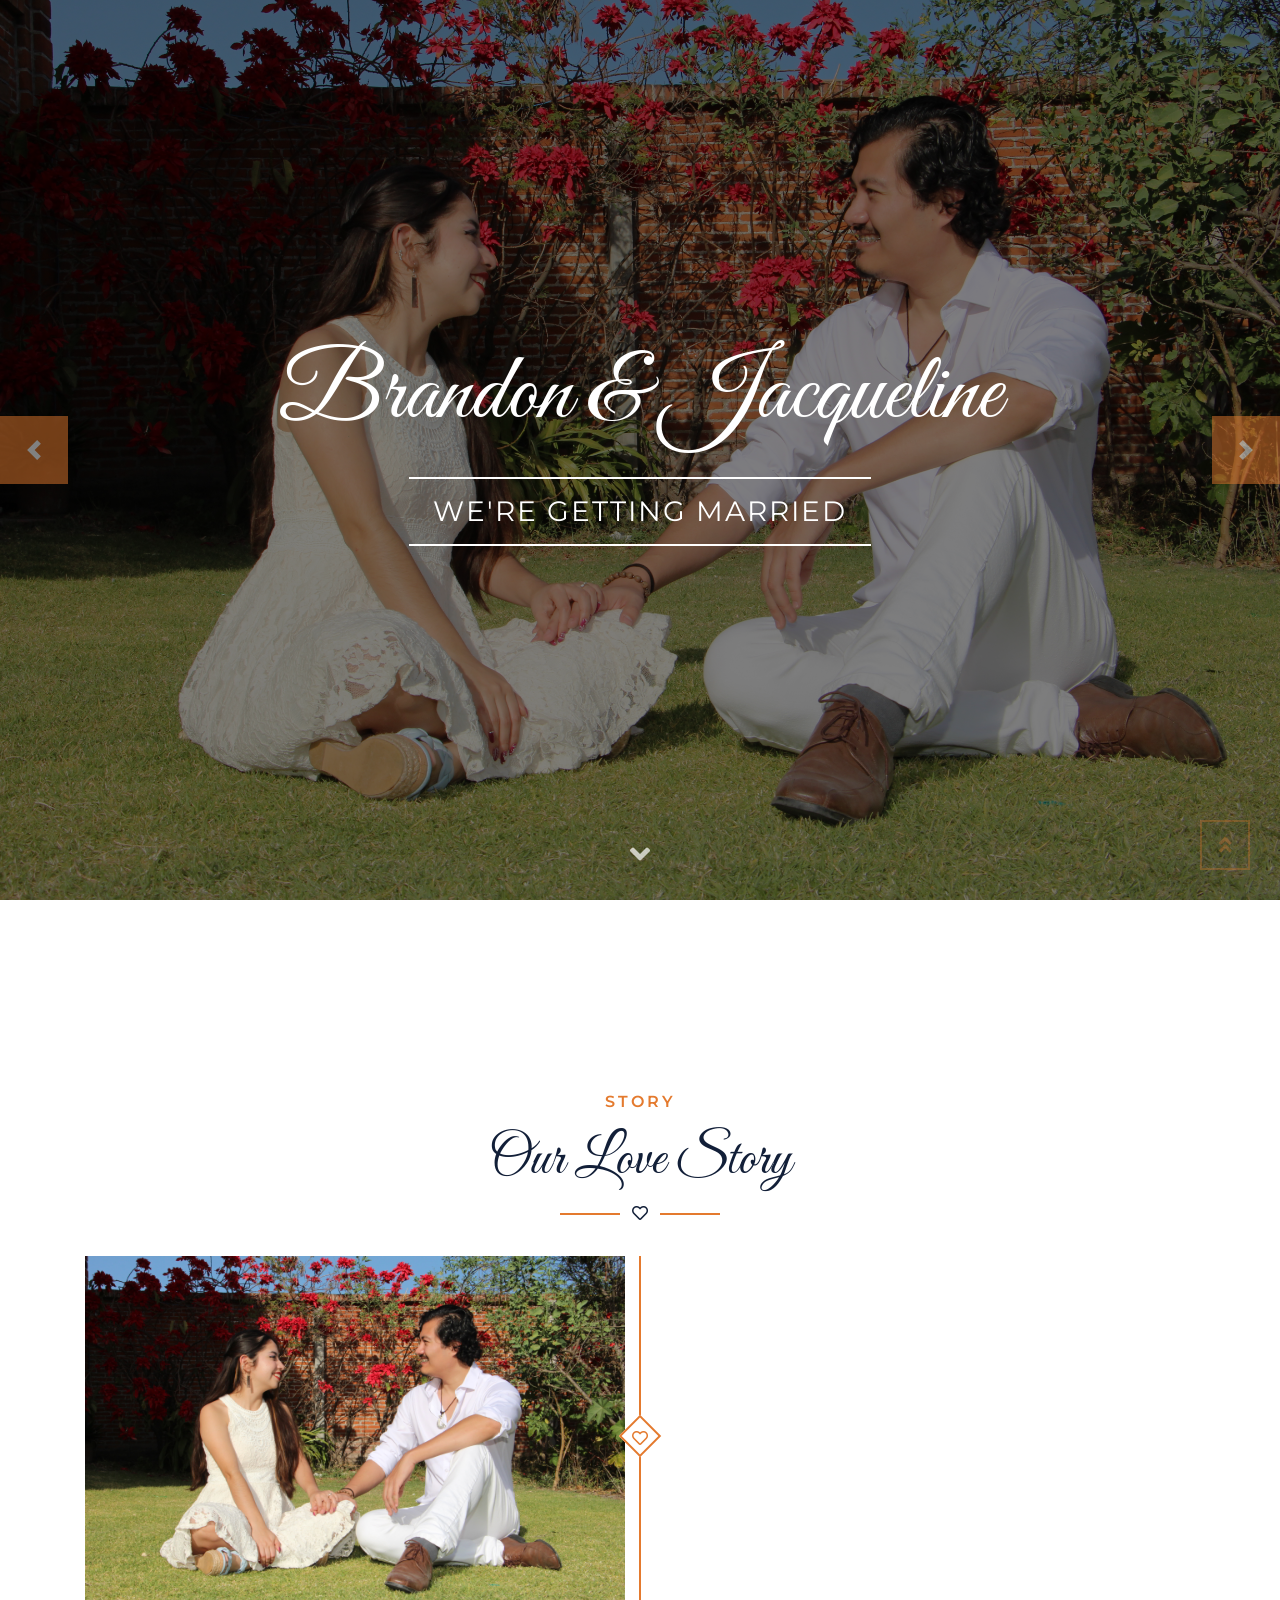
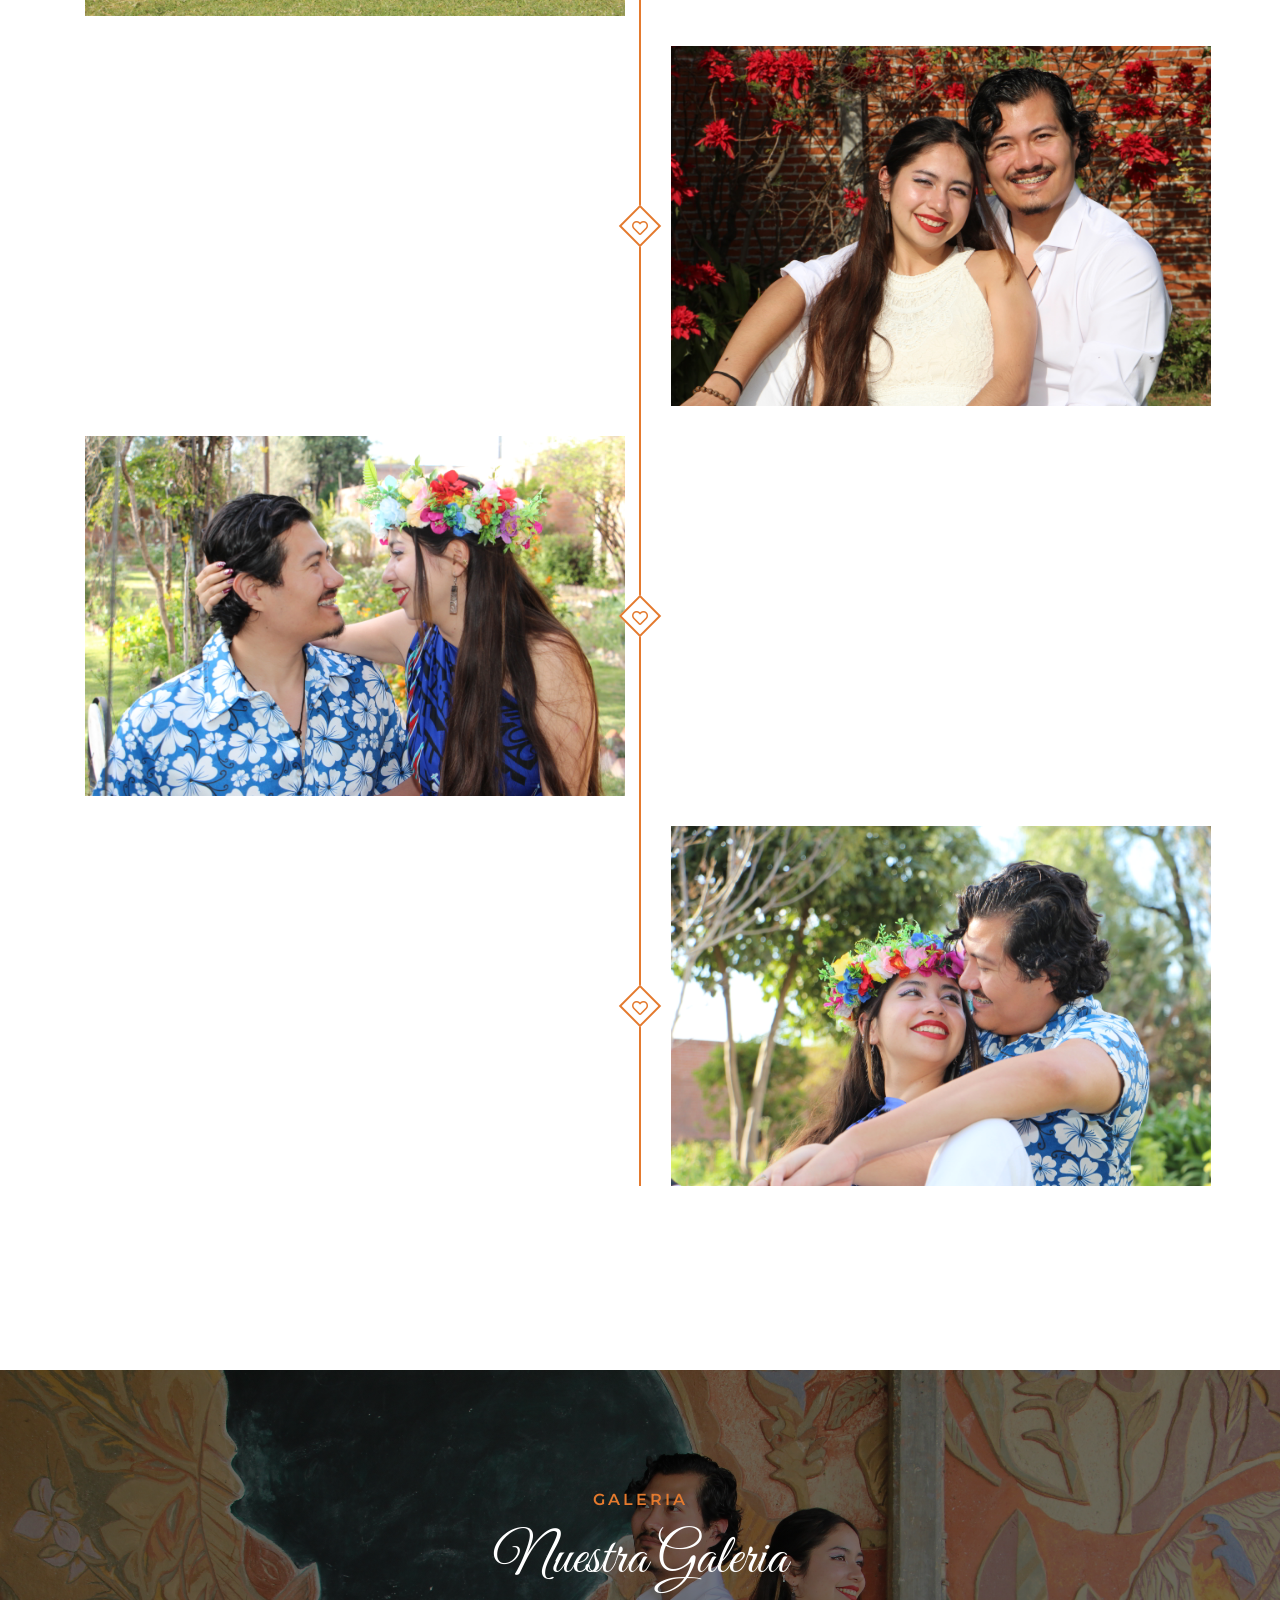
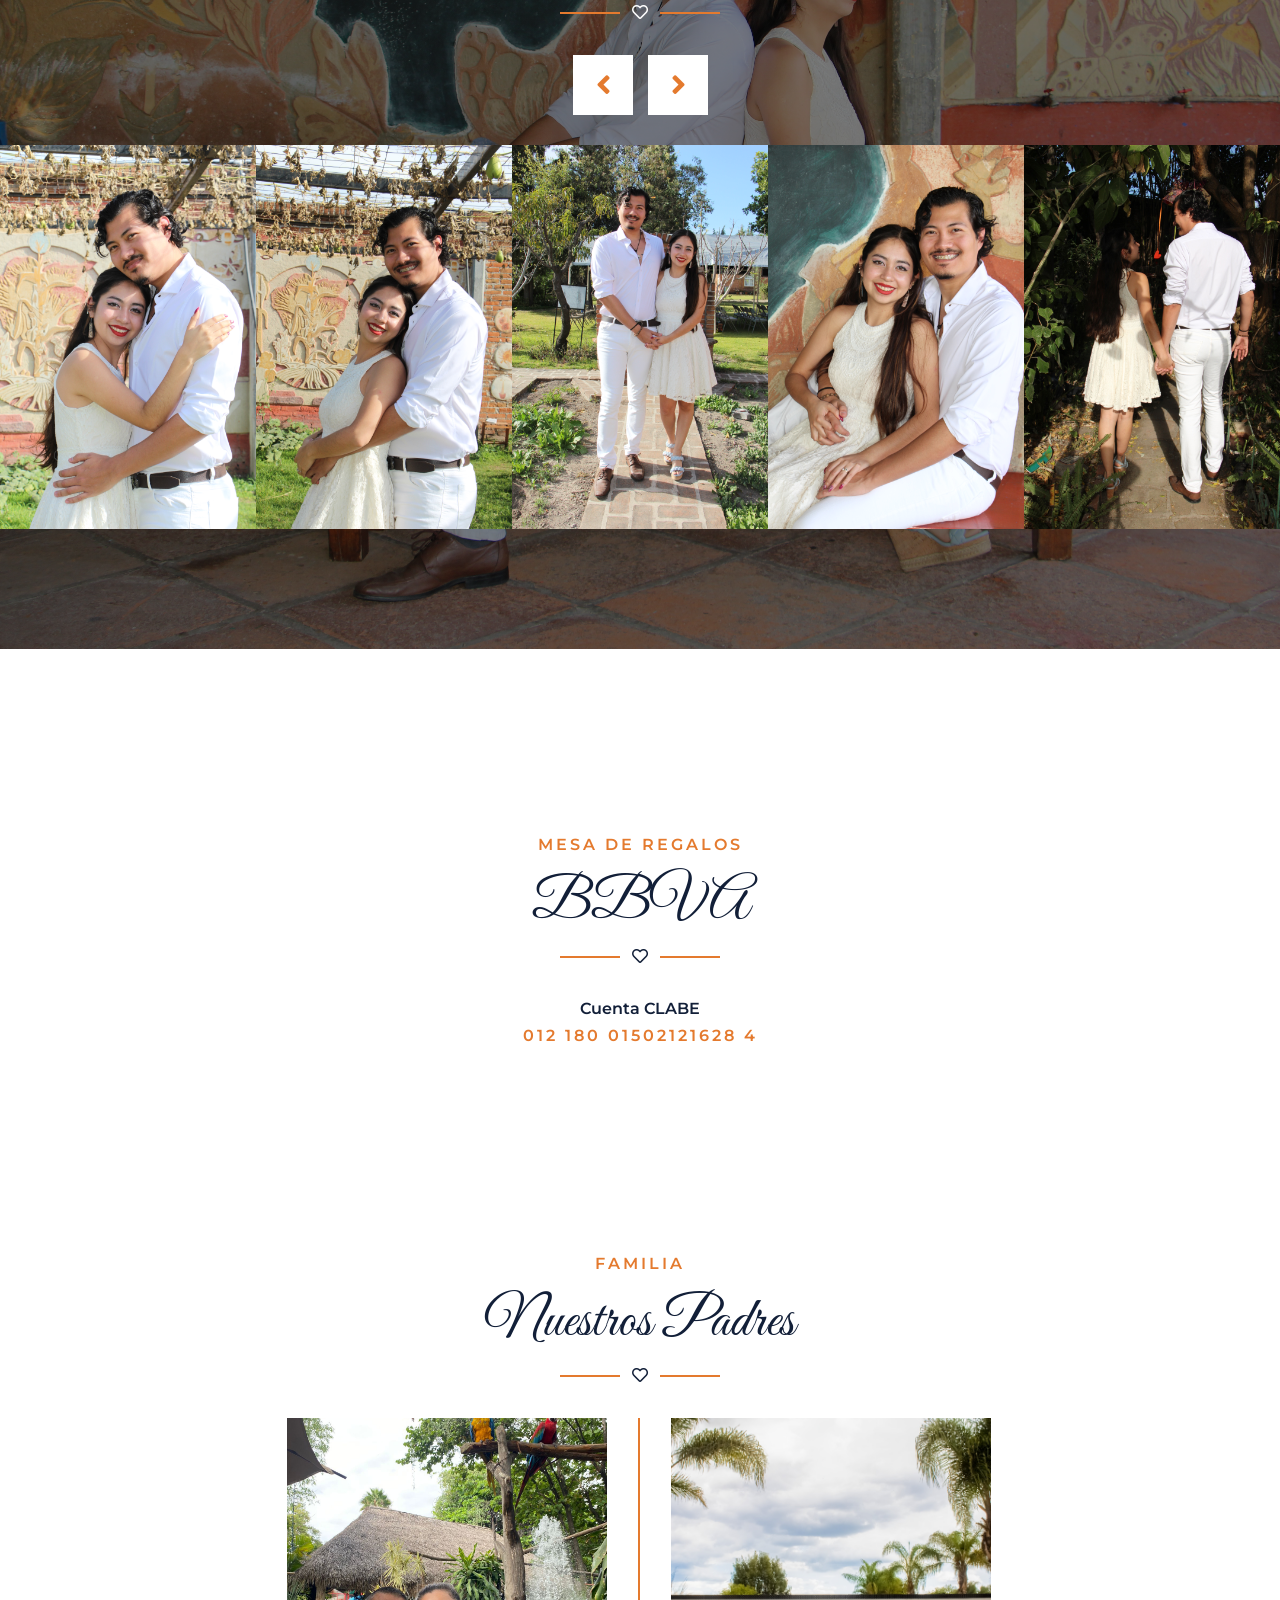
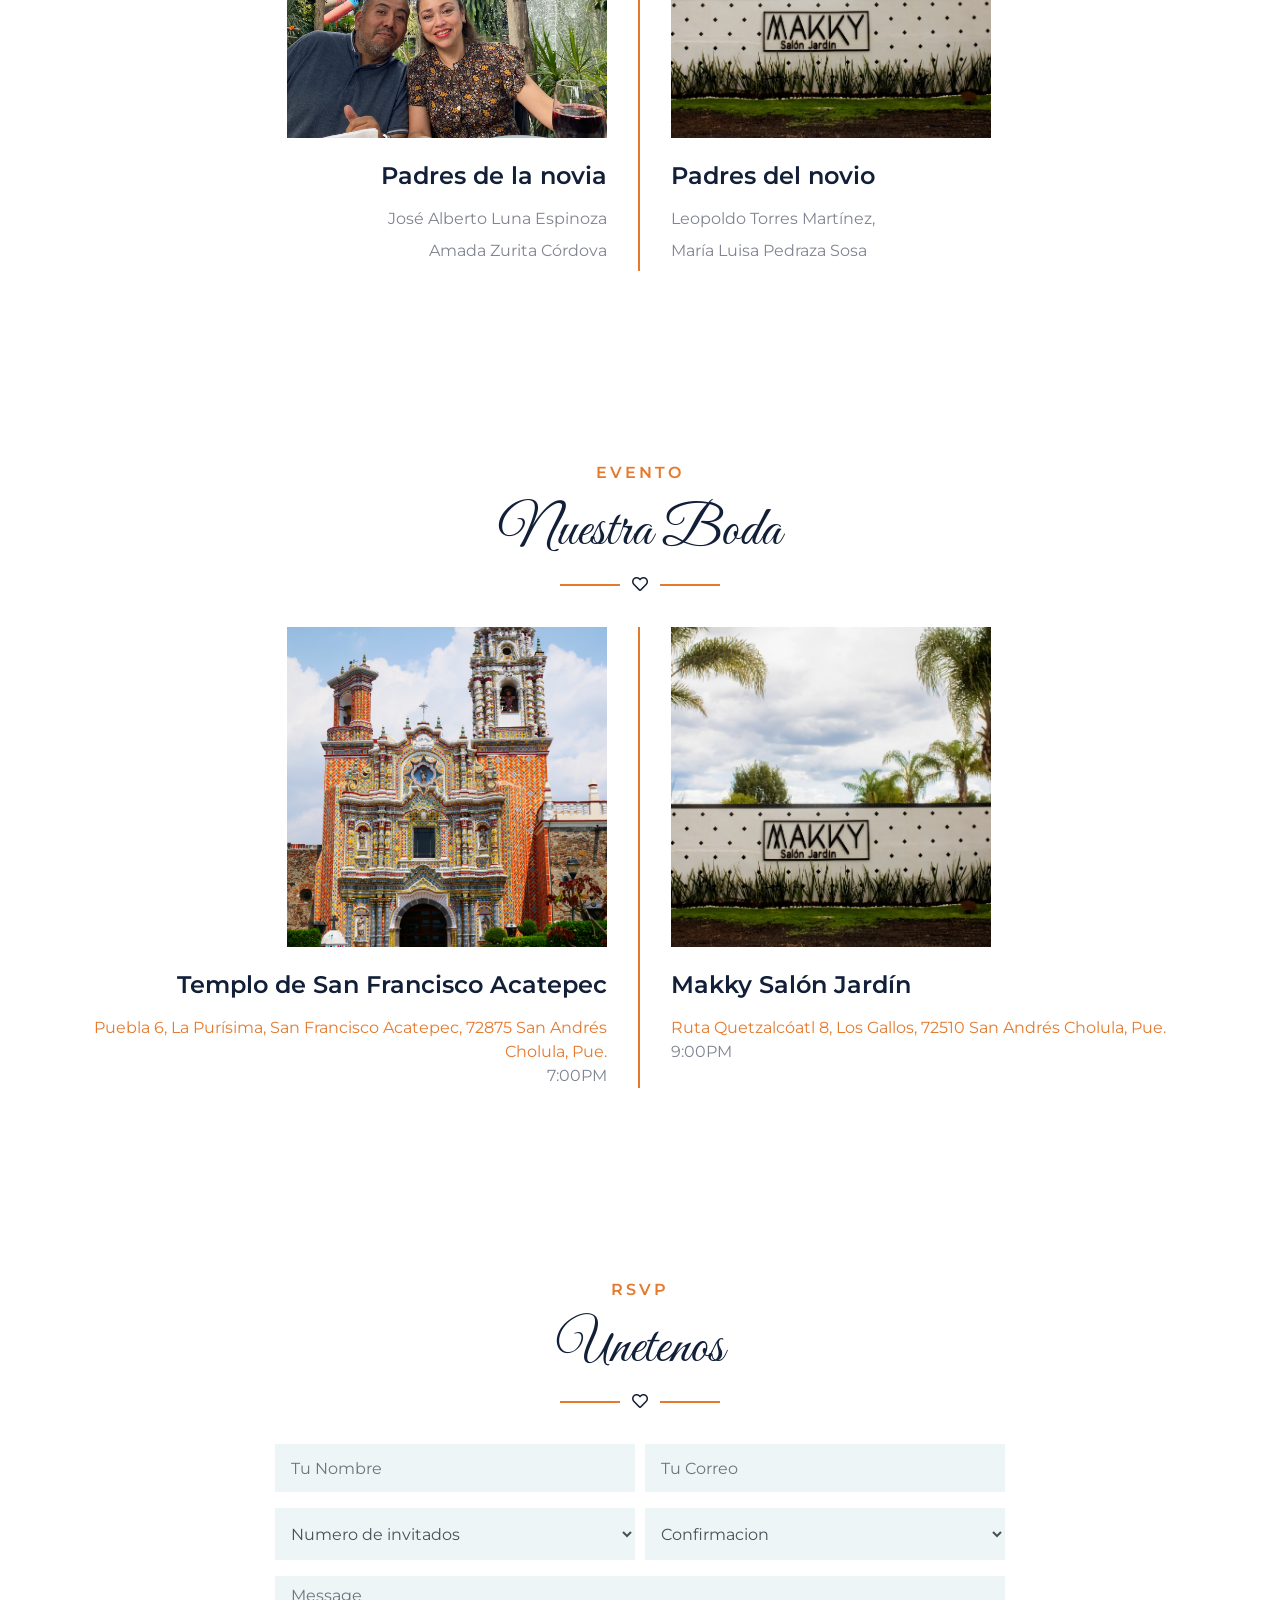
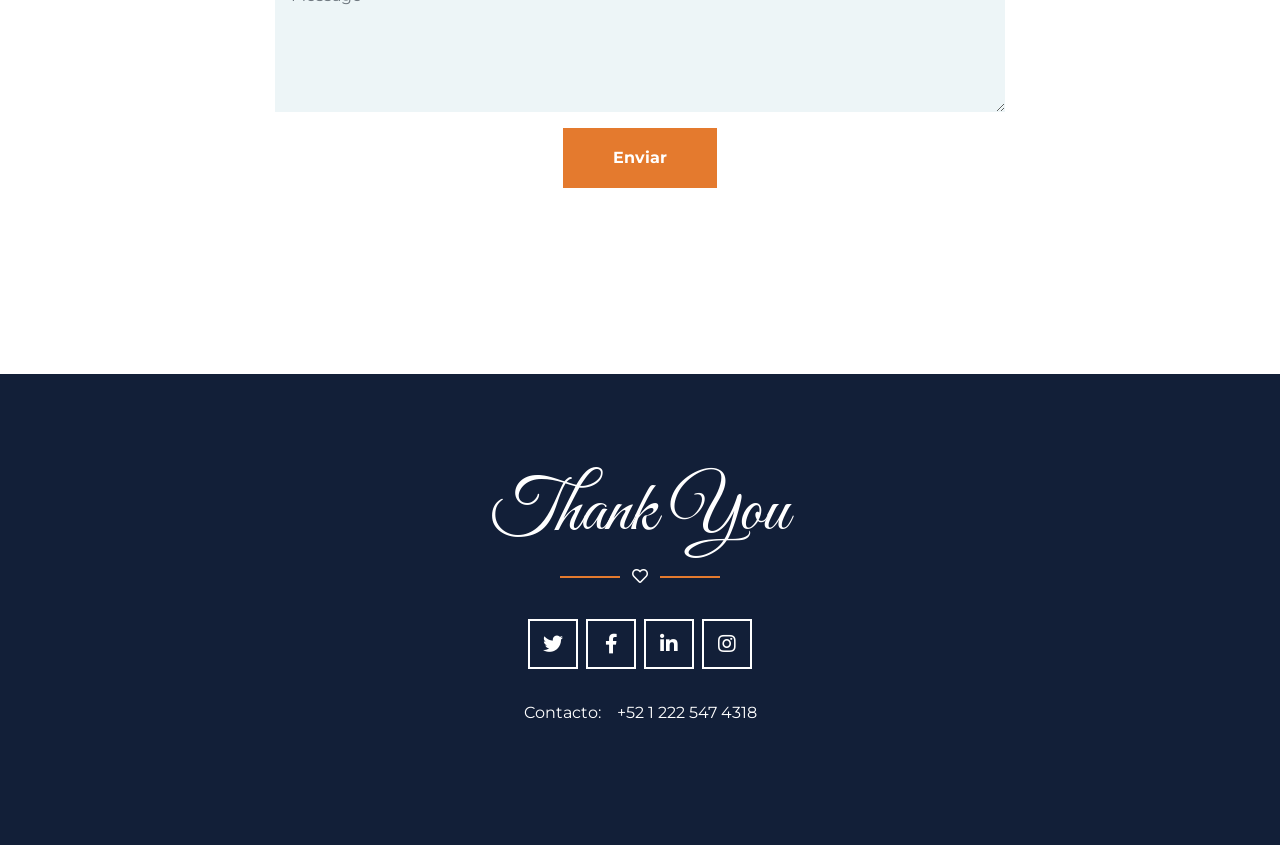
==== public/index.html @ d12d4e34 "Adding public folder" ====
<!DOCTYPE html>
<html lang="en">

<head>
    <meta charset="utf-8">
    <title>Brandon & Jacqueline Wedding Invitation</title>
    <meta content="width=device-width, initial-scale=1.0" name="viewport">
    <meta content="Free HTML Templates" name="keywords">
    <meta content="Free HTML Templates" name="description">

    <!-- Favicon -->
    <link href="img/favicon.svg" rel="icon">

    <!-- Google Web Fonts -->
    <link rel="preconnect" href="https://fonts.gstatic.com">
    <link href="https://fonts.googleapis.com/css2?family=Great+Vibes&family=Montserrat:wght@400;600&display=swap" rel="stylesheet"> 

    <!-- Font Awesome -->
    <link href="https://cdnjs.cloudflare.com/ajax/libs/font-awesome/5.10.0/css/all.min.css" rel="stylesheet">

    <!-- Libraries Stylesheet -->
    <link href="lib/owlcarousel/assets/owl.carousel.min.css" rel="stylesheet">
    <link href="lib/lightbox/css/lightbox.min.css" rel="stylesheet">

    <!-- Customized Bootstrap Stylesheet -->
    <link href="css/style.css" rel="stylesheet">
</head>

<body data-spy="scroll" data-target=".navbar" data-offset="51">
    <!-- Navbar Start -->
    <nav class="navbar fixed-top shadow-sm navbar-expand-lg bg-dark navbar-dark py-3 py-lg-0 px-lg-5">
        <a href="#" class="navbar-brand d-block d-lg-none">
            <h1 class="font-secondary text-white mb-n2">Brandon <span class="text-primary">&</span> Jacqueline</h1>
        </a>
        <button type="button" class="navbar-toggler" data-toggle="collapse" data-target="#navbarCollapse">
            <span class="navbar-toggler-icon"></span>
        </button>
        <div class="collapse navbar-collapse justify-content-between" id="navbarCollapse">
            <div class="navbar-nav ml-auto py-0">
                <a href="#home" class="nav-item nav-link active">Home</a>
                <a href="#story" class="nav-item nav-link">Historia</a>
                <a href="#gallery" class="nav-item nav-link">Galeria</a>
            </div>
            <a href="index.html" class="navbar-brand mx-5 d-none d-lg-block">
                <h1 class="font-secondary text-white mb-n2">Brandon <span class="text-primary">&</span> Jacqueline</h1>
            </a>
            <div class="navbar-nav mr-auto py-0">
                <a href="#parents" class="nav-item nav-link">Familia</a>
                <a href="#event" class="nav-item nav-link">Evento</a>
                <a href="#rsvp" class="nav-item nav-link">RSVP</a>
            </div>
        </div>
    </nav>
    <!-- Navbar End -->


    <!-- Carousel Start -->
    <div class="container-fluid p-0 mb-5 pb-5" id="home">
        <div id="header-carousel" class="carousel slide carousel-fade" data-ride="carousel">
            <div class="carousel-inner">
                <div class="carousel-item position-relative active" style="height: 100vh; min-height: 400px;">
                    <img class="position-absolute w-100 h-100" src="img/carousel-1.jpg" style="object-fit: cover;">
                    <div class="carousel-caption d-flex flex-column align-items-center justify-content-center">
                        <div class="p-3" style="max-width: 900px;">
                            <h1 class="display-1 font-secondary text-white mt-n3 mb-md-4">Brandon & Jacqueline</h1>
                            <div class="d-inline-block border-top border-bottom border-light py-3 px-4">
                                <h3 class="text-uppercase font-weight-normal text-white m-0" style="letter-spacing: 2px;">We're getting married</h3>
                            </div>
                        </div>
                    </div>
                </div>
                <div class="carousel-item position-relative" style="height: 100vh; min-height: 400px;">
                    <img class="position-absolute w-100 h-100" src="img/carousel-2.jpg" style="object-fit: cover;">
                    <div class="carousel-caption d-flex flex-column align-items-center justify-content-center">
                        <div class="p-3" style="max-width: 900px;">
                            <h1 class="display-1 font-secondary text-white mt-n3 mb-md-4">Brandon & Jacqueline</h1>
                            <div class="d-inline-block border-top border-bottom border-light py-3 px-4">
                                <h3 class="text-uppercase font-weight-normal text-white m-0" style="letter-spacing: 2px;">We're getting married</h3>
                            </div>
                        </div>
                    </div>
                </div>
            </div>
            <a class="carousel-control-prev justify-content-start" href="#header-carousel" data-slide="prev">
                <div class="btn btn-primary px-0" style="width: 68px; height: 68px;">
                    <span class="carousel-control-prev-icon mt-3"></span>
                </div>
            </a>
            <a class="carousel-control-next justify-content-end" href="#header-carousel" data-slide="next">
                <div class="btn btn-primary px-0" style="width: 68px; height: 68px;">
                    <span class="carousel-control-next-icon mt-3"></span>
                </div>
            </a>
        </div>
    </div>
    <!-- Carousel End -->

    <!-- Story Start -->
    <div class="container-fluid py-5" id="story">
        <div class="container pt-5 pb-3">
            <div class="section-title position-relative text-center">
                <h6 class="text-uppercase text-primary mb-3" style="letter-spacing: 3px;">Story</h6>
                <h1 class="font-secondary display-4">Our Love Story</h1>
                <i class="far fa-heart text-dark"></i>
            </div>
            <div class="container timeline position-relative p-0">
                <div class="row">
                    <div class="col-md-6 text-center text-md-right">
                        <img class="img-fluid mr-md-3" src="img/story-1.jpg" alt="">
                    </div>
                    <div class="col-md-6 text-center text-md-left">
                        <div class="h-100 d-flex flex-column justify-content-center p-4 ml-md-3">
                        </div>
                    </div>
                </div>
                <div class="row">
                    <div class="col-md-6 text-center text-md-right">
                        <div class="h-100 d-flex flex-column justify-content-center p-4 mr-md-3">
                        </div>
                    </div>
                    <div class="col-md-6 text-center text-md-left">
                        <img class="img-fluid ml-md-3" src="img/story-2.jpg" alt="">
                    </div>
                </div>
                <div class="row">
                    <div class="col-md-6 text-center text-md-right">
                        <img class="img-fluid mr-md-3" src="img/story-3.jpg" alt="">
                    </div>
                    <div class="col-md-6 text-center text-md-left">
                        <div class="h-100 d-flex flex-column justify-content-center p-4 ml-md-3">
                        </div>
                    </div>
                </div>
                <div class="row">
                    <div class="col-md-6 text-center text-md-right">
                        <div class="h-100 d-flex flex-column justify-content-center p-4 mr-md-3">
                        </div>
                    </div>
                    <div class="col-md-6 text-center text-md-left">
                        <img class="img-fluid ml-md-3" src="img/story-4.jpg" alt="">
                    </div>
                </div>
            </div>
        </div>
    </div>
    <!-- Story End -->


    <!-- Gallery Start -->
    <div class="container-fluid bg-gallery" id="gallery" style="padding: 120px 0; margin: 90px 0;">
        <div class="section-title position-relative text-center" style="margin-bottom: 120px;">
            <h6 class="text-uppercase text-primary mb-3" style="letter-spacing: 3px;">Galeria</h6>
            <h1 class="font-secondary display-4 text-white">Nuestra Galeria</h1>
            <i class="far fa-heart text-white"></i>
        </div>
        <div class="owl-carousel gallery-carousel">
            <div class="gallery-item">
                <img class="img-fluid w-100" src="img/gallery-1.jpg" alt="">
                <a href="img/gallery-1.jpg" data-lightbox="gallery">
                    <i class="fa fa-2x fa-plus text-white"></i>
                </a>
            </div>
            <div class="gallery-item">
                <img class="img-fluid w-100" src="img/gallery-2.jpg" alt="">
                <a href="img/gallery-2.jpg" data-lightbox="gallery">
                    <i class="fa fa-2x fa-plus text-white"></i>
                </a>
            </div>
            <div class="gallery-item">
                <img class="img-fluid w-100" src="img/gallery-3.jpg" alt="">
                <a href="img/gallery-3.jpg" data-lightbox="gallery">
                    <i class="fa fa-2x fa-plus text-white"></i>
                </a>
            </div>
            <div class="gallery-item">
                <img class="img-fluid w-100" src="img/gallery-4.jpg" alt="">
                <a href="img/gallery-4.jpg" data-lightbox="gallery">
                    <i class="fa fa-2x fa-plus text-white"></i>
                </a>
            </div>
            <div class="gallery-item">
                <img class="img-fluid w-100" src="img/gallery-5.jpg" alt="">
                <a href="img/gallery-5.jpg" data-lightbox="gallery">
                    <i class="fa fa-2x fa-plus text-white"></i>
                </a>
            </div>
            <div class="gallery-item">
                <img class="img-fluid w-100" src="img/gallery-6.jpg" alt="">
                <a href="img/gallery-6.jpg" data-lightbox="gallery">
                    <i class="fa fa-2x fa-plus text-white"></i>
                </a>
            </div>
        </div>
    </div>
    <!-- Gallery End -->

    <!-- Gift Table Start -->
    <div class="container-fluid py-5" id="gift">
        <div class="container py-5">
            <div class="section-title position-relative text-center">
                <h6 class="text-uppercase text-primary mb-3" style="letter-spacing: 3px;">Mesa De Regalos</h6>
                <h1 class="font-secondary display-4">BBVA</h1>
                <i class="far fa-heart text-dark"></i>
            </div>
            <div class="row justify-content-center">
                <div class="col-md-6 text-center">
                  <h6>Cuenta CLABE</h6>
                  <h6 class="text-uppercase text-primary mb-3" style="letter-spacing: 3px;">012 180 01502121628 4</h6>
                </div>
            </div>
        </div>
    </div>
    <!-- Gift Table End -->

    <!-- Parents Section -->
    <div class="container-fluid py-5" id="parents">
        <div class="container py-5">
            <div class="section-title position-relative text-center">
                <h6 class="text-uppercase text-primary mb-3" style="letter-spacing: 3px;">Familia</h6>
                <h1 class="font-secondary display-4">Nuestros Padres</h1>
                <i class="far fa-heart text-dark"></i>
            </div>
            <div class="row justify-content-center">
                <div class="col-md-6 text-center">
                </div>
            </div>
            <div class="row">
                <div class="col-md-6 border-right border-primary">
                    <div class="text-center text-md-right mr-md-3 mb-4 mb-md-0">
                        <img class="img-fluid mb-4" style="height: 20rem; width: 20rem; object-fit: cover;" src="img/parents-1.jpg" alt="">
                        <h4 class="mb-3">Padres de la novia</h4>
                        <p class="mb-2">José Alberto Luna Espinoza</p>
                        <p class="mb-2">Amada Zurita Córdova</p>
                    </div>
                </div>
                <div class="col-md-6">
                    <div class="text-center text-md-left ml-md-3">
                        <img class="img-fluid mb-4" style="height: 20rem; width: 20rem; object-fit: cover;" src="img/event-2.jpg" alt="">
                        <h4 class="mb-3">Padres del novio</h4>
                        <p class="mb-2">Leopoldo Torres Martínez,</p>
                        <p class="mb-0">María Luisa Pedraza Sosa</p>
                    </div>
                </div>
            </div>
        </div>
    </div>
    <!-- Event End -->

    <!-- Event Start -->
    <div class="container-fluid py-5" id="event">
        <div class="container py-5">
            <div class="section-title position-relative text-center">
                <h6 class="text-uppercase text-primary mb-3" style="letter-spacing: 3px;">Evento</h6>
                <h1 class="font-secondary display-4">Nuestra Boda</h1>
                <i class="far fa-heart text-dark"></i>
            </div>
            <div class="row justify-content-center">
                <div class="col-md-6 text-center">
                </div>
            </div>
            <div class="row">
                <div class="col-md-6 border-right border-primary">
                    <div class="text-center text-md-right mr-md-3 mb-4 mb-md-0">
                        <img class="img-fluid mb-4" style="height: 20rem; width: 20rem; object-fit: cover;" src="img/event-1.jpg" alt="">
                        <h4 class="mb-3">Templo de San Francisco Acatepec</h4>
                        <a class="mb-2" href="https://www.google.com/maps/place/Templo+de+San+Francisco+Acatepec/@19.0222494,-98.3086608,17z/data=!3m1!4b1!4m6!3m5!1s0x85cfc7e1b235077f:0x38501db250069e66!8m2!3d19.0222494!4d-98.3086608!16s%2Fg%2F1tx1tjhm?entry=ttu&g_ep=EgoyMDI1MDEwOC4wIKXMDSoASAFQAw%3D%3D" target="_blank">Puebla 6, La Purísima, San Francisco Acatepec, 72875 San Andrés Cholula, Pue.</a>
                        <p class="mb-0">7:00PM</p>
                    </div>
                </div>
                <div class="col-md-6">
                    <div class="text-center text-md-left ml-md-3">
                        <img class="img-fluid mb-4" style="height: 20rem; width: 20rem; object-fit: cover;" src="img/event-2.jpg" alt="">
                        <h4 class="mb-3">Makky Salón Jardín</h4>
                        <a class="mb-2" href="https://www.google.com/maps/place/Makky+Sal%C3%B3n+Jard%C3%ADn/@19.0592574,-98.295867,17z/data=!3m1!4b1!4m6!3m5!1s0x85cfc7a5d5a6193b:0xb6bb3eec1977eb1!8m2!3d19.0592574!4d-98.2932921!16s%2Fg%2F11kqrrjvxh?entry=ttu&g_ep=EgoyMDI1MDEwOC4wIKXMDSoASAFQAw%3D%3D" target="_blank" >Ruta Quetzalcóatl 8, Los Gallos, 72510 San Andrés Cholula, Pue.</a>
                        <p class="mb-0">9:00PM</p>
                    </div>
                </div>
            </div>
        </div>
    </div>
    <!-- Event End -->

    <!-- RSVP Start -->
    <div class="container-fluid py-5" id="rsvp">
        <div class="container py-5">
            <div class="section-title position-relative text-center">
                <h6 class="text-uppercase text-primary mb-3" style="letter-spacing: 3px;">RSVP</h6>
                <h1 class="font-secondary display-4">Unetenos</h1>
                <i class="far fa-heart text-dark"></i>
            </div>
            <div class="row justify-content-center">
                <div class="col-lg-8">
                    <div class="text-center">
                        <form id="rsvp-form">
                            <div class="form-row">
                                <div class="form-group col-sm-6">
                                    <input type="text" class="form-control bg-secondary border-0 py-4 px-3" name="name" placeholder="Tu Nombre"/>
                                </div>
                                <div class="form-group col-sm-6">
                                    <input type="email" class="form-control bg-secondary border-0 py-4 px-3" name="email" placeholder="Tu Correo"/>
                                </div>
                            </div>
                            <div class="form-row">
                                <div class="form-group col-sm-6">
                                    <select class="form-control bg-secondary border-0" style="height: 52px;" name="people">
                                        <option>Numero de invitados</option>
                                        <option>1</option>
                                        <option>2</option>
                                        <option>3</option>
                                        <option>4</option>
                                    </select>
                                </div>
                                <div class="form-group col-sm-6">
                                    <select class="form-control bg-secondary border-0" style="height: 52px;" name="confirmation">
                                        <option>Confirmacion</option>
                                        <option>Iglesia</option>
                                        <option>Iglesia y Recepcion</option>
                                    </select>
                                </div>
                            </div>
                            <div class="form-group">
                                <textarea class="form-control bg-secondary border-0 py-2 px-3" rows="5" placeholder="Message" name="message" ></textarea>
                            </div>
                            <div>
                                <button class="btn btn-primary font-weight-bold py-3 px-5" type="submit">Enviar</button>
                            </div>
                        </form>
                    </div>
                </div>
            </div>
        </div>
    </div>
    <!-- RSVP End -->


    <!-- Footer Start -->
    <div class="container-fluid bg-dark text-white py-5" id="contact" style="margin-top: 90px;">
        <div class="container text-center py-5">
          <div class="section-title position-relative text-center">
            <h1 class="font-secondary display-3 text-white">Thank You</h1>
            <i class="far fa-heart text-white"></i>
          </div>
          <div class="d-flex justify-content-center mb-4">
            <a class="btn btn-lg btn-outline-light btn-lg-square mr-2" href="#"><i class="fab fa-twitter"></i></a>
            <a class="btn btn-lg btn-outline-light btn-lg-square mr-2" href="#"><i class="fab fa-facebook-f"></i></a>
            <a class="btn btn-lg btn-outline-light btn-lg-square mr-2" href="#"><i class="fab fa-linkedin-in"></i></a>
            <a class="btn btn-lg btn-outline-light btn-lg-square" href="#"><i class="fab fa-instagram"></i></a>
          </div>
          <div class="d-flex justify-content-center py-2">
            <p class="text-white" style="margin-right: 1rem;" href="#">Contacto: </p>
            <a class="text-white" href="https://api.whatsapp.com/send?phone=5212225474318">+52 1 222 547 4318</a>
          </div>
        </div>
    </div>
    <!-- Footer End -->


    <!-- Scroll to Bottom -->
    <i class="fa fa-2x fa-angle-down text-white scroll-to-bottom"></i>

    <!-- Back to Top -->
    <a href="#" class="btn btn-lg btn-outline-primary btn-lg-square back-to-top"><i class="fa fa-angle-double-up"></i></a>


    <!-- JavaScript Libraries -->
    <script src="https://code.jquery.com/jquery-3.4.1.min.js"></script>
    <script src="https://stackpath.bootstrapcdn.com/bootstrap/4.4.1/js/bootstrap.bundle.min.js"></script>
    <script src="lib/easing/easing.min.js"></script>
    <script src="lib/waypoints/waypoints.min.js"></script>
    <script src="lib/owlcarousel/owl.carousel.min.js"></script>
    <script src="lib/isotope/isotope.pkgd.min.js"></script>
    <script src="lib/lightbox/js/lightbox.min.js"></script>

    <!-- Template Javascript -->
    <script src="js/main.js"></script>
</body>

</html>
---- public/css/style.css ----
/******* Bootstrap Theming ********/
/*!
 * Bootstrap v4.5.3 (https://getbootstrap.com/)
 * Copyright 2011-2020 The Bootstrap Authors
 * Copyright 2011-2020 Twitter, Inc.
 * Licensed under MIT (https://github.com/twbs/bootstrap/blob/main/LICENSE)
 */
:root {
  --blue: #007bff;
  --indigo: #6610f2;
  --purple: #6f42c1;
  --pink: #e83e8c;
  --red: #dc3545;
  --orange: #fd7e14;
  --yellow: #ffc107;
  --green: #28a745;
  --teal: #20c997;
  --cyan: #17a2b8;
  --white: #fff;
  --gray: #6c757d;
  --gray-dark: #343a40;
  --primary: #E47A2E;
  --secondary: #EDF5F7;
  --success: #28a745;
  --info: #17a2b8;
  --warning: #ffc107;
  --danger: #dc3545;
  --light: #FFFFFF;
  --dark: #121F38;
  --breakpoint-xs: 0;
  --breakpoint-sm: 576px;
  --breakpoint-md: 768px;
  --breakpoint-lg: 992px;
  --breakpoint-xl: 1200px;
  --font-family-sans-serif: "Montserrat", sans-serif;
  --font-family-monospace: SFMono-Regular, Menlo, Monaco, Consolas, "Liberation Mono", "Courier New", monospace;
}

*,
*::before,
*::after {
  box-sizing: border-box;
}

html {
  font-family: sans-serif;
  line-height: 1.15;
  -webkit-text-size-adjust: 100%;
  -webkit-tap-highlight-color: rgba(0, 0, 0, 0);
}

article, aside, figcaption, figure, footer, header, hgroup, main, nav, section {
  display: block;
}

body {
  margin: 0;
  font-family: "Montserrat", sans-serif;
  font-size: 1rem;
  font-weight: 400;
  line-height: 1.5;
  color: #818491;
  text-align: left;
  background-color: #FFFFFF;
}

[tabindex="-1"]:focus:not(:focus-visible) {
  outline: 0 !important;
}

hr {
  box-sizing: content-box;
  height: 0;
  overflow: visible;
}

h1, h2, h3, h4, h5, h6 {
  margin-top: 0;
  margin-bottom: 0.5rem;
}

p {
  margin-top: 0;
  margin-bottom: 1rem;
}

abbr[title],
abbr[data-original-title] {
  text-decoration: underline;
  text-decoration: underline dotted;
  cursor: help;
  border-bottom: 0;
  text-decoration-skip-ink: none;
}

address {
  margin-bottom: 1rem;
  font-style: normal;
  line-height: inherit;
}

ol,
ul,
dl {
  margin-top: 0;
  margin-bottom: 1rem;
}

ol ol,
ul ul,
ol ul,
ul ol {
  margin-bottom: 0;
}

dt {
  font-weight: 700;
}

dd {
  margin-bottom: .5rem;
  margin-left: 0;
}

blockquote {
  margin: 0 0 1rem;
}

b,
strong {
  font-weight: bolder;
}

small {
  font-size: 80%;
}

sub,
sup {
  position: relative;
  font-size: 75%;
  line-height: 0;
  vertical-align: baseline;
}

sub {
  bottom: -.25em;
}

sup {
  top: -.5em;
}

a {
  color: #E47A2E;
  text-decoration: none;
  background-color: transparent;
}

a:hover {
  color: #af5617;
  text-decoration: underline;
}

a:not([href]):not([class]) {
  color: inherit;
  text-decoration: none;
}

a:not([href]):not([class]):hover {
  color: inherit;
  text-decoration: none;
}

pre,
code,
kbd,
samp {
  font-family: SFMono-Regular, Menlo, Monaco, Consolas, "Liberation Mono", "Courier New", monospace;
  font-size: 1em;
}

pre {
  margin-top: 0;
  margin-bottom: 1rem;
  overflow: auto;
  -ms-overflow-style: scrollbar;
}

figure {
  margin: 0 0 1rem;
}

img {
  vertical-align: middle;
  border-style: none;
}

svg {
  overflow: hidden;
  vertical-align: middle;
}

table {
  border-collapse: collapse;
}

caption {
  padding-top: 0.75rem;
  padding-bottom: 0.75rem;
  color: #6c757d;
  text-align: left;
  caption-side: bottom;
}

th {
  text-align: inherit;
  text-align: -webkit-match-parent;
}

label {
  display: inline-block;
  margin-bottom: 0.5rem;
}

button {
  border-radius: 0;
}

button:focus {
  outline: 1px dotted;
  outline: 5px auto -webkit-focus-ring-color;
}

input,
button,
select,
optgroup,
textarea {
  margin: 0;
  font-family: inherit;
  font-size: inherit;
  line-height: inherit;
}

button,
input {
  overflow: visible;
}

button,
select {
  text-transform: none;
}

[role="button"] {
  cursor: pointer;
}

select {
  word-wrap: normal;
}

button,
[type="button"],
[type="reset"],
[type="submit"] {
  -webkit-appearance: button;
}

button:not(:disabled),
[type="button"]:not(:disabled),
[type="reset"]:not(:disabled),
[type="submit"]:not(:disabled) {
  cursor: pointer;
}

button::-moz-focus-inner,
[type="button"]::-moz-focus-inner,
[type="reset"]::-moz-focus-inner,
[type="submit"]::-moz-focus-inner {
  padding: 0;
  border-style: none;
}

input[type="radio"],
input[type="checkbox"] {
  box-sizing: border-box;
  padding: 0;
}

textarea {
  overflow: auto;
  resize: vertical;
}

fieldset {
  min-width: 0;
  padding: 0;
  margin: 0;
  border: 0;
}

legend {
  display: block;
  width: 100%;
  max-width: 100%;
  padding: 0;
  margin-bottom: .5rem;
  font-size: 1.5rem;
  line-height: inherit;
  color: inherit;
  white-space: normal;
}

@media (max-width: 1200px) {
  legend {
    font-size: calc(1.275rem + 0.3vw) ;
  }
}

progress {
  vertical-align: baseline;
}

[type="number"]::-webkit-inner-spin-button,
[type="number"]::-webkit-outer-spin-button {
  height: auto;
}

[type="search"] {
  outline-offset: -2px;
  -webkit-appearance: none;
}

[type="search"]::-webkit-search-decoration {
  -webkit-appearance: none;
}

::-webkit-file-upload-button {
  font: inherit;
  -webkit-appearance: button;
}

output {
  display: inline-block;
}

summary {
  display: list-item;
  cursor: pointer;
}

template {
  display: none;
}

[hidden] {
  display: none !important;
}

h1, h2, h3, h4, h5, h6,
.h1, .h2, .h3, .h4, .h5, .h6 {
  margin-bottom: 0.5rem;
  font-weight: 600;
  line-height: 1.2;
  color: #121F38;
}

h1, .h1 {
  font-size: 2.5rem;
}

@media (max-width: 1200px) {
  h1, .h1 {
    font-size: calc(1.375rem + 1.5vw) ;
  }
}

h2, .h2 {
  font-size: 2rem;
}

@media (max-width: 1200px) {
  h2, .h2 {
    font-size: calc(1.325rem + 0.9vw) ;
  }
}

h3, .h3 {
  font-size: 1.75rem;
}

@media (max-width: 1200px) {
  h3, .h3 {
    font-size: calc(1.3rem + 0.6vw) ;
  }
}

h4, .h4 {
  font-size: 1.5rem;
}

@media (max-width: 1200px) {
  h4, .h4 {
    font-size: calc(1.275rem + 0.3vw) ;
  }
}

h5, .h5 {
  font-size: 1.25rem;
}

h6, .h6 {
  font-size: 1rem;
}

.lead {
  font-size: 1.25rem;
  font-weight: 300;
}

.display-1 {
  font-size: 6rem;
  font-weight: 300;
  line-height: 1.2;
}

@media (max-width: 1200px) {
  .display-1 {
    font-size: calc(1.725rem + 5.7vw) ;
  }
}

.display-2 {
  font-size: 5.5rem;
  font-weight: 300;
  line-height: 1.2;
}

@media (max-width: 1200px) {
  .display-2 {
    font-size: calc(1.675rem + 5.1vw) ;
  }
}

.display-3 {
  font-size: 4.5rem;
  font-weight: 300;
  line-height: 1.2;
}

@media (max-width: 1200px) {
  .display-3 {
    font-size: calc(1.575rem + 3.9vw) ;
  }
}

.display-4 {
  font-size: 3.5rem;
  font-weight: 300;
  line-height: 1.2;
}

@media (max-width: 1200px) {
  .display-4 {
    font-size: calc(1.475rem + 2.7vw) ;
  }
}

hr {
  margin-top: 1rem;
  margin-bottom: 1rem;
  border: 0;
  border-top: 2px solid rgba(0, 0, 0, 0.1);
}

small,
.small {
  font-size: 80%;
  font-weight: 400;
}

mark,
.mark {
  padding: 0.2em;
  background-color: #fcf8e3;
}

.list-unstyled {
  padding-left: 0;
  list-style: none;
}

.list-inline {
  padding-left: 0;
  list-style: none;
}

.list-inline-item {
  display: inline-block;
}

.list-inline-item:not(:last-child) {
  margin-right: 0.5rem;
}

.initialism {
  font-size: 90%;
  text-transform: uppercase;
}

.blockquote {
  margin-bottom: 1rem;
  font-size: 1.25rem;
}

.blockquote-footer {
  display: block;
  font-size: 80%;
  color: #6c757d;
}

.blockquote-footer::before {
  content: "\2014\00A0";
}

.img-fluid {
  max-width: 100%;
  height: auto;
}

.img-thumbnail {
  padding: 0.25rem;
  background-color: #FFFFFF;
  border: 2px solid #dee2e6;
  max-width: 100%;
  height: auto;
}

.figure {
  display: inline-block;
}

.figure-img {
  margin-bottom: 0.5rem;
  line-height: 1;
}

.figure-caption {
  font-size: 90%;
  color: #6c757d;
}

code {
  font-size: 87.5%;
  color: #e83e8c;
  word-wrap: break-word;
}

a > code {
  color: inherit;
}

kbd {
  padding: 0.2rem 0.4rem;
  font-size: 87.5%;
  color: #fff;
  background-color: #212529;
}

kbd kbd {
  padding: 0;
  font-size: 100%;
  font-weight: 700;
}

pre {
  display: block;
  font-size: 87.5%;
  color: #212529;
}

pre code {
  font-size: inherit;
  color: inherit;
  word-break: normal;
}

.pre-scrollable {
  max-height: 340px;
  overflow-y: scroll;
}

.container,
.container-fluid,
.container-sm,
.container-md,
.container-lg,
.container-xl {
  width: 100%;
  padding-right: 15px;
  padding-left: 15px;
  margin-right: auto;
  margin-left: auto;
}

@media (min-width: 576px) {
  .container, .container-sm {
    max-width: 540px;
  }
}

@media (min-width: 768px) {
  .container, .container-sm, .container-md {
    max-width: 720px;
  }
}

@media (min-width: 992px) {
  .container, .container-sm, .container-md, .container-lg {
    max-width: 960px;
  }
}

@media (min-width: 1200px) {
  .container, .container-sm, .container-md, .container-lg, .container-xl {
    max-width: 1140px;
  }
}

.row {
  display: flex;
  flex-wrap: wrap;
  margin-right: -15px;
  margin-left: -15px;
}

.no-gutters {
  margin-right: 0;
  margin-left: 0;
}

.no-gutters > .col,
.no-gutters > [class*="col-"] {
  padding-right: 0;
  padding-left: 0;
}

.col-1, .col-2, .col-3, .col-4, .col-5, .col-6, .col-7, .col-8, .col-9, .col-10, .col-11, .col-12, .col,
.col-auto, .col-sm-1, .col-sm-2, .col-sm-3, .col-sm-4, .col-sm-5, .col-sm-6, .col-sm-7, .col-sm-8, .col-sm-9, .col-sm-10, .col-sm-11, .col-sm-12, .col-sm,
.col-sm-auto, .col-md-1, .col-md-2, .col-md-3, .col-md-4, .col-md-5, .col-md-6, .col-md-7, .col-md-8, .col-md-9, .col-md-10, .col-md-11, .col-md-12, .col-md,
.col-md-auto, .col-lg-1, .col-lg-2, .col-lg-3, .col-lg-4, .col-lg-5, .col-lg-6, .col-lg-7, .col-lg-8, .col-lg-9, .col-lg-10, .col-lg-11, .col-lg-12, .col-lg,
.col-lg-auto, .col-xl-1, .col-xl-2, .col-xl-3, .col-xl-4, .col-xl-5, .col-xl-6, .col-xl-7, .col-xl-8, .col-xl-9, .col-xl-10, .col-xl-11, .col-xl-12, .col-xl,
.col-xl-auto {
  position: relative;
  width: 100%;
  padding-right: 15px;
  padding-left: 15px;
}

.col {
  flex-basis: 0;
  flex-grow: 1;
  max-width: 100%;
}

.row-cols-1 > * {
  flex: 0 0 100%;
  max-width: 100%;
}

.row-cols-2 > * {
  flex: 0 0 50%;
  max-width: 50%;
}

.row-cols-3 > * {
  flex: 0 0 33.33333%;
  max-width: 33.33333%;
}

.row-cols-4 > * {
  flex: 0 0 25%;
  max-width: 25%;
}

.row-cols-5 > * {
  flex: 0 0 20%;
  max-width: 20%;
}

.row-cols-6 > * {
  flex: 0 0 16.66667%;
  max-width: 16.66667%;
}

.col-auto {
  flex: 0 0 auto;
  width: auto;
  max-width: 100%;
}

.col-1 {
  flex: 0 0 8.33333%;
  max-width: 8.33333%;
}

.col-2 {
  flex: 0 0 16.66667%;
  max-width: 16.66667%;
}

.col-3 {
  flex: 0 0 25%;
  max-width: 25%;
}

.col-4 {
  flex: 0 0 33.33333%;
  max-width: 33.33333%;
}

.col-5 {
  flex: 0 0 41.66667%;
  max-width: 41.66667%;
}

.col-6 {
  flex: 0 0 50%;
  max-width: 50%;
}

.col-7 {
  flex: 0 0 58.33333%;
  max-width: 58.33333%;
}

.col-8 {
  flex: 0 0 66.66667%;
  max-width: 66.66667%;
}

.col-9 {
  flex: 0 0 75%;
  max-width: 75%;
}

.col-10 {
  flex: 0 0 83.33333%;
  max-width: 83.33333%;
}

.col-11 {
  flex: 0 0 91.66667%;
  max-width: 91.66667%;
}

.col-12 {
  flex: 0 0 100%;
  max-width: 100%;
}

.order-first {
  order: -1;
}

.order-last {
  order: 13;
}

.order-0 {
  order: 0;
}

.order-1 {
  order: 1;
}

.order-2 {
  order: 2;
}

.order-3 {
  order: 3;
}

.order-4 {
  order: 4;
}

.order-5 {
  order: 5;
}

.order-6 {
  order: 6;
}

.order-7 {
  order: 7;
}

.order-8 {
  order: 8;
}

.order-9 {
  order: 9;
}

.order-10 {
  order: 10;
}

.order-11 {
  order: 11;
}

.order-12 {
  order: 12;
}

.offset-1 {
  margin-left: 8.33333%;
}

.offset-2 {
  margin-left: 16.66667%;
}

.offset-3 {
  margin-left: 25%;
}

.offset-4 {
  margin-left: 33.33333%;
}

.offset-5 {
  margin-left: 41.66667%;
}

.offset-6 {
  margin-left: 50%;
}

.offset-7 {
  margin-left: 58.33333%;
}

.offset-8 {
  margin-left: 66.66667%;
}

.offset-9 {
  margin-left: 75%;
}

.offset-10 {
  margin-left: 83.33333%;
}

.offset-11 {
  margin-left: 91.66667%;
}

@media (min-width: 576px) {
  .col-sm {
    flex-basis: 0;
    flex-grow: 1;
    max-width: 100%;
  }
  .row-cols-sm-1 > * {
    flex: 0 0 100%;
    max-width: 100%;
  }
  .row-cols-sm-2 > * {
    flex: 0 0 50%;
    max-width: 50%;
  }
  .row-cols-sm-3 > * {
    flex: 0 0 33.33333%;
    max-width: 33.33333%;
  }
  .row-cols-sm-4 > * {
    flex: 0 0 25%;
    max-width: 25%;
  }
  .row-cols-sm-5 > * {
    flex: 0 0 20%;
    max-width: 20%;
  }
  .row-cols-sm-6 > * {
    flex: 0 0 16.66667%;
    max-width: 16.66667%;
  }
  .col-sm-auto {
    flex: 0 0 auto;
    width: auto;
    max-width: 100%;
  }
  .col-sm-1 {
    flex: 0 0 8.33333%;
    max-width: 8.33333%;
  }
  .col-sm-2 {
    flex: 0 0 16.66667%;
    max-width: 16.66667%;
  }
  .col-sm-3 {
    flex: 0 0 25%;
    max-width: 25%;
  }
  .col-sm-4 {
    flex: 0 0 33.33333%;
    max-width: 33.33333%;
  }
  .col-sm-5 {
    flex: 0 0 41.66667%;
    max-width: 41.66667%;
  }
  .col-sm-6 {
    flex: 0 0 50%;
    max-width: 50%;
  }
  .col-sm-7 {
    flex: 0 0 58.33333%;
    max-width: 58.33333%;
  }
  .col-sm-8 {
    flex: 0 0 66.66667%;
    max-width: 66.66667%;
  }
  .col-sm-9 {
    flex: 0 0 75%;
    max-width: 75%;
  }
  .col-sm-10 {
    flex: 0 0 83.33333%;
    max-width: 83.33333%;
  }
  .col-sm-11 {
    flex: 0 0 91.66667%;
    max-width: 91.66667%;
  }
  .col-sm-12 {
    flex: 0 0 100%;
    max-width: 100%;
  }
  .order-sm-first {
    order: -1;
  }
  .order-sm-last {
    order: 13;
  }
  .order-sm-0 {
    order: 0;
  }
  .order-sm-1 {
    order: 1;
  }
  .order-sm-2 {
    order: 2;
  }
  .order-sm-3 {
    order: 3;
  }
  .order-sm-4 {
    order: 4;
  }
  .order-sm-5 {
    order: 5;
  }
  .order-sm-6 {
    order: 6;
  }
  .order-sm-7 {
    order: 7;
  }
  .order-sm-8 {
    order: 8;
  }
  .order-sm-9 {
    order: 9;
  }
  .order-sm-10 {
    order: 10;
  }
  .order-sm-11 {
    order: 11;
  }
  .order-sm-12 {
    order: 12;
  }
  .offset-sm-0 {
    margin-left: 0;
  }
  .offset-sm-1 {
    margin-left: 8.33333%;
  }
  .offset-sm-2 {
    margin-left: 16.66667%;
  }
  .offset-sm-3 {
    margin-left: 25%;
  }
  .offset-sm-4 {
    margin-left: 33.33333%;
  }
  .offset-sm-5 {
    margin-left: 41.66667%;
  }
  .offset-sm-6 {
    margin-left: 50%;
  }
  .offset-sm-7 {
    margin-left: 58.33333%;
  }
  .offset-sm-8 {
    margin-left: 66.66667%;
  }
  .offset-sm-9 {
    margin-left: 75%;
  }
  .offset-sm-10 {
    margin-left: 83.33333%;
  }
  .offset-sm-11 {
    margin-left: 91.66667%;
  }
}

@media (min-width: 768px) {
  .col-md {
    flex-basis: 0;
    flex-grow: 1;
    max-width: 100%;
  }
  .row-cols-md-1 > * {
    flex: 0 0 100%;
    max-width: 100%;
  }
  .row-cols-md-2 > * {
    flex: 0 0 50%;
    max-width: 50%;
  }
  .row-cols-md-3 > * {
    flex: 0 0 33.33333%;
    max-width: 33.33333%;
  }
  .row-cols-md-4 > * {
    flex: 0 0 25%;
    max-width: 25%;
  }
  .row-cols-md-5 > * {
    flex: 0 0 20%;
    max-width: 20%;
  }
  .row-cols-md-6 > * {
    flex: 0 0 16.66667%;
    max-width: 16.66667%;
  }
  .col-md-auto {
    flex: 0 0 auto;
    width: auto;
    max-width: 100%;
  }
  .col-md-1 {
    flex: 0 0 8.33333%;
    max-width: 8.33333%;
  }
  .col-md-2 {
    flex: 0 0 16.66667%;
    max-width: 16.66667%;
  }
  .col-md-3 {
    flex: 0 0 25%;
    max-width: 25%;
  }
  .col-md-4 {
    flex: 0 0 33.33333%;
    max-width: 33.33333%;
  }
  .col-md-5 {
    flex: 0 0 41.66667%;
    max-width: 41.66667%;
  }
  .col-md-6 {
    flex: 0 0 50%;
    max-width: 50%;
  }
  .col-md-7 {
    flex: 0 0 58.33333%;
    max-width: 58.33333%;
  }
  .col-md-8 {
    flex: 0 0 66.66667%;
    max-width: 66.66667%;
  }
  .col-md-9 {
    flex: 0 0 75%;
    max-width: 75%;
  }
  .col-md-10 {
    flex: 0 0 83.33333%;
    max-width: 83.33333%;
  }
  .col-md-11 {
    flex: 0 0 91.66667%;
    max-width: 91.66667%;
  }
  .col-md-12 {
    flex: 0 0 100%;
    max-width: 100%;
  }
  .order-md-first {
    order: -1;
  }
  .order-md-last {
    order: 13;
  }
  .order-md-0 {
    order: 0;
  }
  .order-md-1 {
    order: 1;
  }
  .order-md-2 {
    order: 2;
  }
  .order-md-3 {
    order: 3;
  }
  .order-md-4 {
    order: 4;
  }
  .order-md-5 {
    order: 5;
  }
  .order-md-6 {
    order: 6;
  }
  .order-md-7 {
    order: 7;
  }
  .order-md-8 {
    order: 8;
  }
  .order-md-9 {
    order: 9;
  }
  .order-md-10 {
    order: 10;
  }
  .order-md-11 {
    order: 11;
  }
  .order-md-12 {
    order: 12;
  }
  .offset-md-0 {
    margin-left: 0;
  }
  .offset-md-1 {
    margin-left: 8.33333%;
  }
  .offset-md-2 {
    margin-left: 16.66667%;
  }
  .offset-md-3 {
    margin-left: 25%;
  }
  .offset-md-4 {
    margin-left: 33.33333%;
  }
  .offset-md-5 {
    margin-left: 41.66667%;
  }
  .offset-md-6 {
    margin-left: 50%;
  }
  .offset-md-7 {
    margin-left: 58.33333%;
  }
  .offset-md-8 {
    margin-left: 66.66667%;
  }
  .offset-md-9 {
    margin-left: 75%;
  }
  .offset-md-10 {
    margin-left: 83.33333%;
  }
  .offset-md-11 {
    margin-left: 91.66667%;
  }
}

@media (min-width: 992px) {
  .col-lg {
    flex-basis: 0;
    flex-grow: 1;
    max-width: 100%;
  }
  .row-cols-lg-1 > * {
    flex: 0 0 100%;
    max-width: 100%;
  }
  .row-cols-lg-2 > * {
    flex: 0 0 50%;
    max-width: 50%;
  }
  .row-cols-lg-3 > * {
    flex: 0 0 33.33333%;
    max-width: 33.33333%;
  }
  .row-cols-lg-4 > * {
    flex: 0 0 25%;
    max-width: 25%;
  }
  .row-cols-lg-5 > * {
    flex: 0 0 20%;
    max-width: 20%;
  }
  .row-cols-lg-6 > * {
    flex: 0 0 16.66667%;
    max-width: 16.66667%;
  }
  .col-lg-auto {
    flex: 0 0 auto;
    width: auto;
    max-width: 100%;
  }
  .col-lg-1 {
    flex: 0 0 8.33333%;
    max-width: 8.33333%;
  }
  .col-lg-2 {
    flex: 0 0 16.66667%;
    max-width: 16.66667%;
  }
  .col-lg-3 {
    flex: 0 0 25%;
    max-width: 25%;
  }
  .col-lg-4 {
    flex: 0 0 33.33333%;
    max-width: 33.33333%;
  }
  .col-lg-5 {
    flex: 0 0 41.66667%;
    max-width: 41.66667%;
  }
  .col-lg-6 {
    flex: 0 0 50%;
    max-width: 50%;
  }
  .col-lg-7 {
    flex: 0 0 58.33333%;
    max-width: 58.33333%;
  }
  .col-lg-8 {
    flex: 0 0 66.66667%;
    max-width: 66.66667%;
  }
  .col-lg-9 {
    flex: 0 0 75%;
    max-width: 75%;
  }
  .col-lg-10 {
    flex: 0 0 83.33333%;
    max-width: 83.33333%;
  }
  .col-lg-11 {
    flex: 0 0 91.66667%;
    max-width: 91.66667%;
  }
  .col-lg-12 {
    flex: 0 0 100%;
    max-width: 100%;
  }
  .order-lg-first {
    order: -1;
  }
  .order-lg-last {
    order: 13;
  }
  .order-lg-0 {
    order: 0;
  }
  .order-lg-1 {
    order: 1;
  }
  .order-lg-2 {
    order: 2;
  }
  .order-lg-3 {
    order: 3;
  }
  .order-lg-4 {
    order: 4;
  }
  .order-lg-5 {
    order: 5;
  }
  .order-lg-6 {
    order: 6;
  }
  .order-lg-7 {
    order: 7;
  }
  .order-lg-8 {
    order: 8;
  }
  .order-lg-9 {
    order: 9;
  }
  .order-lg-10 {
    order: 10;
  }
  .order-lg-11 {
    order: 11;
  }
  .order-lg-12 {
    order: 12;
  }
  .offset-lg-0 {
    margin-left: 0;
  }
  .offset-lg-1 {
    margin-left: 8.33333%;
  }
  .offset-lg-2 {
    margin-left: 16.66667%;
  }
  .offset-lg-3 {
    margin-left: 25%;
  }
  .offset-lg-4 {
    margin-left: 33.33333%;
  }
  .offset-lg-5 {
    margin-left: 41.66667%;
  }
  .offset-lg-6 {
    margin-left: 50%;
  }
  .offset-lg-7 {
    margin-left: 58.33333%;
  }
  .offset-lg-8 {
    margin-left: 66.66667%;
  }
  .offset-lg-9 {
    margin-left: 75%;
  }
  .offset-lg-10 {
    margin-left: 83.33333%;
  }
  .offset-lg-11 {
    margin-left: 91.66667%;
  }
}

@media (min-width: 1200px) {
  .col-xl {
    flex-basis: 0;
    flex-grow: 1;
    max-width: 100%;
  }
  .row-cols-xl-1 > * {
    flex: 0 0 100%;
    max-width: 100%;
  }
  .row-cols-xl-2 > * {
    flex: 0 0 50%;
    max-width: 50%;
  }
  .row-cols-xl-3 > * {
    flex: 0 0 33.33333%;
    max-width: 33.33333%;
  }
  .row-cols-xl-4 > * {
    flex: 0 0 25%;
    max-width: 25%;
  }
  .row-cols-xl-5 > * {
    flex: 0 0 20%;
    max-width: 20%;
  }
  .row-cols-xl-6 > * {
    flex: 0 0 16.66667%;
    max-width: 16.66667%;
  }
  .col-xl-auto {
    flex: 0 0 auto;
    width: auto;
    max-width: 100%;
  }
  .col-xl-1 {
    flex: 0 0 8.33333%;
    max-width: 8.33333%;
  }
  .col-xl-2 {
    flex: 0 0 16.66667%;
    max-width: 16.66667%;
  }
  .col-xl-3 {
    flex: 0 0 25%;
    max-width: 25%;
  }
  .col-xl-4 {
    flex: 0 0 33.33333%;
    max-width: 33.33333%;
  }
  .col-xl-5 {
    flex: 0 0 41.66667%;
    max-width: 41.66667%;
  }
  .col-xl-6 {
    flex: 0 0 50%;
    max-width: 50%;
  }
  .col-xl-7 {
    flex: 0 0 58.33333%;
    max-width: 58.33333%;
  }
  .col-xl-8 {
    flex: 0 0 66.66667%;
    max-width: 66.66667%;
  }
  .col-xl-9 {
    flex: 0 0 75%;
    max-width: 75%;
  }
  .col-xl-10 {
    flex: 0 0 83.33333%;
    max-width: 83.33333%;
  }
  .col-xl-11 {
    flex: 0 0 91.66667%;
    max-width: 91.66667%;
  }
  .col-xl-12 {
    flex: 0 0 100%;
    max-width: 100%;
  }
  .order-xl-first {
    order: -1;
  }
  .order-xl-last {
    order: 13;
  }
  .order-xl-0 {
    order: 0;
  }
  .order-xl-1 {
    order: 1;
  }
  .order-xl-2 {
    order: 2;
  }
  .order-xl-3 {
    order: 3;
  }
  .order-xl-4 {
    order: 4;
  }
  .order-xl-5 {
    order: 5;
  }
  .order-xl-6 {
    order: 6;
  }
  .order-xl-7 {
    order: 7;
  }
  .order-xl-8 {
    order: 8;
  }
  .order-xl-9 {
    order: 9;
  }
  .order-xl-10 {
    order: 10;
  }
  .order-xl-11 {
    order: 11;
  }
  .order-xl-12 {
    order: 12;
  }
  .offset-xl-0 {
    margin-left: 0;
  }
  .offset-xl-1 {
    margin-left: 8.33333%;
  }
  .offset-xl-2 {
    margin-left: 16.66667%;
  }
  .offset-xl-3 {
    margin-left: 25%;
  }
  .offset-xl-4 {
    margin-left: 33.33333%;
  }
  .offset-xl-5 {
    margin-left: 41.66667%;
  }
  .offset-xl-6 {
    margin-left: 50%;
  }
  .offset-xl-7 {
    margin-left: 58.33333%;
  }
  .offset-xl-8 {
    margin-left: 66.66667%;
  }
  .offset-xl-9 {
    margin-left: 75%;
  }
  .offset-xl-10 {
    margin-left: 83.33333%;
  }
  .offset-xl-11 {
    margin-left: 91.66667%;
  }
}

.table {
  width: 100%;
  margin-bottom: 1rem;
  color: #818491;
}

.table th,
.table td {
  padding: 0.75rem;
  vertical-align: top;
  border-top: 2px solid #dee2e6;
}

.table thead th {
  vertical-align: bottom;
  border-bottom: 4px solid #dee2e6;
}

.table tbody + tbody {
  border-top: 4px solid #dee2e6;
}

.table-sm th,
.table-sm td {
  padding: 0.3rem;
}

.table-bordered {
  border: 2px solid #dee2e6;
}

.table-bordered th,
.table-bordered td {
  border: 2px solid #dee2e6;
}

.table-bordered thead th,
.table-bordered thead td {
  border-bottom-width: 4px;
}

.table-borderless th,
.table-borderless td,
.table-borderless thead th,
.table-borderless tbody + tbody {
  border: 0;
}

.table-striped tbody tr:nth-of-type(odd) {
  background-color: rgba(0, 0, 0, 0.05);
}

.table-hover tbody tr:hover {
  color: #818491;
  background-color: rgba(0, 0, 0, 0.075);
}

.table-primary,
.table-primary > th,
.table-primary > td {
  background-color: #f7dac4;
}

.table-primary th,
.table-primary td,
.table-primary thead th,
.table-primary tbody + tbody {
  border-color: #f1ba92;
}

.table-hover .table-primary:hover {
  background-color: #f4ccae;
}

.table-hover .table-primary:hover > td,
.table-hover .table-primary:hover > th {
  background-color: #f4ccae;
}

.table-secondary,
.table-secondary > th,
.table-secondary > td {
  background-color: #fafcfd;
}

.table-secondary th,
.table-secondary td,
.table-secondary thead th,
.table-secondary tbody + tbody {
  border-color: #f6fafb;
}

.table-hover .table-secondary:hover {
  background-color: #e8f1f6;
}

.table-hover .table-secondary:hover > td,
.table-hover .table-secondary:hover > th {
  background-color: #e8f1f6;
}

.table-success,
.table-success > th,
.table-success > td {
  background-color: #c3e6cb;
}

.table-success th,
.table-success td,
.table-success thead th,
.table-success tbody + tbody {
  border-color: #8fd19e;
}

.table-hover .table-success:hover {
  background-color: #b1dfbb;
}

.table-hover .table-success:hover > td,
.table-hover .table-success:hover > th {
  background-color: #b1dfbb;
}

.table-info,
.table-info > th,
.table-info > td {
  background-color: #bee5eb;
}

.table-info th,
.table-info td,
.table-info thead th,
.table-info tbody + tbody {
  border-color: #86cfda;
}

.table-hover .table-info:hover {
  background-color: #abdde5;
}

.table-hover .table-info:hover > td,
.table-hover .table-info:hover > th {
  background-color: #abdde5;
}

.table-warning,
.table-warning > th,
.table-warning > td {
  background-color: #ffeeba;
}

.table-warning th,
.table-warning td,
.table-warning thead th,
.table-warning tbody + tbody {
  border-color: #ffdf7e;
}

.table-hover .table-warning:hover {
  background-color: #ffe8a1;
}

.table-hover .table-warning:hover > td,
.table-hover .table-warning:hover > th {
  background-color: #ffe8a1;
}

.table-danger,
.table-danger > th,
.table-danger > td {
  background-color: #f5c6cb;
}

.table-danger th,
.table-danger td,
.table-danger thead th,
.table-danger tbody + tbody {
  border-color: #ed969e;
}

.table-hover .table-danger:hover {
  background-color: #f1b0b7;
}

.table-hover .table-danger:hover > td,
.table-hover .table-danger:hover > th {
  background-color: #f1b0b7;
}

.table-light,
.table-light > th,
.table-light > td {
  background-color: white;
}

.table-light th,
.table-light td,
.table-light thead th,
.table-light tbody + tbody {
  border-color: white;
}

.table-hover .table-light:hover {
  background-color: #f2f2f2;
}

.table-hover .table-light:hover > td,
.table-hover .table-light:hover > th {
  background-color: #f2f2f2;
}

.table-dark,
.table-dark > th,
.table-dark > td {
  background-color: #bdc0c7;
}

.table-dark th,
.table-dark td,
.table-dark thead th,
.table-dark tbody + tbody {
  border-color: #848b98;
}

.table-hover .table-dark:hover {
  background-color: #afb3bb;
}

.table-hover .table-dark:hover > td,
.table-hover .table-dark:hover > th {
  background-color: #afb3bb;
}

.table-active,
.table-active > th,
.table-active > td {
  background-color: rgba(0, 0, 0, 0.075);
}

.table-hover .table-active:hover {
  background-color: rgba(0, 0, 0, 0.075);
}

.table-hover .table-active:hover > td,
.table-hover .table-active:hover > th {
  background-color: rgba(0, 0, 0, 0.075);
}

.table .thead-dark th {
  color: #fff;
  background-color: #343a40;
  border-color: #454d55;
}

.table .thead-light th {
  color: #495057;
  background-color: #e9ecef;
  border-color: #dee2e6;
}

.table-dark {
  color: #fff;
  background-color: #343a40;
}

.table-dark th,
.table-dark td,
.table-dark thead th {
  border-color: #454d55;
}

.table-dark.table-bordered {
  border: 0;
}

.table-dark.table-striped tbody tr:nth-of-type(odd) {
  background-color: rgba(255, 255, 255, 0.05);
}

.table-dark.table-hover tbody tr:hover {
  color: #fff;
  background-color: rgba(255, 255, 255, 0.075);
}

@media (max-width: 575.98px) {
  .table-responsive-sm {
    display: block;
    width: 100%;
    overflow-x: auto;
    -webkit-overflow-scrolling: touch;
  }
  .table-responsive-sm > .table-bordered {
    border: 0;
  }
}

@media (max-width: 767.98px) {
  .table-responsive-md {
    display: block;
    width: 100%;
    overflow-x: auto;
    -webkit-overflow-scrolling: touch;
  }
  .table-responsive-md > .table-bordered {
    border: 0;
  }
}

@media (max-width: 991.98px) {
  .table-responsive-lg {
    display: block;
    width: 100%;
    overflow-x: auto;
    -webkit-overflow-scrolling: touch;
  }
  .table-responsive-lg > .table-bordered {
    border: 0;
  }
}

@media (max-width: 1199.98px) {
  .table-responsive-xl {
    display: block;
    width: 100%;
    overflow-x: auto;
    -webkit-overflow-scrolling: touch;
  }
  .table-responsive-xl > .table-bordered {
    border: 0;
  }
}

.table-responsive {
  display: block;
  width: 100%;
  overflow-x: auto;
  -webkit-overflow-scrolling: touch;
}

.table-responsive > .table-bordered {
  border: 0;
}

.form-control {
  display: block;
  width: 100%;
  height: calc(1.5em + 0.75rem + 4px);
  padding: 0.375rem 0.75rem;
  font-size: 1rem;
  font-weight: 400;
  line-height: 1.5;
  color: #495057;
  background-color: #fff;
  background-clip: padding-box;
  border: 2px solid #ced4da;
  border-radius: 0;
  transition: border-color 0.15s ease-in-out, box-shadow 0.15s ease-in-out;
}

@media (prefers-reduced-motion: reduce) {
  .form-control {
    transition: none;
  }
}

.form-control::-ms-expand {
  background-color: transparent;
  border: 0;
}

.form-control:-moz-focusring {
  color: transparent;
  text-shadow: 0 0 0 #495057;
}

.form-control:focus {
  color: #495057;
  background-color: #fff;
  border-color: #f3c29f;
  outline: 0;
  box-shadow: 0 0 0 0.2rem rgba(228, 122, 46, 0.25);
}

.form-control::placeholder {
  color: #6c757d;
  opacity: 1;
}

.form-control:disabled, .form-control[readonly] {
  background-color: #e9ecef;
  opacity: 1;
}

input[type="date"].form-control,
input[type="time"].form-control,
input[type="datetime-local"].form-control,
input[type="month"].form-control {
  appearance: none;
}

select.form-control:focus::-ms-value {
  color: #495057;
  background-color: #fff;
}

.form-control-file,
.form-control-range {
  display: block;
  width: 100%;
}

.col-form-label {
  padding-top: calc(0.375rem + 2px);
  padding-bottom: calc(0.375rem + 2px);
  margin-bottom: 0;
  font-size: inherit;
  line-height: 1.5;
}

.col-form-label-lg {
  padding-top: calc(0.5rem + 2px);
  padding-bottom: calc(0.5rem + 2px);
  font-size: 1.25rem;
  line-height: 1.5;
}

.col-form-label-sm {
  padding-top: calc(0.25rem + 2px);
  padding-bottom: calc(0.25rem + 2px);
  font-size: 0.875rem;
  line-height: 1.5;
}

.form-control-plaintext {
  display: block;
  width: 100%;
  padding: 0.375rem 0;
  margin-bottom: 0;
  font-size: 1rem;
  line-height: 1.5;
  color: #818491;
  background-color: transparent;
  border: solid transparent;
  border-width: 2px 0;
}

.form-control-plaintext.form-control-sm, .form-control-plaintext.form-control-lg {
  padding-right: 0;
  padding-left: 0;
}

.form-control-sm {
  height: calc(1.5em + 0.5rem + 4px);
  padding: 0.25rem 0.5rem;
  font-size: 0.875rem;
  line-height: 1.5;
}

.form-control-lg {
  height: calc(1.5em + 1rem + 4px);
  padding: 0.5rem 1rem;
  font-size: 1.25rem;
  line-height: 1.5;
}

select.form-control[size], select.form-control[multiple] {
  height: auto;
}

textarea.form-control {
  height: auto;
}

.form-group {
  margin-bottom: 1rem;
}

.form-text {
  display: block;
  margin-top: 0.25rem;
}

.form-row {
  display: flex;
  flex-wrap: wrap;
  margin-right: -5px;
  margin-left: -5px;
}

.form-row > .col,
.form-row > [class*="col-"] {
  padding-right: 5px;
  padding-left: 5px;
}

.form-check {
  position: relative;
  display: block;
  padding-left: 1.25rem;
}

.form-check-input {
  position: absolute;
  margin-top: 0.3rem;
  margin-left: -1.25rem;
}

.form-check-input[disabled] ~ .form-check-label,
.form-check-input:disabled ~ .form-check-label {
  color: #6c757d;
}

.form-check-label {
  margin-bottom: 0;
}

.form-check-inline {
  display: inline-flex;
  align-items: center;
  padding-left: 0;
  margin-right: 0.75rem;
}

.form-check-inline .form-check-input {
  position: static;
  margin-top: 0;
  margin-right: 0.3125rem;
  margin-left: 0;
}

.valid-feedback {
  display: none;
  width: 100%;
  margin-top: 0.25rem;
  font-size: 80%;
  color: #28a745;
}

.valid-tooltip {
  position: absolute;
  top: 100%;
  left: 0;
  z-index: 5;
  display: none;
  max-width: 100%;
  padding: 0.25rem 0.5rem;
  margin-top: .1rem;
  font-size: 0.875rem;
  line-height: 1.5;
  color: #fff;
  background-color: rgba(40, 167, 69, 0.9);
}

.was-validated :valid ~ .valid-feedback,
.was-validated :valid ~ .valid-tooltip,
.is-valid ~ .valid-feedback,
.is-valid ~ .valid-tooltip {
  display: block;
}

.was-validated .form-control:valid, .form-control.is-valid {
  border-color: #28a745;
  padding-right: calc(1.5em + 0.75rem);
  background-image: url("data:image/svg+xml,%3csvg xmlns='http://www.w3.org/2000/svg' width='8' height='8' viewBox='0 0 8 8'%3e%3cpath fill='%2328a745' d='M2.3 6.73L.6 4.53c-.4-1.04.46-1.4 1.1-.8l1.1 1.4 3.4-3.8c.6-.63 1.6-.27 1.2.7l-4 4.6c-.43.5-.8.4-1.1.1z'/%3e%3c/svg%3e");
  background-repeat: no-repeat;
  background-position: right calc(0.375em + 0.1875rem) center;
  background-size: calc(0.75em + 0.375rem) calc(0.75em + 0.375rem);
}

.was-validated .form-control:valid:focus, .form-control.is-valid:focus {
  border-color: #28a745;
  box-shadow: 0 0 0 0.2rem rgba(40, 167, 69, 0.25);
}

.was-validated textarea.form-control:valid, textarea.form-control.is-valid {
  padding-right: calc(1.5em + 0.75rem);
  background-position: top calc(0.375em + 0.1875rem) right calc(0.375em + 0.1875rem);
}

.was-validated .custom-select:valid, .custom-select.is-valid {
  border-color: #28a745;
  padding-right: calc(0.75em + 2.3125rem);
  background: url("data:image/svg+xml,%3csvg xmlns='http://www.w3.org/2000/svg' width='4' height='5' viewBox='0 0 4 5'%3e%3cpath fill='%23343a40' d='M2 0L0 2h4zm0 5L0 3h4z'/%3e%3c/svg%3e") no-repeat right 0.75rem center/8px 10px, url("data:image/svg+xml,%3csvg xmlns='http://www.w3.org/2000/svg' width='8' height='8' viewBox='0 0 8 8'%3e%3cpath fill='%2328a745' d='M2.3 6.73L.6 4.53c-.4-1.04.46-1.4 1.1-.8l1.1 1.4 3.4-3.8c.6-.63 1.6-.27 1.2.7l-4 4.6c-.43.5-.8.4-1.1.1z'/%3e%3c/svg%3e") #fff no-repeat center right 1.75rem/calc(0.75em + 0.375rem) calc(0.75em + 0.375rem);
}

.was-validated .custom-select:valid:focus, .custom-select.is-valid:focus {
  border-color: #28a745;
  box-shadow: 0 0 0 0.2rem rgba(40, 167, 69, 0.25);
}

.was-validated .form-check-input:valid ~ .form-check-label, .form-check-input.is-valid ~ .form-check-label {
  color: #28a745;
}

.was-validated .form-check-input:valid ~ .valid-feedback,
.was-validated .form-check-input:valid ~ .valid-tooltip, .form-check-input.is-valid ~ .valid-feedback,
.form-check-input.is-valid ~ .valid-tooltip {
  display: block;
}

.was-validated .custom-control-input:valid ~ .custom-control-label, .custom-control-input.is-valid ~ .custom-control-label {
  color: #28a745;
}

.was-validated .custom-control-input:valid ~ .custom-control-label::before, .custom-control-input.is-valid ~ .custom-control-label::before {
  border-color: #28a745;
}

.was-validated .custom-control-input:valid:checked ~ .custom-control-label::before, .custom-control-input.is-valid:checked ~ .custom-control-label::before {
  border-color: #34ce57;
  background-color: #34ce57;
}

.was-validated .custom-control-input:valid:focus ~ .custom-control-label::before, .custom-control-input.is-valid:focus ~ .custom-control-label::before {
  box-shadow: 0 0 0 0.2rem rgba(40, 167, 69, 0.25);
}

.was-validated .custom-control-input:valid:focus:not(:checked) ~ .custom-control-label::before, .custom-control-input.is-valid:focus:not(:checked) ~ .custom-control-label::before {
  border-color: #28a745;
}

.was-validated .custom-file-input:valid ~ .custom-file-label, .custom-file-input.is-valid ~ .custom-file-label {
  border-color: #28a745;
}

.was-validated .custom-file-input:valid:focus ~ .custom-file-label, .custom-file-input.is-valid:focus ~ .custom-file-label {
  border-color: #28a745;
  box-shadow: 0 0 0 0.2rem rgba(40, 167, 69, 0.25);
}

.invalid-feedback {
  display: none;
  width: 100%;
  margin-top: 0.25rem;
  font-size: 80%;
  color: #dc3545;
}

.invalid-tooltip {
  position: absolute;
  top: 100%;
  left: 0;
  z-index: 5;
  display: none;
  max-width: 100%;
  padding: 0.25rem 0.5rem;
  margin-top: .1rem;
  font-size: 0.875rem;
  line-height: 1.5;
  color: #fff;
  background-color: rgba(220, 53, 69, 0.9);
}

.was-validated :invalid ~ .invalid-feedback,
.was-validated :invalid ~ .invalid-tooltip,
.is-invalid ~ .invalid-feedback,
.is-invalid ~ .invalid-tooltip {
  display: block;
}

.was-validated .form-control:invalid, .form-control.is-invalid {
  border-color: #dc3545;
  padding-right: calc(1.5em + 0.75rem);
  background-image: url("data:image/svg+xml,%3csvg xmlns='http://www.w3.org/2000/svg' width='12' height='12' fill='none' stroke='%23dc3545' viewBox='0 0 12 12'%3e%3ccircle cx='6' cy='6' r='4.5'/%3e%3cpath stroke-linejoin='round' d='M5.8 3.6h.4L6 6.5z'/%3e%3ccircle cx='6' cy='8.2' r='.6' fill='%23dc3545' stroke='none'/%3e%3c/svg%3e");
  background-repeat: no-repeat;
  background-position: right calc(0.375em + 0.1875rem) center;
  background-size: calc(0.75em + 0.375rem) calc(0.75em + 0.375rem);
}

.was-validated .form-control:invalid:focus, .form-control.is-invalid:focus {
  border-color: #dc3545;
  box-shadow: 0 0 0 0.2rem rgba(220, 53, 69, 0.25);
}

.was-validated textarea.form-control:invalid, textarea.form-control.is-invalid {
  padding-right: calc(1.5em + 0.75rem);
  background-position: top calc(0.375em + 0.1875rem) right calc(0.375em + 0.1875rem);
}

.was-validated .custom-select:invalid, .custom-select.is-invalid {
  border-color: #dc3545;
  padding-right: calc(0.75em + 2.3125rem);
  background: url("data:image/svg+xml,%3csvg xmlns='http://www.w3.org/2000/svg' width='4' height='5' viewBox='0 0 4 5'%3e%3cpath fill='%23343a40' d='M2 0L0 2h4zm0 5L0 3h4z'/%3e%3c/svg%3e") no-repeat right 0.75rem center/8px 10px, url("data:image/svg+xml,%3csvg xmlns='http://www.w3.org/2000/svg' width='12' height='12' fill='none' stroke='%23dc3545' viewBox='0 0 12 12'%3e%3ccircle cx='6' cy='6' r='4.5'/%3e%3cpath stroke-linejoin='round' d='M5.8 3.6h.4L6 6.5z'/%3e%3ccircle cx='6' cy='8.2' r='.6' fill='%23dc3545' stroke='none'/%3e%3c/svg%3e") #fff no-repeat center right 1.75rem/calc(0.75em + 0.375rem) calc(0.75em + 0.375rem);
}

.was-validated .custom-select:invalid:focus, .custom-select.is-invalid:focus {
  border-color: #dc3545;
  box-shadow: 0 0 0 0.2rem rgba(220, 53, 69, 0.25);
}

.was-validated .form-check-input:invalid ~ .form-check-label, .form-check-input.is-invalid ~ .form-check-label {
  color: #dc3545;
}

.was-validated .form-check-input:invalid ~ .invalid-feedback,
.was-validated .form-check-input:invalid ~ .invalid-tooltip, .form-check-input.is-invalid ~ .invalid-feedback,
.form-check-input.is-invalid ~ .invalid-tooltip {
  display: block;
}

.was-validated .custom-control-input:invalid ~ .custom-control-label, .custom-control-input.is-invalid ~ .custom-control-label {
  color: #dc3545;
}

.was-validated .custom-control-input:invalid ~ .custom-control-label::before, .custom-control-input.is-invalid ~ .custom-control-label::before {
  border-color: #dc3545;
}

.was-validated .custom-control-input:invalid:checked ~ .custom-control-label::before, .custom-control-input.is-invalid:checked ~ .custom-control-label::before {
  border-color: #e4606d;
  background-color: #e4606d;
}

.was-validated .custom-control-input:invalid:focus ~ .custom-control-label::before, .custom-control-input.is-invalid:focus ~ .custom-control-label::before {
  box-shadow: 0 0 0 0.2rem rgba(220, 53, 69, 0.25);
}

.was-validated .custom-control-input:invalid:focus:not(:checked) ~ .custom-control-label::before, .custom-control-input.is-invalid:focus:not(:checked) ~ .custom-control-label::before {
  border-color: #dc3545;
}

.was-validated .custom-file-input:invalid ~ .custom-file-label, .custom-file-input.is-invalid ~ .custom-file-label {
  border-color: #dc3545;
}

.was-validated .custom-file-input:invalid:focus ~ .custom-file-label, .custom-file-input.is-invalid:focus ~ .custom-file-label {
  border-color: #dc3545;
  box-shadow: 0 0 0 0.2rem rgba(220, 53, 69, 0.25);
}

.form-inline {
  display: flex;
  flex-flow: row wrap;
  align-items: center;
}

.form-inline .form-check {
  width: 100%;
}

@media (min-width: 576px) {
  .form-inline label {
    display: flex;
    align-items: center;
    justify-content: center;
    margin-bottom: 0;
  }
  .form-inline .form-group {
    display: flex;
    flex: 0 0 auto;
    flex-flow: row wrap;
    align-items: center;
    margin-bottom: 0;
  }
  .form-inline .form-control {
    display: inline-block;
    width: auto;
    vertical-align: middle;
  }
  .form-inline .form-control-plaintext {
    display: inline-block;
  }
  .form-inline .input-group,
  .form-inline .custom-select {
    width: auto;
  }
  .form-inline .form-check {
    display: flex;
    align-items: center;
    justify-content: center;
    width: auto;
    padding-left: 0;
  }
  .form-inline .form-check-input {
    position: relative;
    flex-shrink: 0;
    margin-top: 0;
    margin-right: 0.25rem;
    margin-left: 0;
  }
  .form-inline .custom-control {
    align-items: center;
    justify-content: center;
  }
  .form-inline .custom-control-label {
    margin-bottom: 0;
  }
}

.btn {
  display: inline-block;
  font-weight: 400;
  color: #818491;
  text-align: center;
  vertical-align: middle;
  user-select: none;
  background-color: transparent;
  border: 2px solid transparent;
  padding: 0.375rem 0.75rem;
  font-size: 1rem;
  line-height: 1.5;
  border-radius: 0;
  transition: color 0.15s ease-in-out, background-color 0.15s ease-in-out, border-color 0.15s ease-in-out, box-shadow 0.15s ease-in-out;
}

@media (prefers-reduced-motion: reduce) {
  .btn {
    transition: none;
  }
}

.btn:hover {
  color: #818491;
  text-decoration: none;
}

.btn:focus, .btn.focus {
  outline: 0;
  box-shadow: 0 0 0 0.2rem rgba(228, 122, 46, 0.25);
}

.btn.disabled, .btn:disabled {
  opacity: 0.65;
}

.btn:not(:disabled):not(.disabled) {
  cursor: pointer;
}

a.btn.disabled,
fieldset:disabled a.btn {
  pointer-events: none;
}

.btn-primary {
  color: #fff;
  background-color: #E47A2E;
  border-color: #E47A2E;
}

.btn-primary:hover {
  color: #fff;
  background-color: #d1671b;
  border-color: #c5611a;
}

.btn-primary:focus, .btn-primary.focus {
  color: #fff;
  background-color: #d1671b;
  border-color: #c5611a;
  box-shadow: 0 0 0 0.2rem rgba(232, 142, 77, 0.5);
}

.btn-primary.disabled, .btn-primary:disabled {
  color: #fff;
  background-color: #E47A2E;
  border-color: #E47A2E;
}

.btn-primary:not(:disabled):not(.disabled):active, .btn-primary:not(:disabled):not(.disabled).active,
.show > .btn-primary.dropdown-toggle {
  color: #fff;
  background-color: #c5611a;
  border-color: #ba5c18;
}

.btn-primary:not(:disabled):not(.disabled):active:focus, .btn-primary:not(:disabled):not(.disabled).active:focus,
.show > .btn-primary.dropdown-toggle:focus {
  box-shadow: 0 0 0 0.2rem rgba(232, 142, 77, 0.5);
}

.btn-secondary {
  color: #212529;
  background-color: #EDF5F7;
  border-color: #EDF5F7;
}

.btn-secondary:hover {
  color: #212529;
  background-color: #d3e6eb;
  border-color: #cae1e7;
}

.btn-secondary:focus, .btn-secondary.focus {
  color: #212529;
  background-color: #d3e6eb;
  border-color: #cae1e7;
  box-shadow: 0 0 0 0.2rem rgba(206, 214, 216, 0.5);
}

.btn-secondary.disabled, .btn-secondary:disabled {
  color: #212529;
  background-color: #EDF5F7;
  border-color: #EDF5F7;
}

.btn-secondary:not(:disabled):not(.disabled):active, .btn-secondary:not(:disabled):not(.disabled).active,
.show > .btn-secondary.dropdown-toggle {
  color: #212529;
  background-color: #cae1e7;
  border-color: #c1dce3;
}

.btn-secondary:not(:disabled):not(.disabled):active:focus, .btn-secondary:not(:disabled):not(.disabled).active:focus,
.show > .btn-secondary.dropdown-toggle:focus {
  box-shadow: 0 0 0 0.2rem rgba(206, 214, 216, 0.5);
}

.btn-success {
  color: #fff;
  background-color: #28a745;
  border-color: #28a745;
}

.btn-success:hover {
  color: #fff;
  background-color: #218838;
  border-color: #1e7e34;
}

.btn-success:focus, .btn-success.focus {
  color: #fff;
  background-color: #218838;
  border-color: #1e7e34;
  box-shadow: 0 0 0 0.2rem rgba(72, 180, 97, 0.5);
}

.btn-success.disabled, .btn-success:disabled {
  color: #fff;
  background-color: #28a745;
  border-color: #28a745;
}

.btn-success:not(:disabled):not(.disabled):active, .btn-success:not(:disabled):not(.disabled).active,
.show > .btn-success.dropdown-toggle {
  color: #fff;
  background-color: #1e7e34;
  border-color: #1c7430;
}

.btn-success:not(:disabled):not(.disabled):active:focus, .btn-success:not(:disabled):not(.disabled).active:focus,
.show > .btn-success.dropdown-toggle:focus {
  box-shadow: 0 0 0 0.2rem rgba(72, 180, 97, 0.5);
}

.btn-info {
  color: #fff;
  background-color: #17a2b8;
  border-color: #17a2b8;
}

.btn-info:hover {
  color: #fff;
  background-color: #138496;
  border-color: #117a8b;
}

.btn-info:focus, .btn-info.focus {
  color: #fff;
  background-color: #138496;
  border-color: #117a8b;
  box-shadow: 0 0 0 0.2rem rgba(58, 176, 195, 0.5);
}

.btn-info.disabled, .btn-info:disabled {
  color: #fff;
  background-color: #17a2b8;
  border-color: #17a2b8;
}

.btn-info:not(:disabled):not(.disabled):active, .btn-info:not(:disabled):not(.disabled).active,
.show > .btn-info.dropdown-toggle {
  color: #fff;
  background-color: #117a8b;
  border-color: #10707f;
}

.btn-info:not(:disabled):not(.disabled):active:focus, .btn-info:not(:disabled):not(.disabled).active:focus,
.show > .btn-info.dropdown-toggle:focus {
  box-shadow: 0 0 0 0.2rem rgba(58, 176, 195, 0.5);
}

.btn-warning {
  color: #212529;
  background-color: #ffc107;
  border-color: #ffc107;
}

.btn-warning:hover {
  color: #212529;
  background-color: #e0a800;
  border-color: #d39e00;
}

.btn-warning:focus, .btn-warning.focus {
  color: #212529;
  background-color: #e0a800;
  border-color: #d39e00;
  box-shadow: 0 0 0 0.2rem rgba(222, 170, 12, 0.5);
}

.btn-warning.disabled, .btn-warning:disabled {
  color: #212529;
  background-color: #ffc107;
  border-color: #ffc107;
}

.btn-warning:not(:disabled):not(.disabled):active, .btn-warning:not(:disabled):not(.disabled).active,
.show > .btn-warning.dropdown-toggle {
  color: #212529;
  background-color: #d39e00;
  border-color: #c69500;
}

.btn-warning:not(:disabled):not(.disabled):active:focus, .btn-warning:not(:disabled):not(.disabled).active:focus,
.show > .btn-warning.dropdown-toggle:focus {
  box-shadow: 0 0 0 0.2rem rgba(222, 170, 12, 0.5);
}

.btn-danger {
  color: #fff;
  background-color: #dc3545;
  border-color: #dc3545;
}

.btn-danger:hover {
  color: #fff;
  background-color: #c82333;
  border-color: #bd2130;
}

.btn-danger:focus, .btn-danger.focus {
  color: #fff;
  background-color: #c82333;
  border-color: #bd2130;
  box-shadow: 0 0 0 0.2rem rgba(225, 83, 97, 0.5);
}

.btn-danger.disabled, .btn-danger:disabled {
  color: #fff;
  background-color: #dc3545;
  border-color: #dc3545;
}

.btn-danger:not(:disabled):not(.disabled):active, .btn-danger:not(:disabled):not(.disabled).active,
.show > .btn-danger.dropdown-toggle {
  color: #fff;
  background-color: #bd2130;
  border-color: #b21f2d;
}

.btn-danger:not(:disabled):not(.disabled):active:focus, .btn-danger:not(:disabled):not(.disabled).active:focus,
.show > .btn-danger.dropdown-toggle:focus {
  box-shadow: 0 0 0 0.2rem rgba(225, 83, 97, 0.5);
}

.btn-light {
  color: #212529;
  background-color: #FFFFFF;
  border-color: #FFFFFF;
}

.btn-light:hover {
  color: #212529;
  background-color: #ececec;
  border-color: #e6e6e6;
}

.btn-light:focus, .btn-light.focus {
  color: #212529;
  background-color: #ececec;
  border-color: #e6e6e6;
  box-shadow: 0 0 0 0.2rem rgba(222, 222, 223, 0.5);
}

.btn-light.disabled, .btn-light:disabled {
  color: #212529;
  background-color: #FFFFFF;
  border-color: #FFFFFF;
}

.btn-light:not(:disabled):not(.disabled):active, .btn-light:not(:disabled):not(.disabled).active,
.show > .btn-light.dropdown-toggle {
  color: #212529;
  background-color: #e6e6e6;
  border-color: #dfdfdf;
}

.btn-light:not(:disabled):not(.disabled):active:focus, .btn-light:not(:disabled):not(.disabled).active:focus,
.show > .btn-light.dropdown-toggle:focus {
  box-shadow: 0 0 0 0.2rem rgba(222, 222, 223, 0.5);
}

.btn-dark {
  color: #fff;
  background-color: #121F38;
  border-color: #121F38;
}

.btn-dark:hover {
  color: #fff;
  background-color: #090f1b;
  border-color: #060a11;
}

.btn-dark:focus, .btn-dark.focus {
  color: #fff;
  background-color: #090f1b;
  border-color: #060a11;
  box-shadow: 0 0 0 0.2rem rgba(54, 65, 86, 0.5);
}

.btn-dark.disabled, .btn-dark:disabled {
  color: #fff;
  background-color: #121F38;
  border-color: #121F38;
}

.btn-dark:not(:disabled):not(.disabled):active, .btn-dark:not(:disabled):not(.disabled).active,
.show > .btn-dark.dropdown-toggle {
  color: #fff;
  background-color: #060a11;
  border-color: #020408;
}

.btn-dark:not(:disabled):not(.disabled):active:focus, .btn-dark:not(:disabled):not(.disabled).active:focus,
.show > .btn-dark.dropdown-toggle:focus {
  box-shadow: 0 0 0 0.2rem rgba(54, 65, 86, 0.5);
}

.btn-outline-primary {
  color: #E47A2E;
  border-color: #E47A2E;
}

.btn-outline-primary:hover {
  color: #fff;
  background-color: #E47A2E;
  border-color: #E47A2E;
}

.btn-outline-primary:focus, .btn-outline-primary.focus {
  box-shadow: 0 0 0 0.2rem rgba(228, 122, 46, 0.5);
}

.btn-outline-primary.disabled, .btn-outline-primary:disabled {
  color: #E47A2E;
  background-color: transparent;
}

.btn-outline-primary:not(:disabled):not(.disabled):active, .btn-outline-primary:not(:disabled):not(.disabled).active,
.show > .btn-outline-primary.dropdown-toggle {
  color: #fff;
  background-color: #E47A2E;
  border-color: #E47A2E;
}

.btn-outline-primary:not(:disabled):not(.disabled):active:focus, .btn-outline-primary:not(:disabled):not(.disabled).active:focus,
.show > .btn-outline-primary.dropdown-toggle:focus {
  box-shadow: 0 0 0 0.2rem rgba(228, 122, 46, 0.5);
}

.btn-outline-secondary {
  color: #EDF5F7;
  border-color: #EDF5F7;
}

.btn-outline-secondary:hover {
  color: #212529;
  background-color: #EDF5F7;
  border-color: #EDF5F7;
}

.btn-outline-secondary:focus, .btn-outline-secondary.focus {
  box-shadow: 0 0 0 0.2rem rgba(237, 245, 247, 0.5);
}

.btn-outline-secondary.disabled, .btn-outline-secondary:disabled {
  color: #EDF5F7;
  background-color: transparent;
}

.btn-outline-secondary:not(:disabled):not(.disabled):active, .btn-outline-secondary:not(:disabled):not(.disabled).active,
.show > .btn-outline-secondary.dropdown-toggle {
  color: #212529;
  background-color: #EDF5F7;
  border-color: #EDF5F7;
}

.btn-outline-secondary:not(:disabled):not(.disabled):active:focus, .btn-outline-secondary:not(:disabled):not(.disabled).active:focus,
.show > .btn-outline-secondary.dropdown-toggle:focus {
  box-shadow: 0 0 0 0.2rem rgba(237, 245, 247, 0.5);
}

.btn-outline-success {
  color: #28a745;
  border-color: #28a745;
}

.btn-outline-success:hover {
  color: #fff;
  background-color: #28a745;
  border-color: #28a745;
}

.btn-outline-success:focus, .btn-outline-success.focus {
  box-shadow: 0 0 0 0.2rem rgba(40, 167, 69, 0.5);
}

.btn-outline-success.disabled, .btn-outline-success:disabled {
  color: #28a745;
  background-color: transparent;
}

.btn-outline-success:not(:disabled):not(.disabled):active, .btn-outline-success:not(:disabled):not(.disabled).active,
.show > .btn-outline-success.dropdown-toggle {
  color: #fff;
  background-color: #28a745;
  border-color: #28a745;
}

.btn-outline-success:not(:disabled):not(.disabled):active:focus, .btn-outline-success:not(:disabled):not(.disabled).active:focus,
.show > .btn-outline-success.dropdown-toggle:focus {
  box-shadow: 0 0 0 0.2rem rgba(40, 167, 69, 0.5);
}

.btn-outline-info {
  color: #17a2b8;
  border-color: #17a2b8;
}

.btn-outline-info:hover {
  color: #fff;
  background-color: #17a2b8;
  border-color: #17a2b8;
}

.btn-outline-info:focus, .btn-outline-info.focus {
  box-shadow: 0 0 0 0.2rem rgba(23, 162, 184, 0.5);
}

.btn-outline-info.disabled, .btn-outline-info:disabled {
  color: #17a2b8;
  background-color: transparent;
}

.btn-outline-info:not(:disabled):not(.disabled):active, .btn-outline-info:not(:disabled):not(.disabled).active,
.show > .btn-outline-info.dropdown-toggle {
  color: #fff;
  background-color: #17a2b8;
  border-color: #17a2b8;
}

.btn-outline-info:not(:disabled):not(.disabled):active:focus, .btn-outline-info:not(:disabled):not(.disabled).active:focus,
.show > .btn-outline-info.dropdown-toggle:focus {
  box-shadow: 0 0 0 0.2rem rgba(23, 162, 184, 0.5);
}

.btn-outline-warning {
  color: #ffc107;
  border-color: #ffc107;
}

.btn-outline-warning:hover {
  color: #212529;
  background-color: #ffc107;
  border-color: #ffc107;
}

.btn-outline-warning:focus, .btn-outline-warning.focus {
  box-shadow: 0 0 0 0.2rem rgba(255, 193, 7, 0.5);
}

.btn-outline-warning.disabled, .btn-outline-warning:disabled {
  color: #ffc107;
  background-color: transparent;
}

.btn-outline-warning:not(:disabled):not(.disabled):active, .btn-outline-warning:not(:disabled):not(.disabled).active,
.show > .btn-outline-warning.dropdown-toggle {
  color: #212529;
  background-color: #ffc107;
  border-color: #ffc107;
}

.btn-outline-warning:not(:disabled):not(.disabled):active:focus, .btn-outline-warning:not(:disabled):not(.disabled).active:focus,
.show > .btn-outline-warning.dropdown-toggle:focus {
  box-shadow: 0 0 0 0.2rem rgba(255, 193, 7, 0.5);
}

.btn-outline-danger {
  color: #dc3545;
  border-color: #dc3545;
}

.btn-outline-danger:hover {
  color: #fff;
  background-color: #dc3545;
  border-color: #dc3545;
}

.btn-outline-danger:focus, .btn-outline-danger.focus {
  box-shadow: 0 0 0 0.2rem rgba(220, 53, 69, 0.5);
}

.btn-outline-danger.disabled, .btn-outline-danger:disabled {
  color: #dc3545;
  background-color: transparent;
}

.btn-outline-danger:not(:disabled):not(.disabled):active, .btn-outline-danger:not(:disabled):not(.disabled).active,
.show > .btn-outline-danger.dropdown-toggle {
  color: #fff;
  background-color: #dc3545;
  border-color: #dc3545;
}

.btn-outline-danger:not(:disabled):not(.disabled):active:focus, .btn-outline-danger:not(:disabled):not(.disabled).active:focus,
.show > .btn-outline-danger.dropdown-toggle:focus {
  box-shadow: 0 0 0 0.2rem rgba(220, 53, 69, 0.5);
}

.btn-outline-light {
  color: #FFFFFF;
  border-color: #FFFFFF;
}

.btn-outline-light:hover {
  color: #212529;
  background-color: #FFFFFF;
  border-color: #FFFFFF;
}

.btn-outline-light:focus, .btn-outline-light.focus {
  box-shadow: 0 0 0 0.2rem rgba(255, 255, 255, 0.5);
}

.btn-outline-light.disabled, .btn-outline-light:disabled {
  color: #FFFFFF;
  background-color: transparent;
}

.btn-outline-light:not(:disabled):not(.disabled):active, .btn-outline-light:not(:disabled):not(.disabled).active,
.show > .btn-outline-light.dropdown-toggle {
  color: #212529;
  background-color: #FFFFFF;
  border-color: #FFFFFF;
}

.btn-outline-light:not(:disabled):not(.disabled):active:focus, .btn-outline-light:not(:disabled):not(.disabled).active:focus,
.show > .btn-outline-light.dropdown-toggle:focus {
  box-shadow: 0 0 0 0.2rem rgba(255, 255, 255, 0.5);
}

.btn-outline-dark {
  color: #121F38;
  border-color: #121F38;
}

.btn-outline-dark:hover {
  color: #fff;
  background-color: #121F38;
  border-color: #121F38;
}

.btn-outline-dark:focus, .btn-outline-dark.focus {
  box-shadow: 0 0 0 0.2rem rgba(18, 31, 56, 0.5);
}

.btn-outline-dark.disabled, .btn-outline-dark:disabled {
  color: #121F38;
  background-color: transparent;
}

.btn-outline-dark:not(:disabled):not(.disabled):active, .btn-outline-dark:not(:disabled):not(.disabled).active,
.show > .btn-outline-dark.dropdown-toggle {
  color: #fff;
  background-color: #121F38;
  border-color: #121F38;
}

.btn-outline-dark:not(:disabled):not(.disabled):active:focus, .btn-outline-dark:not(:disabled):not(.disabled).active:focus,
.show > .btn-outline-dark.dropdown-toggle:focus {
  box-shadow: 0 0 0 0.2rem rgba(18, 31, 56, 0.5);
}

.btn-link {
  font-weight: 400;
  color: #E47A2E;
  text-decoration: none;
}

.btn-link:hover {
  color: #af5617;
  text-decoration: underline;
}

.btn-link:focus, .btn-link.focus {
  text-decoration: underline;
}

.btn-link:disabled, .btn-link.disabled {
  color: #6c757d;
  pointer-events: none;
}

.btn-lg, .btn-group-lg > .btn {
  padding: 0.5rem 1rem;
  font-size: 1.25rem;
  line-height: 1.5;
  border-radius: 0;
}

.btn-sm, .btn-group-sm > .btn {
  padding: 0.25rem 0.5rem;
  font-size: 0.875rem;
  line-height: 1.5;
  border-radius: 0;
}

.btn-block {
  display: block;
  width: 100%;
}

.btn-block + .btn-block {
  margin-top: 0.5rem;
}

input[type="submit"].btn-block,
input[type="reset"].btn-block,
input[type="button"].btn-block {
  width: 100%;
}

.fade {
  transition: opacity 0.15s linear;
}

@media (prefers-reduced-motion: reduce) {
  .fade {
    transition: none;
  }
}

.fade:not(.show) {
  opacity: 0;
}

.collapse:not(.show) {
  display: none;
}

.collapsing {
  position: relative;
  height: 0;
  overflow: hidden;
  transition: height 0.35s ease;
}

@media (prefers-reduced-motion: reduce) {
  .collapsing {
    transition: none;
  }
}

.dropup,
.dropright,
.dropdown,
.dropleft {
  position: relative;
}

.dropdown-toggle {
  white-space: nowrap;
}

.dropdown-toggle::after {
  display: inline-block;
  margin-left: 0.255em;
  vertical-align: 0.255em;
  content: "";
  border-top: 0.3em solid;
  border-right: 0.3em solid transparent;
  border-bottom: 0;
  border-left: 0.3em solid transparent;
}

.dropdown-toggle:empty::after {
  margin-left: 0;
}

.dropdown-menu {
  position: absolute;
  top: 100%;
  left: 0;
  z-index: 1000;
  display: none;
  float: left;
  min-width: 10rem;
  padding: 0.5rem 0;
  margin: 0.125rem 0 0;
  font-size: 1rem;
  color: #818491;
  text-align: left;
  list-style: none;
  background-color: #fff;
  background-clip: padding-box;
  border: 2px solid rgba(0, 0, 0, 0.15);
}

.dropdown-menu-left {
  right: auto;
  left: 0;
}

.dropdown-menu-right {
  right: 0;
  left: auto;
}

@media (min-width: 576px) {
  .dropdown-menu-sm-left {
    right: auto;
    left: 0;
  }
  .dropdown-menu-sm-right {
    right: 0;
    left: auto;
  }
}

@media (min-width: 768px) {
  .dropdown-menu-md-left {
    right: auto;
    left: 0;
  }
  .dropdown-menu-md-right {
    right: 0;
    left: auto;
  }
}

@media (min-width: 992px) {
  .dropdown-menu-lg-left {
    right: auto;
    left: 0;
  }
  .dropdown-menu-lg-right {
    right: 0;
    left: auto;
  }
}

@media (min-width: 1200px) {
  .dropdown-menu-xl-left {
    right: auto;
    left: 0;
  }
  .dropdown-menu-xl-right {
    right: 0;
    left: auto;
  }
}

.dropup .dropdown-menu {
  top: auto;
  bottom: 100%;
  margin-top: 0;
  margin-bottom: 0.125rem;
}

.dropup .dropdown-toggle::after {
  display: inline-block;
  margin-left: 0.255em;
  vertical-align: 0.255em;
  content: "";
  border-top: 0;
  border-right: 0.3em solid transparent;
  border-bottom: 0.3em solid;
  border-left: 0.3em solid transparent;
}

.dropup .dropdown-toggle:empty::after {
  margin-left: 0;
}

.dropright .dropdown-menu {
  top: 0;
  right: auto;
  left: 100%;
  margin-top: 0;
  margin-left: 0.125rem;
}

.dropright .dropdown-toggle::after {
  display: inline-block;
  margin-left: 0.255em;
  vertical-align: 0.255em;
  content: "";
  border-top: 0.3em solid transparent;
  border-right: 0;
  border-bottom: 0.3em solid transparent;
  border-left: 0.3em solid;
}

.dropright .dropdown-toggle:empty::after {
  margin-left: 0;
}

.dropright .dropdown-toggle::after {
  vertical-align: 0;
}

.dropleft .dropdown-menu {
  top: 0;
  right: 100%;
  left: auto;
  margin-top: 0;
  margin-right: 0.125rem;
}

.dropleft .dropdown-toggle::after {
  display: inline-block;
  margin-left: 0.255em;
  vertical-align: 0.255em;
  content: "";
}

.dropleft .dropdown-toggle::after {
  display: none;
}

.dropleft .dropdown-toggle::before {
  display: inline-block;
  margin-right: 0.255em;
  vertical-align: 0.255em;
  content: "";
  border-top: 0.3em solid transparent;
  border-right: 0.3em solid;
  border-bottom: 0.3em solid transparent;
}

.dropleft .dropdown-toggle:empty::after {
  margin-left: 0;
}

.dropleft .dropdown-toggle::before {
  vertical-align: 0;
}

.dropdown-menu[x-placement^="top"], .dropdown-menu[x-placement^="right"], .dropdown-menu[x-placement^="bottom"], .dropdown-menu[x-placement^="left"] {
  right: auto;
  bottom: auto;
}

.dropdown-divider {
  height: 0;
  margin: 0.5rem 0;
  overflow: hidden;
  border-top: 1px solid #e9ecef;
}

.dropdown-item {
  display: block;
  width: 100%;
  padding: 0.25rem 1.5rem;
  clear: both;
  font-weight: 400;
  color: #212529;
  text-align: inherit;
  white-space: nowrap;
  background-color: transparent;
  border: 0;
}

.dropdown-item:hover, .dropdown-item:focus {
  color: #16181b;
  text-decoration: none;
  background-color: #f8f9fa;
}

.dropdown-item.active, .dropdown-item:active {
  color: #fff;
  text-decoration: none;
  background-color: #E47A2E;
}

.dropdown-item.disabled, .dropdown-item:disabled {
  color: #6c757d;
  pointer-events: none;
  background-color: transparent;
}

.dropdown-menu.show {
  display: block;
}

.dropdown-header {
  display: block;
  padding: 0.5rem 1.5rem;
  margin-bottom: 0;
  font-size: 0.875rem;
  color: #6c757d;
  white-space: nowrap;
}

.dropdown-item-text {
  display: block;
  padding: 0.25rem 1.5rem;
  color: #212529;
}

.btn-group,
.btn-group-vertical {
  position: relative;
  display: inline-flex;
  vertical-align: middle;
}

.btn-group > .btn,
.btn-group-vertical > .btn {
  position: relative;
  flex: 1 1 auto;
}

.btn-group > .btn:hover,
.btn-group-vertical > .btn:hover {
  z-index: 1;
}

.btn-group > .btn:focus, .btn-group > .btn:active, .btn-group > .btn.active,
.btn-group-vertical > .btn:focus,
.btn-group-vertical > .btn:active,
.btn-group-vertical > .btn.active {
  z-index: 1;
}

.btn-toolbar {
  display: flex;
  flex-wrap: wrap;
  justify-content: flex-start;
}

.btn-toolbar .input-group {
  width: auto;
}

.btn-group > .btn:not(:first-child),
.btn-group > .btn-group:not(:first-child) {
  margin-left: -2px;
}

.dropdown-toggle-split {
  padding-right: 0.5625rem;
  padding-left: 0.5625rem;
}

.dropdown-toggle-split::after,
.dropup .dropdown-toggle-split::after,
.dropright .dropdown-toggle-split::after {
  margin-left: 0;
}

.dropleft .dropdown-toggle-split::before {
  margin-right: 0;
}

.btn-sm + .dropdown-toggle-split, .btn-group-sm > .btn + .dropdown-toggle-split {
  padding-right: 0.375rem;
  padding-left: 0.375rem;
}

.btn-lg + .dropdown-toggle-split, .btn-group-lg > .btn + .dropdown-toggle-split {
  padding-right: 0.75rem;
  padding-left: 0.75rem;
}

.btn-group-vertical {
  flex-direction: column;
  align-items: flex-start;
  justify-content: center;
}

.btn-group-vertical > .btn,
.btn-group-vertical > .btn-group {
  width: 100%;
}

.btn-group-vertical > .btn:not(:first-child),
.btn-group-vertical > .btn-group:not(:first-child) {
  margin-top: -2px;
}

.btn-group-toggle > .btn,
.btn-group-toggle > .btn-group > .btn {
  margin-bottom: 0;
}

.btn-group-toggle > .btn input[type="radio"],
.btn-group-toggle > .btn input[type="checkbox"],
.btn-group-toggle > .btn-group > .btn input[type="radio"],
.btn-group-toggle > .btn-group > .btn input[type="checkbox"] {
  position: absolute;
  clip: rect(0, 0, 0, 0);
  pointer-events: none;
}

.input-group {
  position: relative;
  display: flex;
  flex-wrap: wrap;
  align-items: stretch;
  width: 100%;
}

.input-group > .form-control,
.input-group > .form-control-plaintext,
.input-group > .custom-select,
.input-group > .custom-file {
  position: relative;
  flex: 1 1 auto;
  width: 1%;
  min-width: 0;
  margin-bottom: 0;
}

.input-group > .form-control + .form-control,
.input-group > .form-control + .custom-select,
.input-group > .form-control + .custom-file,
.input-group > .form-control-plaintext + .form-control,
.input-group > .form-control-plaintext + .custom-select,
.input-group > .form-control-plaintext + .custom-file,
.input-group > .custom-select + .form-control,
.input-group > .custom-select + .custom-select,
.input-group > .custom-select + .custom-file,
.input-group > .custom-file + .form-control,
.input-group > .custom-file + .custom-select,
.input-group > .custom-file + .custom-file {
  margin-left: -2px;
}

.input-group > .form-control:focus,
.input-group > .custom-select:focus,
.input-group > .custom-file .custom-file-input:focus ~ .custom-file-label {
  z-index: 3;
}

.input-group > .custom-file .custom-file-input:focus {
  z-index: 4;
}

.input-group > .custom-file {
  display: flex;
  align-items: center;
}

.input-group-prepend,
.input-group-append {
  display: flex;
}

.input-group-prepend .btn,
.input-group-append .btn {
  position: relative;
  z-index: 2;
}

.input-group-prepend .btn:focus,
.input-group-append .btn:focus {
  z-index: 3;
}

.input-group-prepend .btn + .btn,
.input-group-prepend .btn + .input-group-text,
.input-group-prepend .input-group-text + .input-group-text,
.input-group-prepend .input-group-text + .btn,
.input-group-append .btn + .btn,
.input-group-append .btn + .input-group-text,
.input-group-append .input-group-text + .input-group-text,
.input-group-append .input-group-text + .btn {
  margin-left: -2px;
}

.input-group-prepend {
  margin-right: -2px;
}

.input-group-append {
  margin-left: -2px;
}

.input-group-text {
  display: flex;
  align-items: center;
  padding: 0.375rem 0.75rem;
  margin-bottom: 0;
  font-size: 1rem;
  font-weight: 400;
  line-height: 1.5;
  color: #495057;
  text-align: center;
  white-space: nowrap;
  background-color: #e9ecef;
  border: 2px solid #ced4da;
}

.input-group-text input[type="radio"],
.input-group-text input[type="checkbox"] {
  margin-top: 0;
}

.input-group-lg > .form-control:not(textarea),
.input-group-lg > .custom-select {
  height: calc(1.5em + 1rem + 4px);
}

.input-group-lg > .form-control,
.input-group-lg > .custom-select,
.input-group-lg > .input-group-prepend > .input-group-text,
.input-group-lg > .input-group-append > .input-group-text,
.input-group-lg > .input-group-prepend > .btn,
.input-group-lg > .input-group-append > .btn {
  padding: 0.5rem 1rem;
  font-size: 1.25rem;
  line-height: 1.5;
}

.input-group-sm > .form-control:not(textarea),
.input-group-sm > .custom-select {
  height: calc(1.5em + 0.5rem + 4px);
}

.input-group-sm > .form-control,
.input-group-sm > .custom-select,
.input-group-sm > .input-group-prepend > .input-group-text,
.input-group-sm > .input-group-append > .input-group-text,
.input-group-sm > .input-group-prepend > .btn,
.input-group-sm > .input-group-append > .btn {
  padding: 0.25rem 0.5rem;
  font-size: 0.875rem;
  line-height: 1.5;
}

.input-group-lg > .custom-select,
.input-group-sm > .custom-select {
  padding-right: 1.75rem;
}

.custom-control {
  position: relative;
  z-index: 1;
  display: block;
  min-height: 1.5rem;
  padding-left: 1.5rem;
  color-adjust: exact;
}

.custom-control-inline {
  display: inline-flex;
  margin-right: 1rem;
}

.custom-control-input {
  position: absolute;
  left: 0;
  z-index: -1;
  width: 1rem;
  height: 1.25rem;
  opacity: 0;
}

.custom-control-input:checked ~ .custom-control-label::before {
  color: #fff;
  border-color: #E47A2E;
  background-color: #E47A2E;
}

.custom-control-input:focus ~ .custom-control-label::before {
  box-shadow: 0 0 0 0.2rem rgba(228, 122, 46, 0.25);
}

.custom-control-input:focus:not(:checked) ~ .custom-control-label::before {
  border-color: #f3c29f;
}

.custom-control-input:not(:disabled):active ~ .custom-control-label::before {
  color: #fff;
  background-color: #f8dfcc;
  border-color: #f8dfcc;
}

.custom-control-input[disabled] ~ .custom-control-label, .custom-control-input:disabled ~ .custom-control-label {
  color: #6c757d;
}

.custom-control-input[disabled] ~ .custom-control-label::before, .custom-control-input:disabled ~ .custom-control-label::before {
  background-color: #e9ecef;
}

.custom-control-label {
  position: relative;
  margin-bottom: 0;
  vertical-align: top;
}

.custom-control-label::before {
  position: absolute;
  top: 0.25rem;
  left: -1.5rem;
  display: block;
  width: 1rem;
  height: 1rem;
  pointer-events: none;
  content: "";
  background-color: #fff;
  border: #adb5bd solid 2px;
}

.custom-control-label::after {
  position: absolute;
  top: 0.25rem;
  left: -1.5rem;
  display: block;
  width: 1rem;
  height: 1rem;
  content: "";
  background: no-repeat 50% / 50% 50%;
}

.custom-checkbox .custom-control-input:checked ~ .custom-control-label::after {
  background-image: url("data:image/svg+xml,%3csvg xmlns='http://www.w3.org/2000/svg' width='8' height='8' viewBox='0 0 8 8'%3e%3cpath fill='%23fff' d='M6.564.75l-3.59 3.612-1.538-1.55L0 4.26l2.974 2.99L8 2.193z'/%3e%3c/svg%3e");
}

.custom-checkbox .custom-control-input:indeterminate ~ .custom-control-label::before {
  border-color: #E47A2E;
  background-color: #E47A2E;
}

.custom-checkbox .custom-control-input:indeterminate ~ .custom-control-label::after {
  background-image: url("data:image/svg+xml,%3csvg xmlns='http://www.w3.org/2000/svg' width='4' height='4' viewBox='0 0 4 4'%3e%3cpath stroke='%23fff' d='M0 2h4'/%3e%3c/svg%3e");
}

.custom-checkbox .custom-control-input:disabled:checked ~ .custom-control-label::before {
  background-color: rgba(228, 122, 46, 0.5);
}

.custom-checkbox .custom-control-input:disabled:indeterminate ~ .custom-control-label::before {
  background-color: rgba(228, 122, 46, 0.5);
}

.custom-radio .custom-control-label::before {
  border-radius: 50%;
}

.custom-radio .custom-control-input:checked ~ .custom-control-label::after {
  background-image: url("data:image/svg+xml,%3csvg xmlns='http://www.w3.org/2000/svg' width='12' height='12' viewBox='-4 -4 8 8'%3e%3ccircle r='3' fill='%23fff'/%3e%3c/svg%3e");
}

.custom-radio .custom-control-input:disabled:checked ~ .custom-control-label::before {
  background-color: rgba(228, 122, 46, 0.5);
}

.custom-switch {
  padding-left: 2.25rem;
}

.custom-switch .custom-control-label::before {
  left: -2.25rem;
  width: 1.75rem;
  pointer-events: all;
  border-radius: 0.5rem;
}

.custom-switch .custom-control-label::after {
  top: calc(0.25rem + 4px);
  left: calc(-2.25rem + 4px);
  width: calc(1rem - 8px);
  height: calc(1rem - 8px);
  background-color: #adb5bd;
  border-radius: 0.5rem;
  transition: transform 0.15s ease-in-out, background-color 0.15s ease-in-out, border-color 0.15s ease-in-out, box-shadow 0.15s ease-in-out;
}

@media (prefers-reduced-motion: reduce) {
  .custom-switch .custom-control-label::after {
    transition: none;
  }
}

.custom-switch .custom-control-input:checked ~ .custom-control-label::after {
  background-color: #fff;
  transform: translateX(0.75rem);
}

.custom-switch .custom-control-input:disabled:checked ~ .custom-control-label::before {
  background-color: rgba(228, 122, 46, 0.5);
}

.custom-select {
  display: inline-block;
  width: 100%;
  height: calc(1.5em + 0.75rem + 4px);
  padding: 0.375rem 1.75rem 0.375rem 0.75rem;
  font-size: 1rem;
  font-weight: 400;
  line-height: 1.5;
  color: #495057;
  vertical-align: middle;
  background: #fff url("data:image/svg+xml,%3csvg xmlns='http://www.w3.org/2000/svg' width='4' height='5' viewBox='0 0 4 5'%3e%3cpath fill='%23343a40' d='M2 0L0 2h4zm0 5L0 3h4z'/%3e%3c/svg%3e") no-repeat right 0.75rem center/8px 10px;
  border: 2px solid #ced4da;
  border-radius: 0;
  appearance: none;
}

.custom-select:focus {
  border-color: #f3c29f;
  outline: 0;
  box-shadow: 0 0 0 0.2rem rgba(228, 122, 46, 0.25);
}

.custom-select:focus::-ms-value {
  color: #495057;
  background-color: #fff;
}

.custom-select[multiple], .custom-select[size]:not([size="1"]) {
  height: auto;
  padding-right: 0.75rem;
  background-image: none;
}

.custom-select:disabled {
  color: #6c757d;
  background-color: #e9ecef;
}

.custom-select::-ms-expand {
  display: none;
}

.custom-select:-moz-focusring {
  color: transparent;
  text-shadow: 0 0 0 #495057;
}

.custom-select-sm {
  height: calc(1.5em + 0.5rem + 4px);
  padding-top: 0.25rem;
  padding-bottom: 0.25rem;
  padding-left: 0.5rem;
  font-size: 0.875rem;
}

.custom-select-lg {
  height: calc(1.5em + 1rem + 4px);
  padding-top: 0.5rem;
  padding-bottom: 0.5rem;
  padding-left: 1rem;
  font-size: 1.25rem;
}

.custom-file {
  position: relative;
  display: inline-block;
  width: 100%;
  height: calc(1.5em + 0.75rem + 4px);
  margin-bottom: 0;
}

.custom-file-input {
  position: relative;
  z-index: 2;
  width: 100%;
  height: calc(1.5em + 0.75rem + 4px);
  margin: 0;
  opacity: 0;
}

.custom-file-input:focus ~ .custom-file-label {
  border-color: #f3c29f;
  box-shadow: 0 0 0 0.2rem rgba(228, 122, 46, 0.25);
}

.custom-file-input[disabled] ~ .custom-file-label,
.custom-file-input:disabled ~ .custom-file-label {
  background-color: #e9ecef;
}

.custom-file-input:lang(en) ~ .custom-file-label::after {
  content: "Browse";
}

.custom-file-input ~ .custom-file-label[data-browse]::after {
  content: attr(data-browse);
}

.custom-file-label {
  position: absolute;
  top: 0;
  right: 0;
  left: 0;
  z-index: 1;
  height: calc(1.5em + 0.75rem + 4px);
  padding: 0.375rem 0.75rem;
  font-weight: 400;
  line-height: 1.5;
  color: #495057;
  background-color: #fff;
  border: 2px solid #ced4da;
}

.custom-file-label::after {
  position: absolute;
  top: 0;
  right: 0;
  bottom: 0;
  z-index: 3;
  display: block;
  height: calc(1.5em + 0.75rem);
  padding: 0.375rem 0.75rem;
  line-height: 1.5;
  color: #495057;
  content: "Browse";
  background-color: #e9ecef;
  border-left: inherit;
}

.custom-range {
  width: 100%;
  height: 1.4rem;
  padding: 0;
  background-color: transparent;
  appearance: none;
}

.custom-range:focus {
  outline: none;
}

.custom-range:focus::-webkit-slider-thumb {
  box-shadow: 0 0 0 1px #FFFFFF, 0 0 0 0.2rem rgba(228, 122, 46, 0.25);
}

.custom-range:focus::-moz-range-thumb {
  box-shadow: 0 0 0 1px #FFFFFF, 0 0 0 0.2rem rgba(228, 122, 46, 0.25);
}

.custom-range:focus::-ms-thumb {
  box-shadow: 0 0 0 1px #FFFFFF, 0 0 0 0.2rem rgba(228, 122, 46, 0.25);
}

.custom-range::-moz-focus-outer {
  border: 0;
}

.custom-range::-webkit-slider-thumb {
  width: 1rem;
  height: 1rem;
  margin-top: -0.25rem;
  background-color: #E47A2E;
  border: 0;
  transition: background-color 0.15s ease-in-out, border-color 0.15s ease-in-out, box-shadow 0.15s ease-in-out;
  appearance: none;
}

@media (prefers-reduced-motion: reduce) {
  .custom-range::-webkit-slider-thumb {
    transition: none;
  }
}

.custom-range::-webkit-slider-thumb:active {
  background-color: #f8dfcc;
}

.custom-range::-webkit-slider-runnable-track {
  width: 100%;
  height: 0.5rem;
  color: transparent;
  cursor: pointer;
  background-color: #dee2e6;
  border-color: transparent;
}

.custom-range::-moz-range-thumb {
  width: 1rem;
  height: 1rem;
  background-color: #E47A2E;
  border: 0;
  transition: background-color 0.15s ease-in-out, border-color 0.15s ease-in-out, box-shadow 0.15s ease-in-out;
  appearance: none;
}

@media (prefers-reduced-motion: reduce) {
  .custom-range::-moz-range-thumb {
    transition: none;
  }
}

.custom-range::-moz-range-thumb:active {
  background-color: #f8dfcc;
}

.custom-range::-moz-range-track {
  width: 100%;
  height: 0.5rem;
  color: transparent;
  cursor: pointer;
  background-color: #dee2e6;
  border-color: transparent;
}

.custom-range::-ms-thumb {
  width: 1rem;
  height: 1rem;
  margin-top: 0;
  margin-right: 0.2rem;
  margin-left: 0.2rem;
  background-color: #E47A2E;
  border: 0;
  transition: background-color 0.15s ease-in-out, border-color 0.15s ease-in-out, box-shadow 0.15s ease-in-out;
  appearance: none;
}

@media (prefers-reduced-motion: reduce) {
  .custom-range::-ms-thumb {
    transition: none;
  }
}

.custom-range::-ms-thumb:active {
  background-color: #f8dfcc;
}

.custom-range::-ms-track {
  width: 100%;
  height: 0.5rem;
  color: transparent;
  cursor: pointer;
  background-color: transparent;
  border-color: transparent;
  border-width: 0.5rem;
}

.custom-range::-ms-fill-lower {
  background-color: #dee2e6;
}

.custom-range::-ms-fill-upper {
  margin-right: 15px;
  background-color: #dee2e6;
}

.custom-range:disabled::-webkit-slider-thumb {
  background-color: #adb5bd;
}

.custom-range:disabled::-webkit-slider-runnable-track {
  cursor: default;
}

.custom-range:disabled::-moz-range-thumb {
  background-color: #adb5bd;
}

.custom-range:disabled::-moz-range-track {
  cursor: default;
}

.custom-range:disabled::-ms-thumb {
  background-color: #adb5bd;
}

.custom-control-label::before,
.custom-file-label,
.custom-select {
  transition: background-color 0.15s ease-in-out, border-color 0.15s ease-in-out, box-shadow 0.15s ease-in-out;
}

@media (prefers-reduced-motion: reduce) {
  .custom-control-label::before,
  .custom-file-label,
  .custom-select {
    transition: none;
  }
}

.nav {
  display: flex;
  flex-wrap: wrap;
  padding-left: 0;
  margin-bottom: 0;
  list-style: none;
}

.nav-link {
  display: block;
  padding: 0.5rem 1rem;
}

.nav-link:hover, .nav-link:focus {
  text-decoration: none;
}

.nav-link.disabled {
  color: #6c757d;
  pointer-events: none;
  cursor: default;
}

.nav-tabs {
  border-bottom: 2px solid #dee2e6;
}

.nav-tabs .nav-item {
  margin-bottom: -2px;
}

.nav-tabs .nav-link {
  border: 2px solid transparent;
}

.nav-tabs .nav-link:hover, .nav-tabs .nav-link:focus {
  border-color: #e9ecef #e9ecef #dee2e6;
}

.nav-tabs .nav-link.disabled {
  color: #6c757d;
  background-color: transparent;
  border-color: transparent;
}

.nav-tabs .nav-link.active,
.nav-tabs .nav-item.show .nav-link {
  color: #495057;
  background-color: #FFFFFF;
  border-color: #dee2e6 #dee2e6 #FFFFFF;
}

.nav-tabs .dropdown-menu {
  margin-top: -2px;
}

.nav-pills .nav-link.active,
.nav-pills .show > .nav-link {
  color: #fff;
  background-color: #E47A2E;
}

.nav-fill > .nav-link,
.nav-fill .nav-item {
  flex: 1 1 auto;
  text-align: center;
}

.nav-justified > .nav-link,
.nav-justified .nav-item {
  flex-basis: 0;
  flex-grow: 1;
  text-align: center;
}

.tab-content > .tab-pane {
  display: none;
}

.tab-content > .active {
  display: block;
}

.navbar {
  position: relative;
  display: flex;
  flex-wrap: wrap;
  align-items: center;
  justify-content: space-between;
  padding: 0.5rem 1rem;
}

.navbar .container,
.navbar .container-fluid, .navbar .container-sm, .navbar .container-md, .navbar .container-lg, .navbar .container-xl {
  display: flex;
  flex-wrap: wrap;
  align-items: center;
  justify-content: space-between;
}

.navbar-brand {
  display: inline-block;
  padding-top: 0.3125rem;
  padding-bottom: 0.3125rem;
  margin-right: 1rem;
  font-size: 1.25rem;
  line-height: inherit;
  white-space: nowrap;
}

.navbar-brand:hover, .navbar-brand:focus {
  text-decoration: none;
}

.navbar-nav {
  display: flex;
  flex-direction: column;
  padding-left: 0;
  margin-bottom: 0;
  list-style: none;
}

.navbar-nav .nav-link {
  padding-right: 0;
  padding-left: 0;
}

.navbar-nav .dropdown-menu {
  position: static;
  float: none;
}

.navbar-text {
  display: inline-block;
  padding-top: 0.5rem;
  padding-bottom: 0.5rem;
}

.navbar-collapse {
  flex-basis: 100%;
  flex-grow: 1;
  align-items: center;
}

.navbar-toggler {
  padding: 0.25rem 0.75rem;
  font-size: 1.25rem;
  line-height: 1;
  background-color: transparent;
  border: 2px solid transparent;
}

.navbar-toggler:hover, .navbar-toggler:focus {
  text-decoration: none;
}

.navbar-toggler-icon {
  display: inline-block;
  width: 1.5em;
  height: 1.5em;
  vertical-align: middle;
  content: "";
  background: no-repeat center center;
  background-size: 100% 100%;
}

@media (max-width: 575.98px) {
  .navbar-expand-sm > .container,
  .navbar-expand-sm > .container-fluid, .navbar-expand-sm > .container-sm, .navbar-expand-sm > .container-md, .navbar-expand-sm > .container-lg, .navbar-expand-sm > .container-xl {
    padding-right: 0;
    padding-left: 0;
  }
}

@media (min-width: 576px) {
  .navbar-expand-sm {
    flex-flow: row nowrap;
    justify-content: flex-start;
  }
  .navbar-expand-sm .navbar-nav {
    flex-direction: row;
  }
  .navbar-expand-sm .navbar-nav .dropdown-menu {
    position: absolute;
  }
  .navbar-expand-sm .navbar-nav .nav-link {
    padding-right: 0.5rem;
    padding-left: 0.5rem;
  }
  .navbar-expand-sm > .container,
  .navbar-expand-sm > .container-fluid, .navbar-expand-sm > .container-sm, .navbar-expand-sm > .container-md, .navbar-expand-sm > .container-lg, .navbar-expand-sm > .container-xl {
    flex-wrap: nowrap;
  }
  .navbar-expand-sm .navbar-collapse {
    display: flex !important;
    flex-basis: auto;
  }
  .navbar-expand-sm .navbar-toggler {
    display: none;
  }
}

@media (max-width: 767.98px) {
  .navbar-expand-md > .container,
  .navbar-expand-md > .container-fluid, .navbar-expand-md > .container-sm, .navbar-expand-md > .container-md, .navbar-expand-md > .container-lg, .navbar-expand-md > .container-xl {
    padding-right: 0;
    padding-left: 0;
  }
}

@media (min-width: 768px) {
  .navbar-expand-md {
    flex-flow: row nowrap;
    justify-content: flex-start;
  }
  .navbar-expand-md .navbar-nav {
    flex-direction: row;
  }
  .navbar-expand-md .navbar-nav .dropdown-menu {
    position: absolute;
  }
  .navbar-expand-md .navbar-nav .nav-link {
    padding-right: 0.5rem;
    padding-left: 0.5rem;
  }
  .navbar-expand-md > .container,
  .navbar-expand-md > .container-fluid, .navbar-expand-md > .container-sm, .navbar-expand-md > .container-md, .navbar-expand-md > .container-lg, .navbar-expand-md > .container-xl {
    flex-wrap: nowrap;
  }
  .navbar-expand-md .navbar-collapse {
    display: flex !important;
    flex-basis: auto;
  }
  .navbar-expand-md .navbar-toggler {
    display: none;
  }
}

@media (max-width: 991.98px) {
  .navbar-expand-lg > .container,
  .navbar-expand-lg > .container-fluid, .navbar-expand-lg > .container-sm, .navbar-expand-lg > .container-md, .navbar-expand-lg > .container-lg, .navbar-expand-lg > .container-xl {
    padding-right: 0;
    padding-left: 0;
  }
}

@media (min-width: 992px) {
  .navbar-expand-lg {
    flex-flow: row nowrap;
    justify-content: flex-start;
  }
  .navbar-expand-lg .navbar-nav {
    flex-direction: row;
  }
  .navbar-expand-lg .navbar-nav .dropdown-menu {
    position: absolute;
  }
  .navbar-expand-lg .navbar-nav .nav-link {
    padding-right: 0.5rem;
    padding-left: 0.5rem;
  }
  .navbar-expand-lg > .container,
  .navbar-expand-lg > .container-fluid, .navbar-expand-lg > .container-sm, .navbar-expand-lg > .container-md, .navbar-expand-lg > .container-lg, .navbar-expand-lg > .container-xl {
    flex-wrap: nowrap;
  }
  .navbar-expand-lg .navbar-collapse {
    display: flex !important;
    flex-basis: auto;
  }
  .navbar-expand-lg .navbar-toggler {
    display: none;
  }
}

@media (max-width: 1199.98px) {
  .navbar-expand-xl > .container,
  .navbar-expand-xl > .container-fluid, .navbar-expand-xl > .container-sm, .navbar-expand-xl > .container-md, .navbar-expand-xl > .container-lg, .navbar-expand-xl > .container-xl {
    padding-right: 0;
    padding-left: 0;
  }
}

@media (min-width: 1200px) {
  .navbar-expand-xl {
    flex-flow: row nowrap;
    justify-content: flex-start;
  }
  .navbar-expand-xl .navbar-nav {
    flex-direction: row;
  }
  .navbar-expand-xl .navbar-nav .dropdown-menu {
    position: absolute;
  }
  .navbar-expand-xl .navbar-nav .nav-link {
    padding-right: 0.5rem;
    padding-left: 0.5rem;
  }
  .navbar-expand-xl > .container,
  .navbar-expand-xl > .container-fluid, .navbar-expand-xl > .container-sm, .navbar-expand-xl > .container-md, .navbar-expand-xl > .container-lg, .navbar-expand-xl > .container-xl {
    flex-wrap: nowrap;
  }
  .navbar-expand-xl .navbar-collapse {
    display: flex !important;
    flex-basis: auto;
  }
  .navbar-expand-xl .navbar-toggler {
    display: none;
  }
}

.navbar-expand {
  flex-flow: row nowrap;
  justify-content: flex-start;
}

.navbar-expand > .container,
.navbar-expand > .container-fluid, .navbar-expand > .container-sm, .navbar-expand > .container-md, .navbar-expand > .container-lg, .navbar-expand > .container-xl {
  padding-right: 0;
  padding-left: 0;
}

.navbar-expand .navbar-nav {
  flex-direction: row;
}

.navbar-expand .navbar-nav .dropdown-menu {
  position: absolute;
}

.navbar-expand .navbar-nav .nav-link {
  padding-right: 0.5rem;
  padding-left: 0.5rem;
}

.navbar-expand > .container,
.navbar-expand > .container-fluid, .navbar-expand > .container-sm, .navbar-expand > .container-md, .navbar-expand > .container-lg, .navbar-expand > .container-xl {
  flex-wrap: nowrap;
}

.navbar-expand .navbar-collapse {
  display: flex !important;
  flex-basis: auto;
}

.navbar-expand .navbar-toggler {
  display: none;
}

.navbar-light .navbar-brand {
  color: rgba(0, 0, 0, 0.9);
}

.navbar-light .navbar-brand:hover, .navbar-light .navbar-brand:focus {
  color: rgba(0, 0, 0, 0.9);
}

.navbar-light .navbar-nav .nav-link {
  color: rgba(0, 0, 0, 0.5);
}

.navbar-light .navbar-nav .nav-link:hover, .navbar-light .navbar-nav .nav-link:focus {
  color: rgba(0, 0, 0, 0.7);
}

.navbar-light .navbar-nav .nav-link.disabled {
  color: rgba(0, 0, 0, 0.3);
}

.navbar-light .navbar-nav .show > .nav-link,
.navbar-light .navbar-nav .active > .nav-link,
.navbar-light .navbar-nav .nav-link.show,
.navbar-light .navbar-nav .nav-link.active {
  color: rgba(0, 0, 0, 0.9);
}

.navbar-light .navbar-toggler {
  color: rgba(0, 0, 0, 0.5);
  border-color: rgba(0, 0, 0, 0.1);
}

.navbar-light .navbar-toggler-icon {
  background-image: url("data:image/svg+xml,%3csvg xmlns='http://www.w3.org/2000/svg' width='30' height='30' viewBox='0 0 30 30'%3e%3cpath stroke='rgba%280, 0, 0, 0.5%29' stroke-linecap='round' stroke-miterlimit='10' stroke-width='2' d='M4 7h22M4 15h22M4 23h22'/%3e%3c/svg%3e");
}

.navbar-light .navbar-text {
  color: rgba(0, 0, 0, 0.5);
}

.navbar-light .navbar-text a {
  color: rgba(0, 0, 0, 0.9);
}

.navbar-light .navbar-text a:hover, .navbar-light .navbar-text a:focus {
  color: rgba(0, 0, 0, 0.9);
}

.navbar-dark .navbar-brand {
  color: #fff;
}

.navbar-dark .navbar-brand:hover, .navbar-dark .navbar-brand:focus {
  color: #fff;
}

.navbar-dark .navbar-nav .nav-link {
  color: rgba(255, 255, 255, 0.5);
}

.navbar-dark .navbar-nav .nav-link:hover, .navbar-dark .navbar-nav .nav-link:focus {
  color: rgba(255, 255, 255, 0.75);
}

.navbar-dark .navbar-nav .nav-link.disabled {
  color: rgba(255, 255, 255, 0.25);
}

.navbar-dark .navbar-nav .show > .nav-link,
.navbar-dark .navbar-nav .active > .nav-link,
.navbar-dark .navbar-nav .nav-link.show,
.navbar-dark .navbar-nav .nav-link.active {
  color: #fff;
}

.navbar-dark .navbar-toggler {
  color: rgba(255, 255, 255, 0.5);
  border-color: rgba(255, 255, 255, 0.1);
}

.navbar-dark .navbar-toggler-icon {
  background-image: url("data:image/svg+xml,%3csvg xmlns='http://www.w3.org/2000/svg' width='30' height='30' viewBox='0 0 30 30'%3e%3cpath stroke='rgba%28255, 255, 255, 0.5%29' stroke-linecap='round' stroke-miterlimit='10' stroke-width='2' d='M4 7h22M4 15h22M4 23h22'/%3e%3c/svg%3e");
}

.navbar-dark .navbar-text {
  color: rgba(255, 255, 255, 0.5);
}

.navbar-dark .navbar-text a {
  color: #fff;
}

.navbar-dark .navbar-text a:hover, .navbar-dark .navbar-text a:focus {
  color: #fff;
}

.card {
  position: relative;
  display: flex;
  flex-direction: column;
  min-width: 0;
  word-wrap: break-word;
  background-color: #fff;
  background-clip: border-box;
  border: 2px solid rgba(0, 0, 0, 0.125);
}

.card > hr {
  margin-right: 0;
  margin-left: 0;
}

.card > .list-group {
  border-top: inherit;
  border-bottom: inherit;
}

.card > .list-group:first-child {
  border-top-width: 0;
}

.card > .list-group:last-child {
  border-bottom-width: 0;
}

.card > .card-header + .list-group,
.card > .list-group + .card-footer {
  border-top: 0;
}

.card-body {
  flex: 1 1 auto;
  min-height: 1px;
  padding: 1.25rem;
}

.card-title {
  margin-bottom: 0.75rem;
}

.card-subtitle {
  margin-top: -0.375rem;
  margin-bottom: 0;
}

.card-text:last-child {
  margin-bottom: 0;
}

.card-link:hover {
  text-decoration: none;
}

.card-link + .card-link {
  margin-left: 1.25rem;
}

.card-header {
  padding: 0.75rem 1.25rem;
  margin-bottom: 0;
  background-color: rgba(0, 0, 0, 0.03);
  border-bottom: 2px solid rgba(0, 0, 0, 0.125);
}

.card-footer {
  padding: 0.75rem 1.25rem;
  background-color: rgba(0, 0, 0, 0.03);
  border-top: 2px solid rgba(0, 0, 0, 0.125);
}

.card-header-tabs {
  margin-right: -0.625rem;
  margin-bottom: -0.75rem;
  margin-left: -0.625rem;
  border-bottom: 0;
}

.card-header-pills {
  margin-right: -0.625rem;
  margin-left: -0.625rem;
}

.card-img-overlay {
  position: absolute;
  top: 0;
  right: 0;
  bottom: 0;
  left: 0;
  padding: 1.25rem;
}

.card-img,
.card-img-top,
.card-img-bottom {
  flex-shrink: 0;
  width: 100%;
}

.card-deck .card {
  margin-bottom: 15px;
}

@media (min-width: 576px) {
  .card-deck {
    display: flex;
    flex-flow: row wrap;
    margin-right: -15px;
    margin-left: -15px;
  }
  .card-deck .card {
    flex: 1 0 0%;
    margin-right: 15px;
    margin-bottom: 0;
    margin-left: 15px;
  }
}

.card-group > .card {
  margin-bottom: 15px;
}

@media (min-width: 576px) {
  .card-group {
    display: flex;
    flex-flow: row wrap;
  }
  .card-group > .card {
    flex: 1 0 0%;
    margin-bottom: 0;
  }
  .card-group > .card + .card {
    margin-left: 0;
    border-left: 0;
  }
}

.card-columns .card {
  margin-bottom: 0.75rem;
}

@media (min-width: 576px) {
  .card-columns {
    column-count: 3;
    column-gap: 1.25rem;
    orphans: 1;
    widows: 1;
  }
  .card-columns .card {
    display: inline-block;
    width: 100%;
  }
}

.accordion {
  overflow-anchor: none;
}

.accordion > .card {
  overflow: hidden;
}

.accordion > .card:not(:last-of-type) {
  border-bottom: 0;
}

.accordion > .card > .card-header {
  margin-bottom: -2px;
}

.breadcrumb {
  display: flex;
  flex-wrap: wrap;
  padding: 0.75rem 1rem;
  margin-bottom: 1rem;
  list-style: none;
  background-color: #e9ecef;
}

.breadcrumb-item {
  display: flex;
}

.breadcrumb-item + .breadcrumb-item {
  padding-left: 0.5rem;
}

.breadcrumb-item + .breadcrumb-item::before {
  display: inline-block;
  padding-right: 0.5rem;
  color: #6c757d;
  content: "/";
}

.breadcrumb-item + .breadcrumb-item:hover::before {
  text-decoration: underline;
}

.breadcrumb-item + .breadcrumb-item:hover::before {
  text-decoration: none;
}

.breadcrumb-item.active {
  color: #6c757d;
}

.pagination {
  display: flex;
  padding-left: 0;
  list-style: none;
}

.page-link {
  position: relative;
  display: block;
  padding: 0.5rem 0.75rem;
  margin-left: -2px;
  line-height: 1.25;
  color: #E47A2E;
  background-color: #fff;
  border: 2px solid #dee2e6;
}

.page-link:hover {
  z-index: 2;
  color: #af5617;
  text-decoration: none;
  background-color: #e9ecef;
  border-color: #dee2e6;
}

.page-link:focus {
  z-index: 3;
  outline: 0;
  box-shadow: 0 0 0 0.2rem rgba(228, 122, 46, 0.25);
}

.page-item:first-child .page-link {
  margin-left: 0;
}

.page-item.active .page-link {
  z-index: 3;
  color: #fff;
  background-color: #E47A2E;
  border-color: #E47A2E;
}

.page-item.disabled .page-link {
  color: #6c757d;
  pointer-events: none;
  cursor: auto;
  background-color: #fff;
  border-color: #dee2e6;
}

.pagination-lg .page-link {
  padding: 0.75rem 1.5rem;
  font-size: 1.25rem;
  line-height: 1.5;
}

.pagination-sm .page-link {
  padding: 0.25rem 0.5rem;
  font-size: 0.875rem;
  line-height: 1.5;
}

.badge {
  display: inline-block;
  padding: 0.25em 0.4em;
  font-size: 75%;
  font-weight: 700;
  line-height: 1;
  text-align: center;
  white-space: nowrap;
  vertical-align: baseline;
  transition: color 0.15s ease-in-out, background-color 0.15s ease-in-out, border-color 0.15s ease-in-out, box-shadow 0.15s ease-in-out;
}

@media (prefers-reduced-motion: reduce) {
  .badge {
    transition: none;
  }
}

a.badge:hover, a.badge:focus {
  text-decoration: none;
}

.badge:empty {
  display: none;
}

.btn .badge {
  position: relative;
  top: -1px;
}

.badge-pill {
  padding-right: 0.6em;
  padding-left: 0.6em;
}

.badge-primary {
  color: #fff;
  background-color: #E47A2E;
}

a.badge-primary:hover, a.badge-primary:focus {
  color: #fff;
  background-color: #c5611a;
}

a.badge-primary:focus, a.badge-primary.focus {
  outline: 0;
  box-shadow: 0 0 0 0.2rem rgba(228, 122, 46, 0.5);
}

.badge-secondary {
  color: #212529;
  background-color: #EDF5F7;
}

a.badge-secondary:hover, a.badge-secondary:focus {
  color: #212529;
  background-color: #cae1e7;
}

a.badge-secondary:focus, a.badge-secondary.focus {
  outline: 0;
  box-shadow: 0 0 0 0.2rem rgba(237, 245, 247, 0.5);
}

.badge-success {
  color: #fff;
  background-color: #28a745;
}

a.badge-success:hover, a.badge-success:focus {
  color: #fff;
  background-color: #1e7e34;
}

a.badge-success:focus, a.badge-success.focus {
  outline: 0;
  box-shadow: 0 0 0 0.2rem rgba(40, 167, 69, 0.5);
}

.badge-info {
  color: #fff;
  background-color: #17a2b8;
}

a.badge-info:hover, a.badge-info:focus {
  color: #fff;
  background-color: #117a8b;
}

a.badge-info:focus, a.badge-info.focus {
  outline: 0;
  box-shadow: 0 0 0 0.2rem rgba(23, 162, 184, 0.5);
}

.badge-warning {
  color: #212529;
  background-color: #ffc107;
}

a.badge-warning:hover, a.badge-warning:focus {
  color: #212529;
  background-color: #d39e00;
}

a.badge-warning:focus, a.badge-warning.focus {
  outline: 0;
  box-shadow: 0 0 0 0.2rem rgba(255, 193, 7, 0.5);
}

.badge-danger {
  color: #fff;
  background-color: #dc3545;
}

a.badge-danger:hover, a.badge-danger:focus {
  color: #fff;
  background-color: #bd2130;
}

a.badge-danger:focus, a.badge-danger.focus {
  outline: 0;
  box-shadow: 0 0 0 0.2rem rgba(220, 53, 69, 0.5);
}

.badge-light {
  color: #212529;
  background-color: #FFFFFF;
}

a.badge-light:hover, a.badge-light:focus {
  color: #212529;
  background-color: #e6e6e6;
}

a.badge-light:focus, a.badge-light.focus {
  outline: 0;
  box-shadow: 0 0 0 0.2rem rgba(255, 255, 255, 0.5);
}

.badge-dark {
  color: #fff;
  background-color: #121F38;
}

a.badge-dark:hover, a.badge-dark:focus {
  color: #fff;
  background-color: #060a11;
}

a.badge-dark:focus, a.badge-dark.focus {
  outline: 0;
  box-shadow: 0 0 0 0.2rem rgba(18, 31, 56, 0.5);
}

.jumbotron {
  padding: 2rem 1rem;
  margin-bottom: 2rem;
  background-color: #e9ecef;
}

@media (min-width: 576px) {
  .jumbotron {
    padding: 4rem 2rem;
  }
}

.jumbotron-fluid {
  padding-right: 0;
  padding-left: 0;
}

.alert {
  position: relative;
  padding: 0.75rem 1.25rem;
  margin-bottom: 1rem;
  border: 2px solid transparent;
}

.alert-heading {
  color: inherit;
}

.alert-link {
  font-weight: 700;
}

.alert-dismissible {
  padding-right: 4rem;
}

.alert-dismissible .close {
  position: absolute;
  top: 0;
  right: 0;
  z-index: 2;
  padding: 0.75rem 1.25rem;
  color: inherit;
}

.alert-primary {
  color: #773f18;
  background-color: #fae4d5;
  border-color: #f7dac4;
}

.alert-primary hr {
  border-top-color: #f4ccae;
}

.alert-primary .alert-link {
  color: #4d290f;
}

.alert-secondary {
  color: #7b7f80;
  background-color: #fbfdfd;
  border-color: #fafcfd;
}

.alert-secondary hr {
  border-top-color: #e8f1f6;
}

.alert-secondary .alert-link {
  color: #626566;
}

.alert-success {
  color: #155724;
  background-color: #d4edda;
  border-color: #c3e6cb;
}

.alert-success hr {
  border-top-color: #b1dfbb;
}

.alert-success .alert-link {
  color: #0b2e13;
}

.alert-info {
  color: #0c5460;
  background-color: #d1ecf1;
  border-color: #bee5eb;
}

.alert-info hr {
  border-top-color: #abdde5;
}

.alert-info .alert-link {
  color: #062c33;
}

.alert-warning {
  color: #856404;
  background-color: #fff3cd;
  border-color: #ffeeba;
}

.alert-warning hr {
  border-top-color: #ffe8a1;
}

.alert-warning .alert-link {
  color: #533f03;
}

.alert-danger {
  color: #721c24;
  background-color: #f8d7da;
  border-color: #f5c6cb;
}

.alert-danger hr {
  border-top-color: #f1b0b7;
}

.alert-danger .alert-link {
  color: #491217;
}

.alert-light {
  color: #858585;
  background-color: white;
  border-color: white;
}

.alert-light hr {
  border-top-color: #f2f2f2;
}

.alert-light .alert-link {
  color: #6c6c6c;
}

.alert-dark {
  color: #09101d;
  background-color: #d0d2d7;
  border-color: #bdc0c7;
}

.alert-dark hr {
  border-top-color: #afb3bb;
}

.alert-dark .alert-link {
  color: black;
}

@keyframes progress-bar-stripes {
  from {
    background-position: 1rem 0;
  }
  to {
    background-position: 0 0;
  }
}

.progress {
  display: flex;
  height: 1rem;
  overflow: hidden;
  line-height: 0;
  font-size: 0.75rem;
  background-color: #e9ecef;
}

.progress-bar {
  display: flex;
  flex-direction: column;
  justify-content: center;
  overflow: hidden;
  color: #fff;
  text-align: center;
  white-space: nowrap;
  background-color: #E47A2E;
  transition: width 0.6s ease;
}

@media (prefers-reduced-motion: reduce) {
  .progress-bar {
    transition: none;
  }
}

.progress-bar-striped {
  background-image: linear-gradient(45deg, rgba(255, 255, 255, 0.15) 25%, transparent 25%, transparent 50%, rgba(255, 255, 255, 0.15) 50%, rgba(255, 255, 255, 0.15) 75%, transparent 75%, transparent);
  background-size: 1rem 1rem;
}

.progress-bar-animated {
  animation: progress-bar-stripes 1s linear infinite;
}

@media (prefers-reduced-motion: reduce) {
  .progress-bar-animated {
    animation: none;
  }
}

.media {
  display: flex;
  align-items: flex-start;
}

.media-body {
  flex: 1;
}

.list-group {
  display: flex;
  flex-direction: column;
  padding-left: 0;
  margin-bottom: 0;
}

.list-group-item-action {
  width: 100%;
  color: #495057;
  text-align: inherit;
}

.list-group-item-action:hover, .list-group-item-action:focus {
  z-index: 1;
  color: #495057;
  text-decoration: none;
  background-color: #f8f9fa;
}

.list-group-item-action:active {
  color: #818491;
  background-color: #e9ecef;
}

.list-group-item {
  position: relative;
  display: block;
  padding: 0.75rem 1.25rem;
  background-color: #fff;
  border: 2px solid rgba(0, 0, 0, 0.125);
}

.list-group-item.disabled, .list-group-item:disabled {
  color: #6c757d;
  pointer-events: none;
  background-color: #fff;
}

.list-group-item.active {
  z-index: 2;
  color: #fff;
  background-color: #E47A2E;
  border-color: #E47A2E;
}

.list-group-item + .list-group-item {
  border-top-width: 0;
}

.list-group-item + .list-group-item.active {
  margin-top: -2px;
  border-top-width: 2px;
}

.list-group-horizontal {
  flex-direction: row;
}

.list-group-horizontal > .list-group-item.active {
  margin-top: 0;
}

.list-group-horizontal > .list-group-item + .list-group-item {
  border-top-width: 2px;
  border-left-width: 0;
}

.list-group-horizontal > .list-group-item + .list-group-item.active {
  margin-left: -2px;
  border-left-width: 2px;
}

@media (min-width: 576px) {
  .list-group-horizontal-sm {
    flex-direction: row;
  }
  .list-group-horizontal-sm > .list-group-item.active {
    margin-top: 0;
  }
  .list-group-horizontal-sm > .list-group-item + .list-group-item {
    border-top-width: 2px;
    border-left-width: 0;
  }
  .list-group-horizontal-sm > .list-group-item + .list-group-item.active {
    margin-left: -2px;
    border-left-width: 2px;
  }
}

@media (min-width: 768px) {
  .list-group-horizontal-md {
    flex-direction: row;
  }
  .list-group-horizontal-md > .list-group-item.active {
    margin-top: 0;
  }
  .list-group-horizontal-md > .list-group-item + .list-group-item {
    border-top-width: 2px;
    border-left-width: 0;
  }
  .list-group-horizontal-md > .list-group-item + .list-group-item.active {
    margin-left: -2px;
    border-left-width: 2px;
  }
}

@media (min-width: 992px) {
  .list-group-horizontal-lg {
    flex-direction: row;
  }
  .list-group-horizontal-lg > .list-group-item.active {
    margin-top: 0;
  }
  .list-group-horizontal-lg > .list-group-item + .list-group-item {
    border-top-width: 2px;
    border-left-width: 0;
  }
  .list-group-horizontal-lg > .list-group-item + .list-group-item.active {
    margin-left: -2px;
    border-left-width: 2px;
  }
}

@media (min-width: 1200px) {
  .list-group-horizontal-xl {
    flex-direction: row;
  }
  .list-group-horizontal-xl > .list-group-item.active {
    margin-top: 0;
  }
  .list-group-horizontal-xl > .list-group-item + .list-group-item {
    border-top-width: 2px;
    border-left-width: 0;
  }
  .list-group-horizontal-xl > .list-group-item + .list-group-item.active {
    margin-left: -2px;
    border-left-width: 2px;
  }
}

.list-group-flush > .list-group-item {
  border-width: 0 0 2px;
}

.list-group-flush > .list-group-item:last-child {
  border-bottom-width: 0;
}

.list-group-item-primary {
  color: #773f18;
  background-color: #f7dac4;
}

.list-group-item-primary.list-group-item-action:hover, .list-group-item-primary.list-group-item-action:focus {
  color: #773f18;
  background-color: #f4ccae;
}

.list-group-item-primary.list-group-item-action.active {
  color: #fff;
  background-color: #773f18;
  border-color: #773f18;
}

.list-group-item-secondary {
  color: #7b7f80;
  background-color: #fafcfd;
}

.list-group-item-secondary.list-group-item-action:hover, .list-group-item-secondary.list-group-item-action:focus {
  color: #7b7f80;
  background-color: #e8f1f6;
}

.list-group-item-secondary.list-group-item-action.active {
  color: #fff;
  background-color: #7b7f80;
  border-color: #7b7f80;
}

.list-group-item-success {
  color: #155724;
  background-color: #c3e6cb;
}

.list-group-item-success.list-group-item-action:hover, .list-group-item-success.list-group-item-action:focus {
  color: #155724;
  background-color: #b1dfbb;
}

.list-group-item-success.list-group-item-action.active {
  color: #fff;
  background-color: #155724;
  border-color: #155724;
}

.list-group-item-info {
  color: #0c5460;
  background-color: #bee5eb;
}

.list-group-item-info.list-group-item-action:hover, .list-group-item-info.list-group-item-action:focus {
  color: #0c5460;
  background-color: #abdde5;
}

.list-group-item-info.list-group-item-action.active {
  color: #fff;
  background-color: #0c5460;
  border-color: #0c5460;
}

.list-group-item-warning {
  color: #856404;
  background-color: #ffeeba;
}

.list-group-item-warning.list-group-item-action:hover, .list-group-item-warning.list-group-item-action:focus {
  color: #856404;
  background-color: #ffe8a1;
}

.list-group-item-warning.list-group-item-action.active {
  color: #fff;
  background-color: #856404;
  border-color: #856404;
}

.list-group-item-danger {
  color: #721c24;
  background-color: #f5c6cb;
}

.list-group-item-danger.list-group-item-action:hover, .list-group-item-danger.list-group-item-action:focus {
  color: #721c24;
  background-color: #f1b0b7;
}

.list-group-item-danger.list-group-item-action.active {
  color: #fff;
  background-color: #721c24;
  border-color: #721c24;
}

.list-group-item-light {
  color: #858585;
  background-color: white;
}

.list-group-item-light.list-group-item-action:hover, .list-group-item-light.list-group-item-action:focus {
  color: #858585;
  background-color: #f2f2f2;
}

.list-group-item-light.list-group-item-action.active {
  color: #fff;
  background-color: #858585;
  border-color: #858585;
}

.list-group-item-dark {
  color: #09101d;
  background-color: #bdc0c7;
}

.list-group-item-dark.list-group-item-action:hover, .list-group-item-dark.list-group-item-action:focus {
  color: #09101d;
  background-color: #afb3bb;
}

.list-group-item-dark.list-group-item-action.active {
  color: #fff;
  background-color: #09101d;
  border-color: #09101d;
}

.close {
  float: right;
  font-size: 1.5rem;
  font-weight: 700;
  line-height: 1;
  color: #000;
  text-shadow: 0 1px 0 #fff;
  opacity: .5;
}

@media (max-width: 1200px) {
  .close {
    font-size: calc(1.275rem + 0.3vw) ;
  }
}

.close:hover {
  color: #000;
  text-decoration: none;
}

.close:not(:disabled):not(.disabled):hover, .close:not(:disabled):not(.disabled):focus {
  opacity: .75;
}

button.close {
  padding: 0;
  background-color: transparent;
  border: 0;
}

a.close.disabled {
  pointer-events: none;
}

.toast {
  flex-basis: 350px;
  max-width: 350px;
  font-size: 0.875rem;
  background-color: rgba(255, 255, 255, 0.85);
  background-clip: padding-box;
  border: 1px solid rgba(0, 0, 0, 0.1);
  box-shadow: 0 0.25rem 0.75rem rgba(0, 0, 0, 0.1);
  opacity: 0;
}

.toast:not(:last-child) {
  margin-bottom: 0.75rem;
}

.toast.showing {
  opacity: 1;
}

.toast.show {
  display: block;
  opacity: 1;
}

.toast.hide {
  display: none;
}

.toast-header {
  display: flex;
  align-items: center;
  padding: 0.25rem 0.75rem;
  color: #6c757d;
  background-color: rgba(255, 255, 255, 0.85);
  background-clip: padding-box;
  border-bottom: 1px solid rgba(0, 0, 0, 0.05);
}

.toast-body {
  padding: 0.75rem;
}

.modal-open {
  overflow: hidden;
}

.modal-open .modal {
  overflow-x: hidden;
  overflow-y: auto;
}

.modal {
  position: fixed;
  top: 0;
  left: 0;
  z-index: 1050;
  display: none;
  width: 100%;
  height: 100%;
  overflow: hidden;
  outline: 0;
}

.modal-dialog {
  position: relative;
  width: auto;
  margin: 0.5rem;
  pointer-events: none;
}

.modal.fade .modal-dialog {
  transition: transform 0.3s ease-out;
  transform: translate(0, -50px);
}

@media (prefers-reduced-motion: reduce) {
  .modal.fade .modal-dialog {
    transition: none;
  }
}

.modal.show .modal-dialog {
  transform: none;
}

.modal.modal-static .modal-dialog {
  transform: scale(1.02);
}

.modal-dialog-scrollable {
  display: flex;
  max-height: calc(100% - 1rem);
}

.modal-dialog-scrollable .modal-content {
  max-height: calc(100vh - 1rem);
  overflow: hidden;
}

.modal-dialog-scrollable .modal-header,
.modal-dialog-scrollable .modal-footer {
  flex-shrink: 0;
}

.modal-dialog-scrollable .modal-body {
  overflow-y: auto;
}

.modal-dialog-centered {
  display: flex;
  align-items: center;
  min-height: calc(100% - 1rem);
}

.modal-dialog-centered::before {
  display: block;
  height: calc(100vh - 1rem);
  height: min-content;
  content: "";
}

.modal-dialog-centered.modal-dialog-scrollable {
  flex-direction: column;
  justify-content: center;
  height: 100%;
}

.modal-dialog-centered.modal-dialog-scrollable .modal-content {
  max-height: none;
}

.modal-dialog-centered.modal-dialog-scrollable::before {
  content: none;
}

.modal-content {
  position: relative;
  display: flex;
  flex-direction: column;
  width: 100%;
  pointer-events: auto;
  background-color: #fff;
  background-clip: padding-box;
  border: 2px solid rgba(0, 0, 0, 0.2);
  outline: 0;
}

.modal-backdrop {
  position: fixed;
  top: 0;
  left: 0;
  z-index: 1040;
  width: 100vw;
  height: 100vh;
  background-color: #000;
}

.modal-backdrop.fade {
  opacity: 0;
}

.modal-backdrop.show {
  opacity: 0.5;
}

.modal-header {
  display: flex;
  align-items: flex-start;
  justify-content: space-between;
  padding: 1rem 1rem;
  border-bottom: 2px solid #dee2e6;
}

.modal-header .close {
  padding: 1rem 1rem;
  margin: -1rem -1rem -1rem auto;
}

.modal-title {
  margin-bottom: 0;
  line-height: 1.5;
}

.modal-body {
  position: relative;
  flex: 1 1 auto;
  padding: 1rem;
}

.modal-footer {
  display: flex;
  flex-wrap: wrap;
  align-items: center;
  justify-content: flex-end;
  padding: 0.75rem;
  border-top: 2px solid #dee2e6;
}

.modal-footer > * {
  margin: 0.25rem;
}

.modal-scrollbar-measure {
  position: absolute;
  top: -9999px;
  width: 50px;
  height: 50px;
  overflow: scroll;
}

@media (min-width: 576px) {
  .modal-dialog {
    max-width: 500px;
    margin: 1.75rem auto;
  }
  .modal-dialog-scrollable {
    max-height: calc(100% - 3.5rem);
  }
  .modal-dialog-scrollable .modal-content {
    max-height: calc(100vh - 3.5rem);
  }
  .modal-dialog-centered {
    min-height: calc(100% - 3.5rem);
  }
  .modal-dialog-centered::before {
    height: calc(100vh - 3.5rem);
    height: min-content;
  }
  .modal-sm {
    max-width: 300px;
  }
}

@media (min-width: 992px) {
  .modal-lg,
  .modal-xl {
    max-width: 800px;
  }
}

@media (min-width: 1200px) {
  .modal-xl {
    max-width: 1140px;
  }
}

.tooltip {
  position: absolute;
  z-index: 1070;
  display: block;
  margin: 0;
  font-family: "Montserrat", sans-serif;
  font-style: normal;
  font-weight: 400;
  line-height: 1.5;
  text-align: left;
  text-align: start;
  text-decoration: none;
  text-shadow: none;
  text-transform: none;
  letter-spacing: normal;
  word-break: normal;
  word-spacing: normal;
  white-space: normal;
  line-break: auto;
  font-size: 0.875rem;
  word-wrap: break-word;
  opacity: 0;
}

.tooltip.show {
  opacity: 0.9;
}

.tooltip .arrow {
  position: absolute;
  display: block;
  width: 0.8rem;
  height: 0.4rem;
}

.tooltip .arrow::before {
  position: absolute;
  content: "";
  border-color: transparent;
  border-style: solid;
}

.bs-tooltip-top, .bs-tooltip-auto[x-placement^="top"] {
  padding: 0.4rem 0;
}

.bs-tooltip-top .arrow, .bs-tooltip-auto[x-placement^="top"] .arrow {
  bottom: 0;
}

.bs-tooltip-top .arrow::before, .bs-tooltip-auto[x-placement^="top"] .arrow::before {
  top: 0;
  border-width: 0.4rem 0.4rem 0;
  border-top-color: #000;
}

.bs-tooltip-right, .bs-tooltip-auto[x-placement^="right"] {
  padding: 0 0.4rem;
}

.bs-tooltip-right .arrow, .bs-tooltip-auto[x-placement^="right"] .arrow {
  left: 0;
  width: 0.4rem;
  height: 0.8rem;
}

.bs-tooltip-right .arrow::before, .bs-tooltip-auto[x-placement^="right"] .arrow::before {
  right: 0;
  border-width: 0.4rem 0.4rem 0.4rem 0;
  border-right-color: #000;
}

.bs-tooltip-bottom, .bs-tooltip-auto[x-placement^="bottom"] {
  padding: 0.4rem 0;
}

.bs-tooltip-bottom .arrow, .bs-tooltip-auto[x-placement^="bottom"] .arrow {
  top: 0;
}

.bs-tooltip-bottom .arrow::before, .bs-tooltip-auto[x-placement^="bottom"] .arrow::before {
  bottom: 0;
  border-width: 0 0.4rem 0.4rem;
  border-bottom-color: #000;
}

.bs-tooltip-left, .bs-tooltip-auto[x-placement^="left"] {
  padding: 0 0.4rem;
}

.bs-tooltip-left .arrow, .bs-tooltip-auto[x-placement^="left"] .arrow {
  right: 0;
  width: 0.4rem;
  height: 0.8rem;
}

.bs-tooltip-left .arrow::before, .bs-tooltip-auto[x-placement^="left"] .arrow::before {
  left: 0;
  border-width: 0.4rem 0 0.4rem 0.4rem;
  border-left-color: #000;
}

.tooltip-inner {
  max-width: 200px;
  padding: 0.25rem 0.5rem;
  color: #fff;
  text-align: center;
  background-color: #000;
}

.popover {
  position: absolute;
  top: 0;
  left: 0;
  z-index: 1060;
  display: block;
  max-width: 276px;
  font-family: "Montserrat", sans-serif;
  font-style: normal;
  font-weight: 400;
  line-height: 1.5;
  text-align: left;
  text-align: start;
  text-decoration: none;
  text-shadow: none;
  text-transform: none;
  letter-spacing: normal;
  word-break: normal;
  word-spacing: normal;
  white-space: normal;
  line-break: auto;
  font-size: 0.875rem;
  word-wrap: break-word;
  background-color: #fff;
  background-clip: padding-box;
  border: 2px solid rgba(0, 0, 0, 0.2);
}

.popover .arrow {
  position: absolute;
  display: block;
  width: 1rem;
  height: 0.5rem;
  margin: 0 0.3rem;
}

.popover .arrow::before, .popover .arrow::after {
  position: absolute;
  display: block;
  content: "";
  border-color: transparent;
  border-style: solid;
}

.bs-popover-top, .bs-popover-auto[x-placement^="top"] {
  margin-bottom: 0.5rem;
}

.bs-popover-top > .arrow, .bs-popover-auto[x-placement^="top"] > .arrow {
  bottom: calc(-0.5rem - 2px);
}

.bs-popover-top > .arrow::before, .bs-popover-auto[x-placement^="top"] > .arrow::before {
  bottom: 0;
  border-width: 0.5rem 0.5rem 0;
  border-top-color: rgba(0, 0, 0, 0.25);
}

.bs-popover-top > .arrow::after, .bs-popover-auto[x-placement^="top"] > .arrow::after {
  bottom: 2px;
  border-width: 0.5rem 0.5rem 0;
  border-top-color: #fff;
}

.bs-popover-right, .bs-popover-auto[x-placement^="right"] {
  margin-left: 0.5rem;
}

.bs-popover-right > .arrow, .bs-popover-auto[x-placement^="right"] > .arrow {
  left: calc(-0.5rem - 2px);
  width: 0.5rem;
  height: 1rem;
  margin: 0.3rem 0;
}

.bs-popover-right > .arrow::before, .bs-popover-auto[x-placement^="right"] > .arrow::before {
  left: 0;
  border-width: 0.5rem 0.5rem 0.5rem 0;
  border-right-color: rgba(0, 0, 0, 0.25);
}

.bs-popover-right > .arrow::after, .bs-popover-auto[x-placement^="right"] > .arrow::after {
  left: 2px;
  border-width: 0.5rem 0.5rem 0.5rem 0;
  border-right-color: #fff;
}

.bs-popover-bottom, .bs-popover-auto[x-placement^="bottom"] {
  margin-top: 0.5rem;
}

.bs-popover-bottom > .arrow, .bs-popover-auto[x-placement^="bottom"] > .arrow {
  top: calc(-0.5rem - 2px);
}

.bs-popover-bottom > .arrow::before, .bs-popover-auto[x-placement^="bottom"] > .arrow::before {
  top: 0;
  border-width: 0 0.5rem 0.5rem 0.5rem;
  border-bottom-color: rgba(0, 0, 0, 0.25);
}

.bs-popover-bottom > .arrow::after, .bs-popover-auto[x-placement^="bottom"] > .arrow::after {
  top: 2px;
  border-width: 0 0.5rem 0.5rem 0.5rem;
  border-bottom-color: #fff;
}

.bs-popover-bottom .popover-header::before, .bs-popover-auto[x-placement^="bottom"] .popover-header::before {
  position: absolute;
  top: 0;
  left: 50%;
  display: block;
  width: 1rem;
  margin-left: -0.5rem;
  content: "";
  border-bottom: 2px solid #f7f7f7;
}

.bs-popover-left, .bs-popover-auto[x-placement^="left"] {
  margin-right: 0.5rem;
}

.bs-popover-left > .arrow, .bs-popover-auto[x-placement^="left"] > .arrow {
  right: calc(-0.5rem - 2px);
  width: 0.5rem;
  height: 1rem;
  margin: 0.3rem 0;
}

.bs-popover-left > .arrow::before, .bs-popover-auto[x-placement^="left"] > .arrow::before {
  right: 0;
  border-width: 0.5rem 0 0.5rem 0.5rem;
  border-left-color: rgba(0, 0, 0, 0.25);
}

.bs-popover-left > .arrow::after, .bs-popover-auto[x-placement^="left"] > .arrow::after {
  right: 2px;
  border-width: 0.5rem 0 0.5rem 0.5rem;
  border-left-color: #fff;
}

.popover-header {
  padding: 0.5rem 0.75rem;
  margin-bottom: 0;
  font-size: 1rem;
  color: #121F38;
  background-color: #f7f7f7;
  border-bottom: 2px solid #ebebeb;
}

.popover-header:empty {
  display: none;
}

.popover-body {
  padding: 0.5rem 0.75rem;
  color: #818491;
}

.carousel {
  position: relative;
}

.carousel.pointer-event {
  touch-action: pan-y;
}

.carousel-inner {
  position: relative;
  width: 100%;
  overflow: hidden;
}

.carousel-inner::after {
  display: block;
  clear: both;
  content: "";
}

.carousel-item {
  position: relative;
  display: none;
  float: left;
  width: 100%;
  margin-right: -100%;
  backface-visibility: hidden;
  transition: transform 0.6s ease-in-out;
}

@media (prefers-reduced-motion: reduce) {
  .carousel-item {
    transition: none;
  }
}

.carousel-item.active,
.carousel-item-next,
.carousel-item-prev {
  display: block;
}

.carousel-item-next:not(.carousel-item-left),
.active.carousel-item-right {
  transform: translateX(100%);
}

.carousel-item-prev:not(.carousel-item-right),
.active.carousel-item-left {
  transform: translateX(-100%);
}

.carousel-fade .carousel-item {
  opacity: 0;
  transition-property: opacity;
  transform: none;
}

.carousel-fade .carousel-item.active,
.carousel-fade .carousel-item-next.carousel-item-left,
.carousel-fade .carousel-item-prev.carousel-item-right {
  z-index: 1;
  opacity: 1;
}

.carousel-fade .active.carousel-item-left,
.carousel-fade .active.carousel-item-right {
  z-index: 0;
  opacity: 0;
  transition: opacity 0s 0.6s;
}

@media (prefers-reduced-motion: reduce) {
  .carousel-fade .active.carousel-item-left,
  .carousel-fade .active.carousel-item-right {
    transition: none;
  }
}

.carousel-control-prev,
.carousel-control-next {
  position: absolute;
  top: 0;
  bottom: 0;
  z-index: 1;
  display: flex;
  align-items: center;
  justify-content: center;
  width: 15%;
  color: #fff;
  text-align: center;
  opacity: 0.5;
  transition: opacity 0.15s ease;
}

@media (prefers-reduced-motion: reduce) {
  .carousel-control-prev,
  .carousel-control-next {
    transition: none;
  }
}

.carousel-control-prev:hover, .carousel-control-prev:focus,
.carousel-control-next:hover,
.carousel-control-next:focus {
  color: #fff;
  text-decoration: none;
  outline: 0;
  opacity: 0.9;
}

.carousel-control-prev {
  left: 0;
}

.carousel-control-next {
  right: 0;
}

.carousel-control-prev-icon,
.carousel-control-next-icon {
  display: inline-block;
  width: 20px;
  height: 20px;
  background: no-repeat 50% / 100% 100%;
}

.carousel-control-prev-icon {
  background-image: url("data:image/svg+xml,%3csvg xmlns='http://www.w3.org/2000/svg' fill='%23fff' width='8' height='8' viewBox='0 0 8 8'%3e%3cpath d='M5.25 0l-4 4 4 4 1.5-1.5L4.25 4l2.5-2.5L5.25 0z'/%3e%3c/svg%3e");
}

.carousel-control-next-icon {
  background-image: url("data:image/svg+xml,%3csvg xmlns='http://www.w3.org/2000/svg' fill='%23fff' width='8' height='8' viewBox='0 0 8 8'%3e%3cpath d='M2.75 0l-1.5 1.5L3.75 4l-2.5 2.5L2.75 8l4-4-4-4z'/%3e%3c/svg%3e");
}

.carousel-indicators {
  position: absolute;
  right: 0;
  bottom: 0;
  left: 0;
  z-index: 15;
  display: flex;
  justify-content: center;
  padding-left: 0;
  margin-right: 15%;
  margin-left: 15%;
  list-style: none;
}

.carousel-indicators li {
  box-sizing: content-box;
  flex: 0 1 auto;
  width: 30px;
  height: 3px;
  margin-right: 3px;
  margin-left: 3px;
  text-indent: -999px;
  cursor: pointer;
  background-color: #fff;
  background-clip: padding-box;
  border-top: 10px solid transparent;
  border-bottom: 10px solid transparent;
  opacity: .5;
  transition: opacity 0.6s ease;
}

@media (prefers-reduced-motion: reduce) {
  .carousel-indicators li {
    transition: none;
  }
}

.carousel-indicators .active {
  opacity: 1;
}

.carousel-caption {
  position: absolute;
  right: 15%;
  bottom: 20px;
  left: 15%;
  z-index: 10;
  padding-top: 20px;
  padding-bottom: 20px;
  color: #fff;
  text-align: center;
}

@keyframes spinner-border {
  to {
    transform: rotate(360deg);
  }
}

.spinner-border {
  display: inline-block;
  width: 2rem;
  height: 2rem;
  vertical-align: text-bottom;
  border: 0.25em solid currentColor;
  border-right-color: transparent;
  border-radius: 50%;
  animation: spinner-border .75s linear infinite;
}

.spinner-border-sm {
  width: 1rem;
  height: 1rem;
  border-width: 0.2em;
}

@keyframes spinner-grow {
  0% {
    transform: scale(0);
  }
  50% {
    opacity: 1;
    transform: none;
  }
}

.spinner-grow {
  display: inline-block;
  width: 2rem;
  height: 2rem;
  vertical-align: text-bottom;
  background-color: currentColor;
  border-radius: 50%;
  opacity: 0;
  animation: spinner-grow .75s linear infinite;
}

.spinner-grow-sm {
  width: 1rem;
  height: 1rem;
}

.align-baseline {
  vertical-align: baseline !important;
}

.align-top {
  vertical-align: top !important;
}

.align-middle {
  vertical-align: middle !important;
}

.align-bottom {
  vertical-align: bottom !important;
}

.align-text-bottom {
  vertical-align: text-bottom !important;
}

.align-text-top {
  vertical-align: text-top !important;
}

.bg-primary {
  background-color: #E47A2E !important;
}

a.bg-primary:hover, a.bg-primary:focus,
button.bg-primary:hover,
button.bg-primary:focus {
  background-color: #c5611a !important;
}

.bg-secondary {
  background-color: #EDF5F7 !important;
}

a.bg-secondary:hover, a.bg-secondary:focus,
button.bg-secondary:hover,
button.bg-secondary:focus {
  background-color: #cae1e7 !important;
}

.bg-success {
  background-color: #28a745 !important;
}

a.bg-success:hover, a.bg-success:focus,
button.bg-success:hover,
button.bg-success:focus {
  background-color: #1e7e34 !important;
}

.bg-info {
  background-color: #17a2b8 !important;
}

a.bg-info:hover, a.bg-info:focus,
button.bg-info:hover,
button.bg-info:focus {
  background-color: #117a8b !important;
}

.bg-warning {
  background-color: #ffc107 !important;
}

a.bg-warning:hover, a.bg-warning:focus,
button.bg-warning:hover,
button.bg-warning:focus {
  background-color: #d39e00 !important;
}

.bg-danger {
  background-color: #dc3545 !important;
}

a.bg-danger:hover, a.bg-danger:focus,
button.bg-danger:hover,
button.bg-danger:focus {
  background-color: #bd2130 !important;
}

.bg-light {
  background-color: #FFFFFF !important;
}

a.bg-light:hover, a.bg-light:focus,
button.bg-light:hover,
button.bg-light:focus {
  background-color: #e6e6e6 !important;
}

.bg-dark {
  background-color: #121F38 !important;
}

a.bg-dark:hover, a.bg-dark:focus,
button.bg-dark:hover,
button.bg-dark:focus {
  background-color: #060a11 !important;
}

.bg-white {
  background-color: #fff !important;
}

.bg-transparent {
  background-color: transparent !important;
}

.border {
  border: 2px solid #dee2e6 !important;
}

.border-top {
  border-top: 2px solid #dee2e6 !important;
}

.border-right {
  border-right: 2px solid #dee2e6 !important;
}

.border-bottom {
  border-bottom: 2px solid #dee2e6 !important;
}

.border-left {
  border-left: 2px solid #dee2e6 !important;
}

.border-0 {
  border: 0 !important;
}

.border-top-0 {
  border-top: 0 !important;
}

.border-right-0 {
  border-right: 0 !important;
}

.border-bottom-0 {
  border-bottom: 0 !important;
}

.border-left-0 {
  border-left: 0 !important;
}

.border-primary {
  border-color: #E47A2E !important;
}

.border-secondary {
  border-color: #EDF5F7 !important;
}

.border-success {
  border-color: #28a745 !important;
}

.border-info {
  border-color: #17a2b8 !important;
}

.border-warning {
  border-color: #ffc107 !important;
}

.border-danger {
  border-color: #dc3545 !important;
}

.border-light {
  border-color: #FFFFFF !important;
}

.border-dark {
  border-color: #121F38 !important;
}

.border-white {
  border-color: #fff !important;
}

.rounded-sm {
  border-radius: 0.2rem !important;
}

.rounded {
  border-radius: 0.25rem !important;
}

.rounded-top {
  border-top-left-radius: 0.25rem !important;
  border-top-right-radius: 0.25rem !important;
}

.rounded-right {
  border-top-right-radius: 0.25rem !important;
  border-bottom-right-radius: 0.25rem !important;
}

.rounded-bottom {
  border-bottom-right-radius: 0.25rem !important;
  border-bottom-left-radius: 0.25rem !important;
}

.rounded-left {
  border-top-left-radius: 0.25rem !important;
  border-bottom-left-radius: 0.25rem !important;
}

.rounded-lg {
  border-radius: 0.3rem !important;
}

.rounded-circle {
  border-radius: 50% !important;
}

.rounded-pill {
  border-radius: 50rem !important;
}

.rounded-0 {
  border-radius: 0 !important;
}

.clearfix::after {
  display: block;
  clear: both;
  content: "";
}

.d-none {
  display: none !important;
}

.d-inline {
  display: inline !important;
}

.d-inline-block {
  display: inline-block !important;
}

.d-block {
  display: block !important;
}

.d-table {
  display: table !important;
}

.d-table-row {
  display: table-row !important;
}

.d-table-cell {
  display: table-cell !important;
}

.d-flex {
  display: flex !important;
}

.d-inline-flex {
  display: inline-flex !important;
}

@media (min-width: 576px) {
  .d-sm-none {
    display: none !important;
  }
  .d-sm-inline {
    display: inline !important;
  }
  .d-sm-inline-block {
    display: inline-block !important;
  }
  .d-sm-block {
    display: block !important;
  }
  .d-sm-table {
    display: table !important;
  }
  .d-sm-table-row {
    display: table-row !important;
  }
  .d-sm-table-cell {
    display: table-cell !important;
  }
  .d-sm-flex {
    display: flex !important;
  }
  .d-sm-inline-flex {
    display: inline-flex !important;
  }
}

@media (min-width: 768px) {
  .d-md-none {
    display: none !important;
  }
  .d-md-inline {
    display: inline !important;
  }
  .d-md-inline-block {
    display: inline-block !important;
  }
  .d-md-block {
    display: block !important;
  }
  .d-md-table {
    display: table !important;
  }
  .d-md-table-row {
    display: table-row !important;
  }
  .d-md-table-cell {
    display: table-cell !important;
  }
  .d-md-flex {
    display: flex !important;
  }
  .d-md-inline-flex {
    display: inline-flex !important;
  }
}

@media (min-width: 992px) {
  .d-lg-none {
    display: none !important;
  }
  .d-lg-inline {
    display: inline !important;
  }
  .d-lg-inline-block {
    display: inline-block !important;
  }
  .d-lg-block {
    display: block !important;
  }
  .d-lg-table {
    display: table !important;
  }
  .d-lg-table-row {
    display: table-row !important;
  }
  .d-lg-table-cell {
    display: table-cell !important;
  }
  .d-lg-flex {
    display: flex !important;
  }
  .d-lg-inline-flex {
    display: inline-flex !important;
  }
}

@media (min-width: 1200px) {
  .d-xl-none {
    display: none !important;
  }
  .d-xl-inline {
    display: inline !important;
  }
  .d-xl-inline-block {
    display: inline-block !important;
  }
  .d-xl-block {
    display: block !important;
  }
  .d-xl-table {
    display: table !important;
  }
  .d-xl-table-row {
    display: table-row !important;
  }
  .d-xl-table-cell {
    display: table-cell !important;
  }
  .d-xl-flex {
    display: flex !important;
  }
  .d-xl-inline-flex {
    display: inline-flex !important;
  }
}

@media print {
  .d-print-none {
    display: none !important;
  }
  .d-print-inline {
    display: inline !important;
  }
  .d-print-inline-block {
    display: inline-block !important;
  }
  .d-print-block {
    display: block !important;
  }
  .d-print-table {
    display: table !important;
  }
  .d-print-table-row {
    display: table-row !important;
  }
  .d-print-table-cell {
    display: table-cell !important;
  }
  .d-print-flex {
    display: flex !important;
  }
  .d-print-inline-flex {
    display: inline-flex !important;
  }
}

.embed-responsive {
  position: relative;
  display: block;
  width: 100%;
  padding: 0;
  overflow: hidden;
}

.embed-responsive::before {
  display: block;
  content: "";
}

.embed-responsive .embed-responsive-item,
.embed-responsive iframe,
.embed-responsive embed,
.embed-responsive object,
.embed-responsive video {
  position: absolute;
  top: 0;
  bottom: 0;
  left: 0;
  width: 100%;
  height: 100%;
  border: 0;
}

.embed-responsive-21by9::before {
  padding-top: 42.85714%;
}

.embed-responsive-16by9::before {
  padding-top: 56.25%;
}

.embed-responsive-4by3::before {
  padding-top: 75%;
}

.embed-responsive-1by1::before {
  padding-top: 100%;
}

.flex-row {
  flex-direction: row !important;
}

.flex-column {
  flex-direction: column !important;
}

.flex-row-reverse {
  flex-direction: row-reverse !important;
}

.flex-column-reverse {
  flex-direction: column-reverse !important;
}

.flex-wrap {
  flex-wrap: wrap !important;
}

.flex-nowrap {
  flex-wrap: nowrap !important;
}

.flex-wrap-reverse {
  flex-wrap: wrap-reverse !important;
}

.flex-fill {
  flex: 1 1 auto !important;
}

.flex-grow-0 {
  flex-grow: 0 !important;
}

.flex-grow-1 {
  flex-grow: 1 !important;
}

.flex-shrink-0 {
  flex-shrink: 0 !important;
}

.flex-shrink-1 {
  flex-shrink: 1 !important;
}

.justify-content-start {
  justify-content: flex-start !important;
}

.justify-content-end {
  justify-content: flex-end !important;
}

.justify-content-center {
  justify-content: center !important;
}

.justify-content-between {
  justify-content: space-between !important;
}

.justify-content-around {
  justify-content: space-around !important;
}

.align-items-start {
  align-items: flex-start !important;
}

.align-items-end {
  align-items: flex-end !important;
}

.align-items-center {
  align-items: center !important;
}

.align-items-baseline {
  align-items: baseline !important;
}

.align-items-stretch {
  align-items: stretch !important;
}

.align-content-start {
  align-content: flex-start !important;
}

.align-content-end {
  align-content: flex-end !important;
}

.align-content-center {
  align-content: center !important;
}

.align-content-between {
  align-content: space-between !important;
}

.align-content-around {
  align-content: space-around !important;
}

.align-content-stretch {
  align-content: stretch !important;
}

.align-self-auto {
  align-self: auto !important;
}

.align-self-start {
  align-self: flex-start !important;
}

.align-self-end {
  align-self: flex-end !important;
}

.align-self-center {
  align-self: center !important;
}

.align-self-baseline {
  align-self: baseline !important;
}

.align-self-stretch {
  align-self: stretch !important;
}

@media (min-width: 576px) {
  .flex-sm-row {
    flex-direction: row !important;
  }
  .flex-sm-column {
    flex-direction: column !important;
  }
  .flex-sm-row-reverse {
    flex-direction: row-reverse !important;
  }
  .flex-sm-column-reverse {
    flex-direction: column-reverse !important;
  }
  .flex-sm-wrap {
    flex-wrap: wrap !important;
  }
  .flex-sm-nowrap {
    flex-wrap: nowrap !important;
  }
  .flex-sm-wrap-reverse {
    flex-wrap: wrap-reverse !important;
  }
  .flex-sm-fill {
    flex: 1 1 auto !important;
  }
  .flex-sm-grow-0 {
    flex-grow: 0 !important;
  }
  .flex-sm-grow-1 {
    flex-grow: 1 !important;
  }
  .flex-sm-shrink-0 {
    flex-shrink: 0 !important;
  }
  .flex-sm-shrink-1 {
    flex-shrink: 1 !important;
  }
  .justify-content-sm-start {
    justify-content: flex-start !important;
  }
  .justify-content-sm-end {
    justify-content: flex-end !important;
  }
  .justify-content-sm-center {
    justify-content: center !important;
  }
  .justify-content-sm-between {
    justify-content: space-between !important;
  }
  .justify-content-sm-around {
    justify-content: space-around !important;
  }
  .align-items-sm-start {
    align-items: flex-start !important;
  }
  .align-items-sm-end {
    align-items: flex-end !important;
  }
  .align-items-sm-center {
    align-items: center !important;
  }
  .align-items-sm-baseline {
    align-items: baseline !important;
  }
  .align-items-sm-stretch {
    align-items: stretch !important;
  }
  .align-content-sm-start {
    align-content: flex-start !important;
  }
  .align-content-sm-end {
    align-content: flex-end !important;
  }
  .align-content-sm-center {
    align-content: center !important;
  }
  .align-content-sm-between {
    align-content: space-between !important;
  }
  .align-content-sm-around {
    align-content: space-around !important;
  }
  .align-content-sm-stretch {
    align-content: stretch !important;
  }
  .align-self-sm-auto {
    align-self: auto !important;
  }
  .align-self-sm-start {
    align-self: flex-start !important;
  }
  .align-self-sm-end {
    align-self: flex-end !important;
  }
  .align-self-sm-center {
    align-self: center !important;
  }
  .align-self-sm-baseline {
    align-self: baseline !important;
  }
  .align-self-sm-stretch {
    align-self: stretch !important;
  }
}

@media (min-width: 768px) {
  .flex-md-row {
    flex-direction: row !important;
  }
  .flex-md-column {
    flex-direction: column !important;
  }
  .flex-md-row-reverse {
    flex-direction: row-reverse !important;
  }
  .flex-md-column-reverse {
    flex-direction: column-reverse !important;
  }
  .flex-md-wrap {
    flex-wrap: wrap !important;
  }
  .flex-md-nowrap {
    flex-wrap: nowrap !important;
  }
  .flex-md-wrap-reverse {
    flex-wrap: wrap-reverse !important;
  }
  .flex-md-fill {
    flex: 1 1 auto !important;
  }
  .flex-md-grow-0 {
    flex-grow: 0 !important;
  }
  .flex-md-grow-1 {
    flex-grow: 1 !important;
  }
  .flex-md-shrink-0 {
    flex-shrink: 0 !important;
  }
  .flex-md-shrink-1 {
    flex-shrink: 1 !important;
  }
  .justify-content-md-start {
    justify-content: flex-start !important;
  }
  .justify-content-md-end {
    justify-content: flex-end !important;
  }
  .justify-content-md-center {
    justify-content: center !important;
  }
  .justify-content-md-between {
    justify-content: space-between !important;
  }
  .justify-content-md-around {
    justify-content: space-around !important;
  }
  .align-items-md-start {
    align-items: flex-start !important;
  }
  .align-items-md-end {
    align-items: flex-end !important;
  }
  .align-items-md-center {
    align-items: center !important;
  }
  .align-items-md-baseline {
    align-items: baseline !important;
  }
  .align-items-md-stretch {
    align-items: stretch !important;
  }
  .align-content-md-start {
    align-content: flex-start !important;
  }
  .align-content-md-end {
    align-content: flex-end !important;
  }
  .align-content-md-center {
    align-content: center !important;
  }
  .align-content-md-between {
    align-content: space-between !important;
  }
  .align-content-md-around {
    align-content: space-around !important;
  }
  .align-content-md-stretch {
    align-content: stretch !important;
  }
  .align-self-md-auto {
    align-self: auto !important;
  }
  .align-self-md-start {
    align-self: flex-start !important;
  }
  .align-self-md-end {
    align-self: flex-end !important;
  }
  .align-self-md-center {
    align-self: center !important;
  }
  .align-self-md-baseline {
    align-self: baseline !important;
  }
  .align-self-md-stretch {
    align-self: stretch !important;
  }
}

@media (min-width: 992px) {
  .flex-lg-row {
    flex-direction: row !important;
  }
  .flex-lg-column {
    flex-direction: column !important;
  }
  .flex-lg-row-reverse {
    flex-direction: row-reverse !important;
  }
  .flex-lg-column-reverse {
    flex-direction: column-reverse !important;
  }
  .flex-lg-wrap {
    flex-wrap: wrap !important;
  }
  .flex-lg-nowrap {
    flex-wrap: nowrap !important;
  }
  .flex-lg-wrap-reverse {
    flex-wrap: wrap-reverse !important;
  }
  .flex-lg-fill {
    flex: 1 1 auto !important;
  }
  .flex-lg-grow-0 {
    flex-grow: 0 !important;
  }
  .flex-lg-grow-1 {
    flex-grow: 1 !important;
  }
  .flex-lg-shrink-0 {
    flex-shrink: 0 !important;
  }
  .flex-lg-shrink-1 {
    flex-shrink: 1 !important;
  }
  .justify-content-lg-start {
    justify-content: flex-start !important;
  }
  .justify-content-lg-end {
    justify-content: flex-end !important;
  }
  .justify-content-lg-center {
    justify-content: center !important;
  }
  .justify-content-lg-between {
    justify-content: space-between !important;
  }
  .justify-content-lg-around {
    justify-content: space-around !important;
  }
  .align-items-lg-start {
    align-items: flex-start !important;
  }
  .align-items-lg-end {
    align-items: flex-end !important;
  }
  .align-items-lg-center {
    align-items: center !important;
  }
  .align-items-lg-baseline {
    align-items: baseline !important;
  }
  .align-items-lg-stretch {
    align-items: stretch !important;
  }
  .align-content-lg-start {
    align-content: flex-start !important;
  }
  .align-content-lg-end {
    align-content: flex-end !important;
  }
  .align-content-lg-center {
    align-content: center !important;
  }
  .align-content-lg-between {
    align-content: space-between !important;
  }
  .align-content-lg-around {
    align-content: space-around !important;
  }
  .align-content-lg-stretch {
    align-content: stretch !important;
  }
  .align-self-lg-auto {
    align-self: auto !important;
  }
  .align-self-lg-start {
    align-self: flex-start !important;
  }
  .align-self-lg-end {
    align-self: flex-end !important;
  }
  .align-self-lg-center {
    align-self: center !important;
  }
  .align-self-lg-baseline {
    align-self: baseline !important;
  }
  .align-self-lg-stretch {
    align-self: stretch !important;
  }
}

@media (min-width: 1200px) {
  .flex-xl-row {
    flex-direction: row !important;
  }
  .flex-xl-column {
    flex-direction: column !important;
  }
  .flex-xl-row-reverse {
    flex-direction: row-reverse !important;
  }
  .flex-xl-column-reverse {
    flex-direction: column-reverse !important;
  }
  .flex-xl-wrap {
    flex-wrap: wrap !important;
  }
  .flex-xl-nowrap {
    flex-wrap: nowrap !important;
  }
  .flex-xl-wrap-reverse {
    flex-wrap: wrap-reverse !important;
  }
  .flex-xl-fill {
    flex: 1 1 auto !important;
  }
  .flex-xl-grow-0 {
    flex-grow: 0 !important;
  }
  .flex-xl-grow-1 {
    flex-grow: 1 !important;
  }
  .flex-xl-shrink-0 {
    flex-shrink: 0 !important;
  }
  .flex-xl-shrink-1 {
    flex-shrink: 1 !important;
  }
  .justify-content-xl-start {
    justify-content: flex-start !important;
  }
  .justify-content-xl-end {
    justify-content: flex-end !important;
  }
  .justify-content-xl-center {
    justify-content: center !important;
  }
  .justify-content-xl-between {
    justify-content: space-between !important;
  }
  .justify-content-xl-around {
    justify-content: space-around !important;
  }
  .align-items-xl-start {
    align-items: flex-start !important;
  }
  .align-items-xl-end {
    align-items: flex-end !important;
  }
  .align-items-xl-center {
    align-items: center !important;
  }
  .align-items-xl-baseline {
    align-items: baseline !important;
  }
  .align-items-xl-stretch {
    align-items: stretch !important;
  }
  .align-content-xl-start {
    align-content: flex-start !important;
  }
  .align-content-xl-end {
    align-content: flex-end !important;
  }
  .align-content-xl-center {
    align-content: center !important;
  }
  .align-content-xl-between {
    align-content: space-between !important;
  }
  .align-content-xl-around {
    align-content: space-around !important;
  }
  .align-content-xl-stretch {
    align-content: stretch !important;
  }
  .align-self-xl-auto {
    align-self: auto !important;
  }
  .align-self-xl-start {
    align-self: flex-start !important;
  }
  .align-self-xl-end {
    align-self: flex-end !important;
  }
  .align-self-xl-center {
    align-self: center !important;
  }
  .align-self-xl-baseline {
    align-self: baseline !important;
  }
  .align-self-xl-stretch {
    align-self: stretch !important;
  }
}

.float-left {
  float: left !important;
}

.float-right {
  float: right !important;
}

.float-none {
  float: none !important;
}

@media (min-width: 576px) {
  .float-sm-left {
    float: left !important;
  }
  .float-sm-right {
    float: right !important;
  }
  .float-sm-none {
    float: none !important;
  }
}

@media (min-width: 768px) {
  .float-md-left {
    float: left !important;
  }
  .float-md-right {
    float: right !important;
  }
  .float-md-none {
    float: none !important;
  }
}

@media (min-width: 992px) {
  .float-lg-left {
    float: left !important;
  }
  .float-lg-right {
    float: right !important;
  }
  .float-lg-none {
    float: none !important;
  }
}

@media (min-width: 1200px) {
  .float-xl-left {
    float: left !important;
  }
  .float-xl-right {
    float: right !important;
  }
  .float-xl-none {
    float: none !important;
  }
}

.user-select-all {
  user-select: all !important;
}

.user-select-auto {
  user-select: auto !important;
}

.user-select-none {
  user-select: none !important;
}

.overflow-auto {
  overflow: auto !important;
}

.overflow-hidden {
  overflow: hidden !important;
}

.position-static {
  position: static !important;
}

.position-relative {
  position: relative !important;
}

.position-absolute {
  position: absolute !important;
}

.position-fixed {
  position: fixed !important;
}

.position-sticky {
  position: sticky !important;
}

.fixed-top {
  position: fixed;
  top: 0;
  right: 0;
  left: 0;
  z-index: 1030;
}

.fixed-bottom {
  position: fixed;
  right: 0;
  bottom: 0;
  left: 0;
  z-index: 1030;
}

@supports (position: sticky) {
  .sticky-top {
    position: sticky;
    top: 0;
    z-index: 1020;
  }
}

.sr-only {
  position: absolute;
  width: 1px;
  height: 1px;
  padding: 0;
  margin: -1px;
  overflow: hidden;
  clip: rect(0, 0, 0, 0);
  white-space: nowrap;
  border: 0;
}

.sr-only-focusable:active, .sr-only-focusable:focus {
  position: static;
  width: auto;
  height: auto;
  overflow: visible;
  clip: auto;
  white-space: normal;
}

.shadow-sm {
  box-shadow: 0 0.125rem 0.25rem rgba(0, 0, 0, 0.075) !important;
}

.shadow {
  box-shadow: 0 0.5rem 1rem rgba(0, 0, 0, 0.15) !important;
}

.shadow-lg {
  box-shadow: 0 1rem 3rem rgba(0, 0, 0, 0.175) !important;
}

.shadow-none {
  box-shadow: none !important;
}

.w-25 {
  width: 25% !important;
}

.w-50 {
  width: 50% !important;
}

.w-75 {
  width: 75% !important;
}

.w-100 {
  width: 100% !important;
}

.w-auto {
  width: auto !important;
}

.h-25 {
  height: 25% !important;
}

.h-50 {
  height: 50% !important;
}

.h-75 {
  height: 75% !important;
}

.h-100 {
  height: 100% !important;
}

.h-auto {
  height: auto !important;
}

.mw-100 {
  max-width: 100% !important;
}

.mh-100 {
  max-height: 100% !important;
}

.min-vw-100 {
  min-width: 100vw !important;
}

.min-vh-100 {
  min-height: 100vh !important;
}

.vw-100 {
  width: 100vw !important;
}

.vh-100 {
  height: 100vh !important;
}

.m-0 {
  margin: 0 !important;
}

.mt-0,
.my-0 {
  margin-top: 0 !important;
}

.mr-0,
.mx-0 {
  margin-right: 0 !important;
}

.mb-0,
.my-0 {
  margin-bottom: 0 !important;
}

.ml-0,
.mx-0 {
  margin-left: 0 !important;
}

.m-1 {
  margin: 0.25rem !important;
}

.mt-1,
.my-1 {
  margin-top: 0.25rem !important;
}

.mr-1,
.mx-1 {
  margin-right: 0.25rem !important;
}

.mb-1,
.my-1 {
  margin-bottom: 0.25rem !important;
}

.ml-1,
.mx-1 {
  margin-left: 0.25rem !important;
}

.m-2 {
  margin: 0.5rem !important;
}

.mt-2,
.my-2 {
  margin-top: 0.5rem !important;
}

.mr-2,
.mx-2 {
  margin-right: 0.5rem !important;
}

.mb-2,
.my-2 {
  margin-bottom: 0.5rem !important;
}

.ml-2,
.mx-2 {
  margin-left: 0.5rem !important;
}

.m-3 {
  margin: 1rem !important;
}

.mt-3,
.my-3 {
  margin-top: 1rem !important;
}

.mr-3,
.mx-3 {
  margin-right: 1rem !important;
}

.mb-3,
.my-3 {
  margin-bottom: 1rem !important;
}

.ml-3,
.mx-3 {
  margin-left: 1rem !important;
}

.m-4 {
  margin: 1.5rem !important;
}

.mt-4,
.my-4 {
  margin-top: 1.5rem !important;
}

.mr-4,
.mx-4 {
  margin-right: 1.5rem !important;
}

.mb-4,
.my-4 {
  margin-bottom: 1.5rem !important;
}

.ml-4,
.mx-4 {
  margin-left: 1.5rem !important;
}

.m-5 {
  margin: 3rem !important;
}

.mt-5,
.my-5 {
  margin-top: 3rem !important;
}

.mr-5,
.mx-5 {
  margin-right: 3rem !important;
}

.mb-5,
.my-5 {
  margin-bottom: 3rem !important;
}

.ml-5,
.mx-5 {
  margin-left: 3rem !important;
}

.p-0 {
  padding: 0 !important;
}

.pt-0,
.py-0 {
  padding-top: 0 !important;
}

.pr-0,
.px-0 {
  padding-right: 0 !important;
}

.pb-0,
.py-0 {
  padding-bottom: 0 !important;
}

.pl-0,
.px-0 {
  padding-left: 0 !important;
}

.p-1 {
  padding: 0.25rem !important;
}

.pt-1,
.py-1 {
  padding-top: 0.25rem !important;
}

.pr-1,
.px-1 {
  padding-right: 0.25rem !important;
}

.pb-1,
.py-1 {
  padding-bottom: 0.25rem !important;
}

.pl-1,
.px-1 {
  padding-left: 0.25rem !important;
}

.p-2 {
  padding: 0.5rem !important;
}

.pt-2,
.py-2 {
  padding-top: 0.5rem !important;
}

.pr-2,
.px-2 {
  padding-right: 0.5rem !important;
}

.pb-2,
.py-2 {
  padding-bottom: 0.5rem !important;
}

.pl-2,
.px-2 {
  padding-left: 0.5rem !important;
}

.p-3 {
  padding: 1rem !important;
}

.pt-3,
.py-3 {
  padding-top: 1rem !important;
}

.pr-3,
.px-3 {
  padding-right: 1rem !important;
}

.pb-3,
.py-3 {
  padding-bottom: 1rem !important;
}

.pl-3,
.px-3 {
  padding-left: 1rem !important;
}

.p-4 {
  padding: 1.5rem !important;
}

.pt-4,
.py-4 {
  padding-top: 1.5rem !important;
}

.pr-4,
.px-4 {
  padding-right: 1.5rem !important;
}

.pb-4,
.py-4 {
  padding-bottom: 1.5rem !important;
}

.pl-4,
.px-4 {
  padding-left: 1.5rem !important;
}

.p-5 {
  padding: 3rem !important;
}

.pt-5,
.py-5 {
  padding-top: 3rem !important;
}

.pr-5,
.px-5 {
  padding-right: 3rem !important;
}

.pb-5,
.py-5 {
  padding-bottom: 3rem !important;
}

.pl-5,
.px-5 {
  padding-left: 3rem !important;
}

.m-n1 {
  margin: -0.25rem !important;
}

.mt-n1,
.my-n1 {
  margin-top: -0.25rem !important;
}

.mr-n1,
.mx-n1 {
  margin-right: -0.25rem !important;
}

.mb-n1,
.my-n1 {
  margin-bottom: -0.25rem !important;
}

.ml-n1,
.mx-n1 {
  margin-left: -0.25rem !important;
}

.m-n2 {
  margin: -0.5rem !important;
}

.mt-n2,
.my-n2 {
  margin-top: -0.5rem !important;
}

.mr-n2,
.mx-n2 {
  margin-right: -0.5rem !important;
}

.mb-n2,
.my-n2 {
  margin-bottom: -0.5rem !important;
}

.ml-n2,
.mx-n2 {
  margin-left: -0.5rem !important;
}

.m-n3 {
  margin: -1rem !important;
}

.mt-n3,
.my-n3 {
  margin-top: -1rem !important;
}

.mr-n3,
.mx-n3 {
  margin-right: -1rem !important;
}

.mb-n3,
.my-n3 {
  margin-bottom: -1rem !important;
}

.ml-n3,
.mx-n3 {
  margin-left: -1rem !important;
}

.m-n4 {
  margin: -1.5rem !important;
}

.mt-n4,
.my-n4 {
  margin-top: -1.5rem !important;
}

.mr-n4,
.mx-n4 {
  margin-right: -1.5rem !important;
}

.mb-n4,
.my-n4 {
  margin-bottom: -1.5rem !important;
}

.ml-n4,
.mx-n4 {
  margin-left: -1.5rem !important;
}

.m-n5 {
  margin: -3rem !important;
}

.mt-n5,
.my-n5 {
  margin-top: -3rem !important;
}

.mr-n5,
.mx-n5 {
  margin-right: -3rem !important;
}

.mb-n5,
.my-n5 {
  margin-bottom: -3rem !important;
}

.ml-n5,
.mx-n5 {
  margin-left: -3rem !important;
}

.m-auto {
  margin: auto !important;
}

.mt-auto,
.my-auto {
  margin-top: auto !important;
}

.mr-auto,
.mx-auto {
  margin-right: auto !important;
}

.mb-auto,
.my-auto {
  margin-bottom: auto !important;
}

.ml-auto,
.mx-auto {
  margin-left: auto !important;
}

@media (min-width: 576px) {
  .m-sm-0 {
    margin: 0 !important;
  }
  .mt-sm-0,
  .my-sm-0 {
    margin-top: 0 !important;
  }
  .mr-sm-0,
  .mx-sm-0 {
    margin-right: 0 !important;
  }
  .mb-sm-0,
  .my-sm-0 {
    margin-bottom: 0 !important;
  }
  .ml-sm-0,
  .mx-sm-0 {
    margin-left: 0 !important;
  }
  .m-sm-1 {
    margin: 0.25rem !important;
  }
  .mt-sm-1,
  .my-sm-1 {
    margin-top: 0.25rem !important;
  }
  .mr-sm-1,
  .mx-sm-1 {
    margin-right: 0.25rem !important;
  }
  .mb-sm-1,
  .my-sm-1 {
    margin-bottom: 0.25rem !important;
  }
  .ml-sm-1,
  .mx-sm-1 {
    margin-left: 0.25rem !important;
  }
  .m-sm-2 {
    margin: 0.5rem !important;
  }
  .mt-sm-2,
  .my-sm-2 {
    margin-top: 0.5rem !important;
  }
  .mr-sm-2,
  .mx-sm-2 {
    margin-right: 0.5rem !important;
  }
  .mb-sm-2,
  .my-sm-2 {
    margin-bottom: 0.5rem !important;
  }
  .ml-sm-2,
  .mx-sm-2 {
    margin-left: 0.5rem !important;
  }
  .m-sm-3 {
    margin: 1rem !important;
  }
  .mt-sm-3,
  .my-sm-3 {
    margin-top: 1rem !important;
  }
  .mr-sm-3,
  .mx-sm-3 {
    margin-right: 1rem !important;
  }
  .mb-sm-3,
  .my-sm-3 {
    margin-bottom: 1rem !important;
  }
  .ml-sm-3,
  .mx-sm-3 {
    margin-left: 1rem !important;
  }
  .m-sm-4 {
    margin: 1.5rem !important;
  }
  .mt-sm-4,
  .my-sm-4 {
    margin-top: 1.5rem !important;
  }
  .mr-sm-4,
  .mx-sm-4 {
    margin-right: 1.5rem !important;
  }
  .mb-sm-4,
  .my-sm-4 {
    margin-bottom: 1.5rem !important;
  }
  .ml-sm-4,
  .mx-sm-4 {
    margin-left: 1.5rem !important;
  }
  .m-sm-5 {
    margin: 3rem !important;
  }
  .mt-sm-5,
  .my-sm-5 {
    margin-top: 3rem !important;
  }
  .mr-sm-5,
  .mx-sm-5 {
    margin-right: 3rem !important;
  }
  .mb-sm-5,
  .my-sm-5 {
    margin-bottom: 3rem !important;
  }
  .ml-sm-5,
  .mx-sm-5 {
    margin-left: 3rem !important;
  }
  .p-sm-0 {
    padding: 0 !important;
  }
  .pt-sm-0,
  .py-sm-0 {
    padding-top: 0 !important;
  }
  .pr-sm-0,
  .px-sm-0 {
    padding-right: 0 !important;
  }
  .pb-sm-0,
  .py-sm-0 {
    padding-bottom: 0 !important;
  }
  .pl-sm-0,
  .px-sm-0 {
    padding-left: 0 !important;
  }
  .p-sm-1 {
    padding: 0.25rem !important;
  }
  .pt-sm-1,
  .py-sm-1 {
    padding-top: 0.25rem !important;
  }
  .pr-sm-1,
  .px-sm-1 {
    padding-right: 0.25rem !important;
  }
  .pb-sm-1,
  .py-sm-1 {
    padding-bottom: 0.25rem !important;
  }
  .pl-sm-1,
  .px-sm-1 {
    padding-left: 0.25rem !important;
  }
  .p-sm-2 {
    padding: 0.5rem !important;
  }
  .pt-sm-2,
  .py-sm-2 {
    padding-top: 0.5rem !important;
  }
  .pr-sm-2,
  .px-sm-2 {
    padding-right: 0.5rem !important;
  }
  .pb-sm-2,
  .py-sm-2 {
    padding-bottom: 0.5rem !important;
  }
  .pl-sm-2,
  .px-sm-2 {
    padding-left: 0.5rem !important;
  }
  .p-sm-3 {
    padding: 1rem !important;
  }
  .pt-sm-3,
  .py-sm-3 {
    padding-top: 1rem !important;
  }
  .pr-sm-3,
  .px-sm-3 {
    padding-right: 1rem !important;
  }
  .pb-sm-3,
  .py-sm-3 {
    padding-bottom: 1rem !important;
  }
  .pl-sm-3,
  .px-sm-3 {
    padding-left: 1rem !important;
  }
  .p-sm-4 {
    padding: 1.5rem !important;
  }
  .pt-sm-4,
  .py-sm-4 {
    padding-top: 1.5rem !important;
  }
  .pr-sm-4,
  .px-sm-4 {
    padding-right: 1.5rem !important;
  }
  .pb-sm-4,
  .py-sm-4 {
    padding-bottom: 1.5rem !important;
  }
  .pl-sm-4,
  .px-sm-4 {
    padding-left: 1.5rem !important;
  }
  .p-sm-5 {
    padding: 3rem !important;
  }
  .pt-sm-5,
  .py-sm-5 {
    padding-top: 3rem !important;
  }
  .pr-sm-5,
  .px-sm-5 {
    padding-right: 3rem !important;
  }
  .pb-sm-5,
  .py-sm-5 {
    padding-bottom: 3rem !important;
  }
  .pl-sm-5,
  .px-sm-5 {
    padding-left: 3rem !important;
  }
  .m-sm-n1 {
    margin: -0.25rem !important;
  }
  .mt-sm-n1,
  .my-sm-n1 {
    margin-top: -0.25rem !important;
  }
  .mr-sm-n1,
  .mx-sm-n1 {
    margin-right: -0.25rem !important;
  }
  .mb-sm-n1,
  .my-sm-n1 {
    margin-bottom: -0.25rem !important;
  }
  .ml-sm-n1,
  .mx-sm-n1 {
    margin-left: -0.25rem !important;
  }
  .m-sm-n2 {
    margin: -0.5rem !important;
  }
  .mt-sm-n2,
  .my-sm-n2 {
    margin-top: -0.5rem !important;
  }
  .mr-sm-n2,
  .mx-sm-n2 {
    margin-right: -0.5rem !important;
  }
  .mb-sm-n2,
  .my-sm-n2 {
    margin-bottom: -0.5rem !important;
  }
  .ml-sm-n2,
  .mx-sm-n2 {
    margin-left: -0.5rem !important;
  }
  .m-sm-n3 {
    margin: -1rem !important;
  }
  .mt-sm-n3,
  .my-sm-n3 {
    margin-top: -1rem !important;
  }
  .mr-sm-n3,
  .mx-sm-n3 {
    margin-right: -1rem !important;
  }
  .mb-sm-n3,
  .my-sm-n3 {
    margin-bottom: -1rem !important;
  }
  .ml-sm-n3,
  .mx-sm-n3 {
    margin-left: -1rem !important;
  }
  .m-sm-n4 {
    margin: -1.5rem !important;
  }
  .mt-sm-n4,
  .my-sm-n4 {
    margin-top: -1.5rem !important;
  }
  .mr-sm-n4,
  .mx-sm-n4 {
    margin-right: -1.5rem !important;
  }
  .mb-sm-n4,
  .my-sm-n4 {
    margin-bottom: -1.5rem !important;
  }
  .ml-sm-n4,
  .mx-sm-n4 {
    margin-left: -1.5rem !important;
  }
  .m-sm-n5 {
    margin: -3rem !important;
  }
  .mt-sm-n5,
  .my-sm-n5 {
    margin-top: -3rem !important;
  }
  .mr-sm-n5,
  .mx-sm-n5 {
    margin-right: -3rem !important;
  }
  .mb-sm-n5,
  .my-sm-n5 {
    margin-bottom: -3rem !important;
  }
  .ml-sm-n5,
  .mx-sm-n5 {
    margin-left: -3rem !important;
  }
  .m-sm-auto {
    margin: auto !important;
  }
  .mt-sm-auto,
  .my-sm-auto {
    margin-top: auto !important;
  }
  .mr-sm-auto,
  .mx-sm-auto {
    margin-right: auto !important;
  }
  .mb-sm-auto,
  .my-sm-auto {
    margin-bottom: auto !important;
  }
  .ml-sm-auto,
  .mx-sm-auto {
    margin-left: auto !important;
  }
}

@media (min-width: 768px) {
  .m-md-0 {
    margin: 0 !important;
  }
  .mt-md-0,
  .my-md-0 {
    margin-top: 0 !important;
  }
  .mr-md-0,
  .mx-md-0 {
    margin-right: 0 !important;
  }
  .mb-md-0,
  .my-md-0 {
    margin-bottom: 0 !important;
  }
  .ml-md-0,
  .mx-md-0 {
    margin-left: 0 !important;
  }
  .m-md-1 {
    margin: 0.25rem !important;
  }
  .mt-md-1,
  .my-md-1 {
    margin-top: 0.25rem !important;
  }
  .mr-md-1,
  .mx-md-1 {
    margin-right: 0.25rem !important;
  }
  .mb-md-1,
  .my-md-1 {
    margin-bottom: 0.25rem !important;
  }
  .ml-md-1,
  .mx-md-1 {
    margin-left: 0.25rem !important;
  }
  .m-md-2 {
    margin: 0.5rem !important;
  }
  .mt-md-2,
  .my-md-2 {
    margin-top: 0.5rem !important;
  }
  .mr-md-2,
  .mx-md-2 {
    margin-right: 0.5rem !important;
  }
  .mb-md-2,
  .my-md-2 {
    margin-bottom: 0.5rem !important;
  }
  .ml-md-2,
  .mx-md-2 {
    margin-left: 0.5rem !important;
  }
  .m-md-3 {
    margin: 1rem !important;
  }
  .mt-md-3,
  .my-md-3 {
    margin-top: 1rem !important;
  }
  .mr-md-3,
  .mx-md-3 {
    margin-right: 1rem !important;
  }
  .mb-md-3,
  .my-md-3 {
    margin-bottom: 1rem !important;
  }
  .ml-md-3,
  .mx-md-3 {
    margin-left: 1rem !important;
  }
  .m-md-4 {
    margin: 1.5rem !important;
  }
  .mt-md-4,
  .my-md-4 {
    margin-top: 1.5rem !important;
  }
  .mr-md-4,
  .mx-md-4 {
    margin-right: 1.5rem !important;
  }
  .mb-md-4,
  .my-md-4 {
    margin-bottom: 1.5rem !important;
  }
  .ml-md-4,
  .mx-md-4 {
    margin-left: 1.5rem !important;
  }
  .m-md-5 {
    margin: 3rem !important;
  }
  .mt-md-5,
  .my-md-5 {
    margin-top: 3rem !important;
  }
  .mr-md-5,
  .mx-md-5 {
    margin-right: 3rem !important;
  }
  .mb-md-5,
  .my-md-5 {
    margin-bottom: 3rem !important;
  }
  .ml-md-5,
  .mx-md-5 {
    margin-left: 3rem !important;
  }
  .p-md-0 {
    padding: 0 !important;
  }
  .pt-md-0,
  .py-md-0 {
    padding-top: 0 !important;
  }
  .pr-md-0,
  .px-md-0 {
    padding-right: 0 !important;
  }
  .pb-md-0,
  .py-md-0 {
    padding-bottom: 0 !important;
  }
  .pl-md-0,
  .px-md-0 {
    padding-left: 0 !important;
  }
  .p-md-1 {
    padding: 0.25rem !important;
  }
  .pt-md-1,
  .py-md-1 {
    padding-top: 0.25rem !important;
  }
  .pr-md-1,
  .px-md-1 {
    padding-right: 0.25rem !important;
  }
  .pb-md-1,
  .py-md-1 {
    padding-bottom: 0.25rem !important;
  }
  .pl-md-1,
  .px-md-1 {
    padding-left: 0.25rem !important;
  }
  .p-md-2 {
    padding: 0.5rem !important;
  }
  .pt-md-2,
  .py-md-2 {
    padding-top: 0.5rem !important;
  }
  .pr-md-2,
  .px-md-2 {
    padding-right: 0.5rem !important;
  }
  .pb-md-2,
  .py-md-2 {
    padding-bottom: 0.5rem !important;
  }
  .pl-md-2,
  .px-md-2 {
    padding-left: 0.5rem !important;
  }
  .p-md-3 {
    padding: 1rem !important;
  }
  .pt-md-3,
  .py-md-3 {
    padding-top: 1rem !important;
  }
  .pr-md-3,
  .px-md-3 {
    padding-right: 1rem !important;
  }
  .pb-md-3,
  .py-md-3 {
    padding-bottom: 1rem !important;
  }
  .pl-md-3,
  .px-md-3 {
    padding-left: 1rem !important;
  }
  .p-md-4 {
    padding: 1.5rem !important;
  }
  .pt-md-4,
  .py-md-4 {
    padding-top: 1.5rem !important;
  }
  .pr-md-4,
  .px-md-4 {
    padding-right: 1.5rem !important;
  }
  .pb-md-4,
  .py-md-4 {
    padding-bottom: 1.5rem !important;
  }
  .pl-md-4,
  .px-md-4 {
    padding-left: 1.5rem !important;
  }
  .p-md-5 {
    padding: 3rem !important;
  }
  .pt-md-5,
  .py-md-5 {
    padding-top: 3rem !important;
  }
  .pr-md-5,
  .px-md-5 {
    padding-right: 3rem !important;
  }
  .pb-md-5,
  .py-md-5 {
    padding-bottom: 3rem !important;
  }
  .pl-md-5,
  .px-md-5 {
    padding-left: 3rem !important;
  }
  .m-md-n1 {
    margin: -0.25rem !important;
  }
  .mt-md-n1,
  .my-md-n1 {
    margin-top: -0.25rem !important;
  }
  .mr-md-n1,
  .mx-md-n1 {
    margin-right: -0.25rem !important;
  }
  .mb-md-n1,
  .my-md-n1 {
    margin-bottom: -0.25rem !important;
  }
  .ml-md-n1,
  .mx-md-n1 {
    margin-left: -0.25rem !important;
  }
  .m-md-n2 {
    margin: -0.5rem !important;
  }
  .mt-md-n2,
  .my-md-n2 {
    margin-top: -0.5rem !important;
  }
  .mr-md-n2,
  .mx-md-n2 {
    margin-right: -0.5rem !important;
  }
  .mb-md-n2,
  .my-md-n2 {
    margin-bottom: -0.5rem !important;
  }
  .ml-md-n2,
  .mx-md-n2 {
    margin-left: -0.5rem !important;
  }
  .m-md-n3 {
    margin: -1rem !important;
  }
  .mt-md-n3,
  .my-md-n3 {
    margin-top: -1rem !important;
  }
  .mr-md-n3,
  .mx-md-n3 {
    margin-right: -1rem !important;
  }
  .mb-md-n3,
  .my-md-n3 {
    margin-bottom: -1rem !important;
  }
  .ml-md-n3,
  .mx-md-n3 {
    margin-left: -1rem !important;
  }
  .m-md-n4 {
    margin: -1.5rem !important;
  }
  .mt-md-n4,
  .my-md-n4 {
    margin-top: -1.5rem !important;
  }
  .mr-md-n4,
  .mx-md-n4 {
    margin-right: -1.5rem !important;
  }
  .mb-md-n4,
  .my-md-n4 {
    margin-bottom: -1.5rem !important;
  }
  .ml-md-n4,
  .mx-md-n4 {
    margin-left: -1.5rem !important;
  }
  .m-md-n5 {
    margin: -3rem !important;
  }
  .mt-md-n5,
  .my-md-n5 {
    margin-top: -3rem !important;
  }
  .mr-md-n5,
  .mx-md-n5 {
    margin-right: -3rem !important;
  }
  .mb-md-n5,
  .my-md-n5 {
    margin-bottom: -3rem !important;
  }
  .ml-md-n5,
  .mx-md-n5 {
    margin-left: -3rem !important;
  }
  .m-md-auto {
    margin: auto !important;
  }
  .mt-md-auto,
  .my-md-auto {
    margin-top: auto !important;
  }
  .mr-md-auto,
  .mx-md-auto {
    margin-right: auto !important;
  }
  .mb-md-auto,
  .my-md-auto {
    margin-bottom: auto !important;
  }
  .ml-md-auto,
  .mx-md-auto {
    margin-left: auto !important;
  }
}

@media (min-width: 992px) {
  .m-lg-0 {
    margin: 0 !important;
  }
  .mt-lg-0,
  .my-lg-0 {
    margin-top: 0 !important;
  }
  .mr-lg-0,
  .mx-lg-0 {
    margin-right: 0 !important;
  }
  .mb-lg-0,
  .my-lg-0 {
    margin-bottom: 0 !important;
  }
  .ml-lg-0,
  .mx-lg-0 {
    margin-left: 0 !important;
  }
  .m-lg-1 {
    margin: 0.25rem !important;
  }
  .mt-lg-1,
  .my-lg-1 {
    margin-top: 0.25rem !important;
  }
  .mr-lg-1,
  .mx-lg-1 {
    margin-right: 0.25rem !important;
  }
  .mb-lg-1,
  .my-lg-1 {
    margin-bottom: 0.25rem !important;
  }
  .ml-lg-1,
  .mx-lg-1 {
    margin-left: 0.25rem !important;
  }
  .m-lg-2 {
    margin: 0.5rem !important;
  }
  .mt-lg-2,
  .my-lg-2 {
    margin-top: 0.5rem !important;
  }
  .mr-lg-2,
  .mx-lg-2 {
    margin-right: 0.5rem !important;
  }
  .mb-lg-2,
  .my-lg-2 {
    margin-bottom: 0.5rem !important;
  }
  .ml-lg-2,
  .mx-lg-2 {
    margin-left: 0.5rem !important;
  }
  .m-lg-3 {
    margin: 1rem !important;
  }
  .mt-lg-3,
  .my-lg-3 {
    margin-top: 1rem !important;
  }
  .mr-lg-3,
  .mx-lg-3 {
    margin-right: 1rem !important;
  }
  .mb-lg-3,
  .my-lg-3 {
    margin-bottom: 1rem !important;
  }
  .ml-lg-3,
  .mx-lg-3 {
    margin-left: 1rem !important;
  }
  .m-lg-4 {
    margin: 1.5rem !important;
  }
  .mt-lg-4,
  .my-lg-4 {
    margin-top: 1.5rem !important;
  }
  .mr-lg-4,
  .mx-lg-4 {
    margin-right: 1.5rem !important;
  }
  .mb-lg-4,
  .my-lg-4 {
    margin-bottom: 1.5rem !important;
  }
  .ml-lg-4,
  .mx-lg-4 {
    margin-left: 1.5rem !important;
  }
  .m-lg-5 {
    margin: 3rem !important;
  }
  .mt-lg-5,
  .my-lg-5 {
    margin-top: 3rem !important;
  }
  .mr-lg-5,
  .mx-lg-5 {
    margin-right: 3rem !important;
  }
  .mb-lg-5,
  .my-lg-5 {
    margin-bottom: 3rem !important;
  }
  .ml-lg-5,
  .mx-lg-5 {
    margin-left: 3rem !important;
  }
  .p-lg-0 {
    padding: 0 !important;
  }
  .pt-lg-0,
  .py-lg-0 {
    padding-top: 0 !important;
  }
  .pr-lg-0,
  .px-lg-0 {
    padding-right: 0 !important;
  }
  .pb-lg-0,
  .py-lg-0 {
    padding-bottom: 0 !important;
  }
  .pl-lg-0,
  .px-lg-0 {
    padding-left: 0 !important;
  }
  .p-lg-1 {
    padding: 0.25rem !important;
  }
  .pt-lg-1,
  .py-lg-1 {
    padding-top: 0.25rem !important;
  }
  .pr-lg-1,
  .px-lg-1 {
    padding-right: 0.25rem !important;
  }
  .pb-lg-1,
  .py-lg-1 {
    padding-bottom: 0.25rem !important;
  }
  .pl-lg-1,
  .px-lg-1 {
    padding-left: 0.25rem !important;
  }
  .p-lg-2 {
    padding: 0.5rem !important;
  }
  .pt-lg-2,
  .py-lg-2 {
    padding-top: 0.5rem !important;
  }
  .pr-lg-2,
  .px-lg-2 {
    padding-right: 0.5rem !important;
  }
  .pb-lg-2,
  .py-lg-2 {
    padding-bottom: 0.5rem !important;
  }
  .pl-lg-2,
  .px-lg-2 {
    padding-left: 0.5rem !important;
  }
  .p-lg-3 {
    padding: 1rem !important;
  }
  .pt-lg-3,
  .py-lg-3 {
    padding-top: 1rem !important;
  }
  .pr-lg-3,
  .px-lg-3 {
    padding-right: 1rem !important;
  }
  .pb-lg-3,
  .py-lg-3 {
    padding-bottom: 1rem !important;
  }
  .pl-lg-3,
  .px-lg-3 {
    padding-left: 1rem !important;
  }
  .p-lg-4 {
    padding: 1.5rem !important;
  }
  .pt-lg-4,
  .py-lg-4 {
    padding-top: 1.5rem !important;
  }
  .pr-lg-4,
  .px-lg-4 {
    padding-right: 1.5rem !important;
  }
  .pb-lg-4,
  .py-lg-4 {
    padding-bottom: 1.5rem !important;
  }
  .pl-lg-4,
  .px-lg-4 {
    padding-left: 1.5rem !important;
  }
  .p-lg-5 {
    padding: 3rem !important;
  }
  .pt-lg-5,
  .py-lg-5 {
    padding-top: 3rem !important;
  }
  .pr-lg-5,
  .px-lg-5 {
    padding-right: 3rem !important;
  }
  .pb-lg-5,
  .py-lg-5 {
    padding-bottom: 3rem !important;
  }
  .pl-lg-5,
  .px-lg-5 {
    padding-left: 3rem !important;
  }
  .m-lg-n1 {
    margin: -0.25rem !important;
  }
  .mt-lg-n1,
  .my-lg-n1 {
    margin-top: -0.25rem !important;
  }
  .mr-lg-n1,
  .mx-lg-n1 {
    margin-right: -0.25rem !important;
  }
  .mb-lg-n1,
  .my-lg-n1 {
    margin-bottom: -0.25rem !important;
  }
  .ml-lg-n1,
  .mx-lg-n1 {
    margin-left: -0.25rem !important;
  }
  .m-lg-n2 {
    margin: -0.5rem !important;
  }
  .mt-lg-n2,
  .my-lg-n2 {
    margin-top: -0.5rem !important;
  }
  .mr-lg-n2,
  .mx-lg-n2 {
    margin-right: -0.5rem !important;
  }
  .mb-lg-n2,
  .my-lg-n2 {
    margin-bottom: -0.5rem !important;
  }
  .ml-lg-n2,
  .mx-lg-n2 {
    margin-left: -0.5rem !important;
  }
  .m-lg-n3 {
    margin: -1rem !important;
  }
  .mt-lg-n3,
  .my-lg-n3 {
    margin-top: -1rem !important;
  }
  .mr-lg-n3,
  .mx-lg-n3 {
    margin-right: -1rem !important;
  }
  .mb-lg-n3,
  .my-lg-n3 {
    margin-bottom: -1rem !important;
  }
  .ml-lg-n3,
  .mx-lg-n3 {
    margin-left: -1rem !important;
  }
  .m-lg-n4 {
    margin: -1.5rem !important;
  }
  .mt-lg-n4,
  .my-lg-n4 {
    margin-top: -1.5rem !important;
  }
  .mr-lg-n4,
  .mx-lg-n4 {
    margin-right: -1.5rem !important;
  }
  .mb-lg-n4,
  .my-lg-n4 {
    margin-bottom: -1.5rem !important;
  }
  .ml-lg-n4,
  .mx-lg-n4 {
    margin-left: -1.5rem !important;
  }
  .m-lg-n5 {
    margin: -3rem !important;
  }
  .mt-lg-n5,
  .my-lg-n5 {
    margin-top: -3rem !important;
  }
  .mr-lg-n5,
  .mx-lg-n5 {
    margin-right: -3rem !important;
  }
  .mb-lg-n5,
  .my-lg-n5 {
    margin-bottom: -3rem !important;
  }
  .ml-lg-n5,
  .mx-lg-n5 {
    margin-left: -3rem !important;
  }
  .m-lg-auto {
    margin: auto !important;
  }
  .mt-lg-auto,
  .my-lg-auto {
    margin-top: auto !important;
  }
  .mr-lg-auto,
  .mx-lg-auto {
    margin-right: auto !important;
  }
  .mb-lg-auto,
  .my-lg-auto {
    margin-bottom: auto !important;
  }
  .ml-lg-auto,
  .mx-lg-auto {
    margin-left: auto !important;
  }
}

@media (min-width: 1200px) {
  .m-xl-0 {
    margin: 0 !important;
  }
  .mt-xl-0,
  .my-xl-0 {
    margin-top: 0 !important;
  }
  .mr-xl-0,
  .mx-xl-0 {
    margin-right: 0 !important;
  }
  .mb-xl-0,
  .my-xl-0 {
    margin-bottom: 0 !important;
  }
  .ml-xl-0,
  .mx-xl-0 {
    margin-left: 0 !important;
  }
  .m-xl-1 {
    margin: 0.25rem !important;
  }
  .mt-xl-1,
  .my-xl-1 {
    margin-top: 0.25rem !important;
  }
  .mr-xl-1,
  .mx-xl-1 {
    margin-right: 0.25rem !important;
  }
  .mb-xl-1,
  .my-xl-1 {
    margin-bottom: 0.25rem !important;
  }
  .ml-xl-1,
  .mx-xl-1 {
    margin-left: 0.25rem !important;
  }
  .m-xl-2 {
    margin: 0.5rem !important;
  }
  .mt-xl-2,
  .my-xl-2 {
    margin-top: 0.5rem !important;
  }
  .mr-xl-2,
  .mx-xl-2 {
    margin-right: 0.5rem !important;
  }
  .mb-xl-2,
  .my-xl-2 {
    margin-bottom: 0.5rem !important;
  }
  .ml-xl-2,
  .mx-xl-2 {
    margin-left: 0.5rem !important;
  }
  .m-xl-3 {
    margin: 1rem !important;
  }
  .mt-xl-3,
  .my-xl-3 {
    margin-top: 1rem !important;
  }
  .mr-xl-3,
  .mx-xl-3 {
    margin-right: 1rem !important;
  }
  .mb-xl-3,
  .my-xl-3 {
    margin-bottom: 1rem !important;
  }
  .ml-xl-3,
  .mx-xl-3 {
    margin-left: 1rem !important;
  }
  .m-xl-4 {
    margin: 1.5rem !important;
  }
  .mt-xl-4,
  .my-xl-4 {
    margin-top: 1.5rem !important;
  }
  .mr-xl-4,
  .mx-xl-4 {
    margin-right: 1.5rem !important;
  }
  .mb-xl-4,
  .my-xl-4 {
    margin-bottom: 1.5rem !important;
  }
  .ml-xl-4,
  .mx-xl-4 {
    margin-left: 1.5rem !important;
  }
  .m-xl-5 {
    margin: 3rem !important;
  }
  .mt-xl-5,
  .my-xl-5 {
    margin-top: 3rem !important;
  }
  .mr-xl-5,
  .mx-xl-5 {
    margin-right: 3rem !important;
  }
  .mb-xl-5,
  .my-xl-5 {
    margin-bottom: 3rem !important;
  }
  .ml-xl-5,
  .mx-xl-5 {
    margin-left: 3rem !important;
  }
  .p-xl-0 {
    padding: 0 !important;
  }
  .pt-xl-0,
  .py-xl-0 {
    padding-top: 0 !important;
  }
  .pr-xl-0,
  .px-xl-0 {
    padding-right: 0 !important;
  }
  .pb-xl-0,
  .py-xl-0 {
    padding-bottom: 0 !important;
  }
  .pl-xl-0,
  .px-xl-0 {
    padding-left: 0 !important;
  }
  .p-xl-1 {
    padding: 0.25rem !important;
  }
  .pt-xl-1,
  .py-xl-1 {
    padding-top: 0.25rem !important;
  }
  .pr-xl-1,
  .px-xl-1 {
    padding-right: 0.25rem !important;
  }
  .pb-xl-1,
  .py-xl-1 {
    padding-bottom: 0.25rem !important;
  }
  .pl-xl-1,
  .px-xl-1 {
    padding-left: 0.25rem !important;
  }
  .p-xl-2 {
    padding: 0.5rem !important;
  }
  .pt-xl-2,
  .py-xl-2 {
    padding-top: 0.5rem !important;
  }
  .pr-xl-2,
  .px-xl-2 {
    padding-right: 0.5rem !important;
  }
  .pb-xl-2,
  .py-xl-2 {
    padding-bottom: 0.5rem !important;
  }
  .pl-xl-2,
  .px-xl-2 {
    padding-left: 0.5rem !important;
  }
  .p-xl-3 {
    padding: 1rem !important;
  }
  .pt-xl-3,
  .py-xl-3 {
    padding-top: 1rem !important;
  }
  .pr-xl-3,
  .px-xl-3 {
    padding-right: 1rem !important;
  }
  .pb-xl-3,
  .py-xl-3 {
    padding-bottom: 1rem !important;
  }
  .pl-xl-3,
  .px-xl-3 {
    padding-left: 1rem !important;
  }
  .p-xl-4 {
    padding: 1.5rem !important;
  }
  .pt-xl-4,
  .py-xl-4 {
    padding-top: 1.5rem !important;
  }
  .pr-xl-4,
  .px-xl-4 {
    padding-right: 1.5rem !important;
  }
  .pb-xl-4,
  .py-xl-4 {
    padding-bottom: 1.5rem !important;
  }
  .pl-xl-4,
  .px-xl-4 {
    padding-left: 1.5rem !important;
  }
  .p-xl-5 {
    padding: 3rem !important;
  }
  .pt-xl-5,
  .py-xl-5 {
    padding-top: 3rem !important;
  }
  .pr-xl-5,
  .px-xl-5 {
    padding-right: 3rem !important;
  }
  .pb-xl-5,
  .py-xl-5 {
    padding-bottom: 3rem !important;
  }
  .pl-xl-5,
  .px-xl-5 {
    padding-left: 3rem !important;
  }
  .m-xl-n1 {
    margin: -0.25rem !important;
  }
  .mt-xl-n1,
  .my-xl-n1 {
    margin-top: -0.25rem !important;
  }
  .mr-xl-n1,
  .mx-xl-n1 {
    margin-right: -0.25rem !important;
  }
  .mb-xl-n1,
  .my-xl-n1 {
    margin-bottom: -0.25rem !important;
  }
  .ml-xl-n1,
  .mx-xl-n1 {
    margin-left: -0.25rem !important;
  }
  .m-xl-n2 {
    margin: -0.5rem !important;
  }
  .mt-xl-n2,
  .my-xl-n2 {
    margin-top: -0.5rem !important;
  }
  .mr-xl-n2,
  .mx-xl-n2 {
    margin-right: -0.5rem !important;
  }
  .mb-xl-n2,
  .my-xl-n2 {
    margin-bottom: -0.5rem !important;
  }
  .ml-xl-n2,
  .mx-xl-n2 {
    margin-left: -0.5rem !important;
  }
  .m-xl-n3 {
    margin: -1rem !important;
  }
  .mt-xl-n3,
  .my-xl-n3 {
    margin-top: -1rem !important;
  }
  .mr-xl-n3,
  .mx-xl-n3 {
    margin-right: -1rem !important;
  }
  .mb-xl-n3,
  .my-xl-n3 {
    margin-bottom: -1rem !important;
  }
  .ml-xl-n3,
  .mx-xl-n3 {
    margin-left: -1rem !important;
  }
  .m-xl-n4 {
    margin: -1.5rem !important;
  }
  .mt-xl-n4,
  .my-xl-n4 {
    margin-top: -1.5rem !important;
  }
  .mr-xl-n4,
  .mx-xl-n4 {
    margin-right: -1.5rem !important;
  }
  .mb-xl-n4,
  .my-xl-n4 {
    margin-bottom: -1.5rem !important;
  }
  .ml-xl-n4,
  .mx-xl-n4 {
    margin-left: -1.5rem !important;
  }
  .m-xl-n5 {
    margin: -3rem !important;
  }
  .mt-xl-n5,
  .my-xl-n5 {
    margin-top: -3rem !important;
  }
  .mr-xl-n5,
  .mx-xl-n5 {
    margin-right: -3rem !important;
  }
  .mb-xl-n5,
  .my-xl-n5 {
    margin-bottom: -3rem !important;
  }
  .ml-xl-n5,
  .mx-xl-n5 {
    margin-left: -3rem !important;
  }
  .m-xl-auto {
    margin: auto !important;
  }
  .mt-xl-auto,
  .my-xl-auto {
    margin-top: auto !important;
  }
  .mr-xl-auto,
  .mx-xl-auto {
    margin-right: auto !important;
  }
  .mb-xl-auto,
  .my-xl-auto {
    margin-bottom: auto !important;
  }
  .ml-xl-auto,
  .mx-xl-auto {
    margin-left: auto !important;
  }
}

.stretched-link::after {
  position: absolute;
  top: 0;
  right: 0;
  bottom: 0;
  left: 0;
  z-index: 1;
  pointer-events: auto;
  content: "";
  background-color: rgba(0, 0, 0, 0);
}

.text-monospace {
  font-family: SFMono-Regular, Menlo, Monaco, Consolas, "Liberation Mono", "Courier New", monospace !important;
}

.text-justify {
  text-align: justify !important;
}

.text-wrap {
  white-space: normal !important;
}

.text-nowrap {
  white-space: nowrap !important;
}

.text-truncate {
  overflow: hidden;
  text-overflow: ellipsis;
  white-space: nowrap;
}

.text-left {
  text-align: left !important;
}

.text-right {
  text-align: right !important;
}

.text-center {
  text-align: center !important;
}

@media (min-width: 576px) {
  .text-sm-left {
    text-align: left !important;
  }
  .text-sm-right {
    text-align: right !important;
  }
  .text-sm-center {
    text-align: center !important;
  }
}

@media (min-width: 768px) {
  .text-md-left {
    text-align: left !important;
  }
  .text-md-right {
    text-align: right !important;
  }
  .text-md-center {
    text-align: center !important;
  }
}

@media (min-width: 992px) {
  .text-lg-left {
    text-align: left !important;
  }
  .text-lg-right {
    text-align: right !important;
  }
  .text-lg-center {
    text-align: center !important;
  }
}

@media (min-width: 1200px) {
  .text-xl-left {
    text-align: left !important;
  }
  .text-xl-right {
    text-align: right !important;
  }
  .text-xl-center {
    text-align: center !important;
  }
}

.text-lowercase {
  text-transform: lowercase !important;
}

.text-uppercase {
  text-transform: uppercase !important;
}

.text-capitalize {
  text-transform: capitalize !important;
}

.font-weight-light {
  font-weight: 300 !important;
}

.font-weight-lighter {
  font-weight: lighter !important;
}

.font-weight-normal {
  font-weight: 400 !important;
}

.font-weight-bold {
  font-weight: 700 !important;
}

.font-weight-bolder {
  font-weight: bolder !important;
}

.font-italic {
  font-style: italic !important;
}

.text-white {
  color: #fff !important;
}

.text-primary {
  color: #E47A2E !important;
}

a.text-primary:hover, a.text-primary:focus {
  color: #af5617 !important;
}

.text-secondary {
  color: #EDF5F7 !important;
}

a.text-secondary:hover, a.text-secondary:focus {
  color: #b8d8df !important;
}

.text-success {
  color: #28a745 !important;
}

a.text-success:hover, a.text-success:focus {
  color: #19692c !important;
}

.text-info {
  color: #17a2b8 !important;
}

a.text-info:hover, a.text-info:focus {
  color: #0f6674 !important;
}

.text-warning {
  color: #ffc107 !important;
}

a.text-warning:hover, a.text-warning:focus {
  color: #ba8b00 !important;
}

.text-danger {
  color: #dc3545 !important;
}

a.text-danger:hover, a.text-danger:focus {
  color: #a71d2a !important;
}

.text-light {
  color: #FFFFFF !important;
}

a.text-light:hover, a.text-light:focus {
  color: #d9d9d9 !important;
}

.text-dark {
  color: #121F38 !important;
}

a.text-dark:hover, a.text-dark:focus {
  color: black !important;
}

.text-body {
  color: #818491 !important;
}

.text-muted {
  color: #6c757d !important;
}

.text-black-50 {
  color: rgba(0, 0, 0, 0.5) !important;
}

.text-white-50 {
  color: rgba(255, 255, 255, 0.5) !important;
}

.text-hide {
  font: 0/0 a;
  color: transparent;
  text-shadow: none;
  background-color: transparent;
  border: 0;
}

.text-decoration-none {
  text-decoration: none !important;
}

.text-break {
  word-break: break-word !important;
  word-wrap: break-word !important;
}

.text-reset {
  color: inherit !important;
}

.visible {
  visibility: visible !important;
}

.invisible {
  visibility: hidden !important;
}

@media print {
  *,
  *::before,
  *::after {
    text-shadow: none !important;
    box-shadow: none !important;
  }
  a:not(.btn) {
    text-decoration: underline;
  }
  abbr[title]::after {
    content: " (" attr(title) ")";
  }
  pre {
    white-space: pre-wrap !important;
  }
  pre,
  blockquote {
    border: 2px solid #adb5bd;
    page-break-inside: avoid;
  }
  thead {
    display: table-header-group;
  }
  tr,
  img {
    page-break-inside: avoid;
  }
  p,
  h2,
  h3 {
    orphans: 3;
    widows: 3;
  }
  h2,
  h3 {
    page-break-after: avoid;
  }
  @page {
    size: a3;
  }
  body {
    min-width: 992px !important;
  }
  .container {
    min-width: 992px !important;
  }
  .navbar {
    display: none;
  }
  .badge {
    border: 2px solid #000;
  }
  .table {
    border-collapse: collapse !important;
  }
  .table td,
  .table th {
    background-color: #fff !important;
  }
  .table-bordered th,
  .table-bordered td {
    border: 1px solid #dee2e6 !important;
  }
  .table-dark {
    color: inherit;
  }
  .table-dark th,
  .table-dark td,
  .table-dark thead th,
  .table-dark tbody + tbody {
    border-color: #dee2e6;
  }
  .table .thead-dark th {
    color: inherit;
    border-color: #dee2e6;
  }
}

/********** Template CSS ************/
.font-secondary {
  font-family: 'Great Vibes', cursive;
}

.btn-square {
  width: 40px;
  height: 40px;
}

.btn-sm-square {
  width: 32px;
  height: 32px;
}

.btn-lg-square {
  width: 50px;
  height: 50px;
}

.btn-square,
.btn-sm-square,
.btn-lg-square {
  padding-left: 0;
  padding-right: 0;
  text-align: center;
}

.scroll-to-bottom {
  position: fixed;
  width: 20px;
  left: calc(50% - 10px);
  bottom: 30px;
  z-index: 11;
  animation: action 1s infinite alternate;
}

.back-to-top {
  position: fixed;
  display: none;
  text-align: center;
  right: 30px;
  bottom: 30px;
  z-index: 11;
  animation: action 1s infinite alternate;
}

@keyframes action {
  0% {
    transform: translateY(0);
  }
  100% {
    transform: translateY(-15px);
  }
}

.navbar-dark {
  display: none;
}

.navbar-dark .navbar-nav .nav-link {
  padding: 25px 10px;
  color: #FFFFFF;
  letter-spacing: 1px;
  text-transform: uppercase;
  font-weight: 600;
  outline: none;
}

.navbar-dark .navbar-nav .nav-link:hover,
.navbar-dark .navbar-nav .nav-link.active {
  color: #E47A2E;
}

@media (max-width: 991.98px) {
  .navbar-dark .navbar-nav .nav-link {
    padding: 10px 0;
  }
}

.carousel-caption {
  top: 0;
  left: 0;
  right: 0;
  bottom: 0;
  background: rgba(0, 0, 0, 0.5);
  z-index: 1;
}

.section-title {
  margin-bottom: 30px;
}

.section-title::before {
  position: absolute;
  content: "";
  width: 60px;
  height: 2px;
  bottom: 11px;
  left: calc(50% - 80px);
  background: #E47A2E;
}

.section-title::after {
  position: absolute;
  content: "";
  width: 60px;
  height: 2px;
  bottom: 11px;
  right: calc(50% - 80px);
  background: #E47A2E;
}

.btn-play {
  position: relative;
  margin-top: 50px;
  display: block;
  box-sizing: content-box;
  width: 16px;
  height: 26px;
  border-radius: 100%;
  border: none;
  outline: none !important;
  padding: 18px 20px 20px 28px;
  background: #FFFFFF;
}

.btn-play:before {
  content: "";
  position: absolute;
  z-index: 0;
  left: 50%;
  top: 50%;
  transform: translateX(-50%) translateY(-50%);
  display: block;
  width: 60px;
  height: 60px;
  background: #FFFFFF;
  border-radius: 100%;
  animation: pulse-border 1500ms ease-out infinite;
}

.btn-play:after {
  content: "";
  position: absolute;
  z-index: 1;
  left: 50%;
  top: 50%;
  transform: translateX(-50%) translateY(-50%);
  display: block;
  width: 60px;
  height: 60px;
  background: #FFFFFF;
  border-radius: 100%;
  transition: all 200ms;
}

.btn-play span {
  display: block;
  position: relative;
  z-index: 3;
  width: 0;
  height: 0;
  left: -1px;
  border-left: 16px solid #E47A2E;
  border-top: 11px solid transparent;
  border-bottom: 11px solid transparent;
}

@keyframes pulse-border {
  0% {
    transform: translateX(-50%) translateY(-50%) translateZ(0) scale(1);
    opacity: 1;
  }
  100% {
    transform: translateX(-50%) translateY(-50%) translateZ(0) scale(2);
    opacity: 0;
  }
}

#videoModal .modal-dialog {
  position: relative;
  max-width: 800px;
  margin: 60px auto 0 auto;
}

#videoModal .modal-body {
  position: relative;
  padding: 0px;
}

#videoModal .close {
  position: absolute;
  width: 30px;
  height: 30px;
  right: 0px;
  top: -30px;
  z-index: 999;
  font-size: 30px;
  font-weight: normal;
  color: #ffffff;
  background: #000000;
  opacity: 1;
}

.timeline .row {
  position: relative;
  margin-bottom: 30px;
}

@media (min-width: 768px) {
  .timeline::after {
    position: absolute;
    content: "";
    width: 2px;
    top: 0;
    bottom: 0;
    left: 50%;
    margin-left: -1px;
    background: #E47A2E;
  }
  .timeline .row::before {
    content: "";
    position: absolute;
    width: 30px;
    height: 30px;
    top: calc(50% - 15px);
    left: calc(50% - 15px);
    background: #FFFFFF;
    border: 2px solid #E47A2E;
    transform: rotate(45deg);
    z-index: 1;
  }
  .timeline .row::after {
    content: "\f004";
    font-family: "Font Awesome 5 Free";
    font-weight: 400;
    position: absolute;
    top: calc(50% - 10px);
    left: calc(50% - 8px);
    color: #E47A2E;
    z-index: 2;
  }
}

.gallery-item {
  position: relative;
  overflow: hidden;
}

.gallery-item img {
  transition: .5s;
}

.gallery-item:hover img {
  transform: scale(1.2);
}

.gallery-item a {
  position: absolute;
  width: 60px;
  height: 60px;
  top: calc(50% - 30px);
  left: calc(50% - 30px);
  display: flex;
  align-items: center;
  justify-content: center;
  border: 2px solid #FFFFFF;
  text-decoration: none;
  transition: .5s;
  opacity: 0;
}

.gallery-item:hover a {
  opacity: 1;
}

.bg-gallery {
  background: linear-gradient(rgba(0, 0, 0, 0.5), rgba(0, 0, 0, 0.5)), url(../img/gallery.jpg), no-repeat center center;
  background-size: cover;
}

.gallery-carousel .owl-nav {
  position: absolute;
  width: 135px;
  height: 60px;
  top: -90px;
  left: calc(50% - 67px);
  display: flex;
  align-items: center;
  justify-content: space-between;
  z-index: 1;
}

.gallery-carousel .owl-nav .owl-prev,
.gallery-carousel .owl-nav .owl-next {
  width: 60px;
  height: 60px;
  display: flex;
  align-items: center;
  justify-content: center;
  color: #E47A2E;
  background: #FFFFFF;
  font-size: 30px;
}

@media (max-width: 767.98px) {
  #event .border-right {
    border-right: none !important;
  }
}
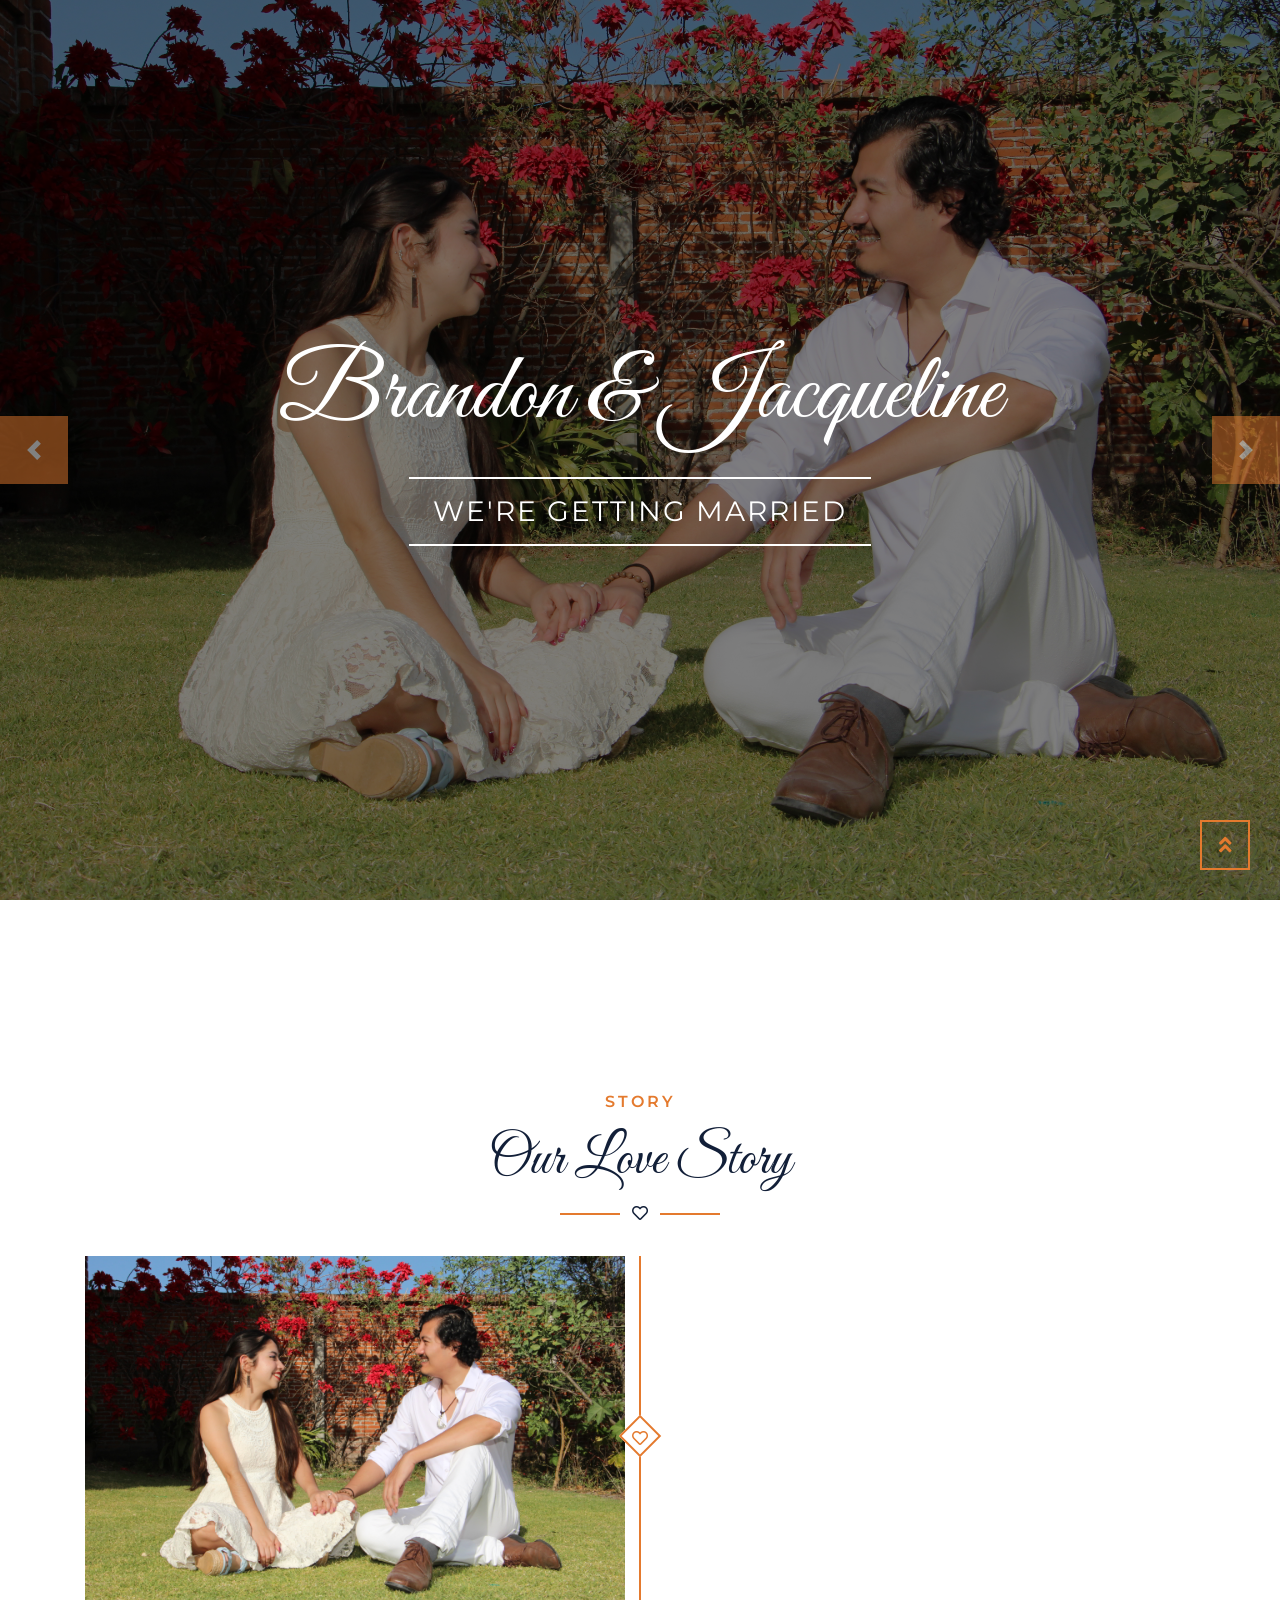
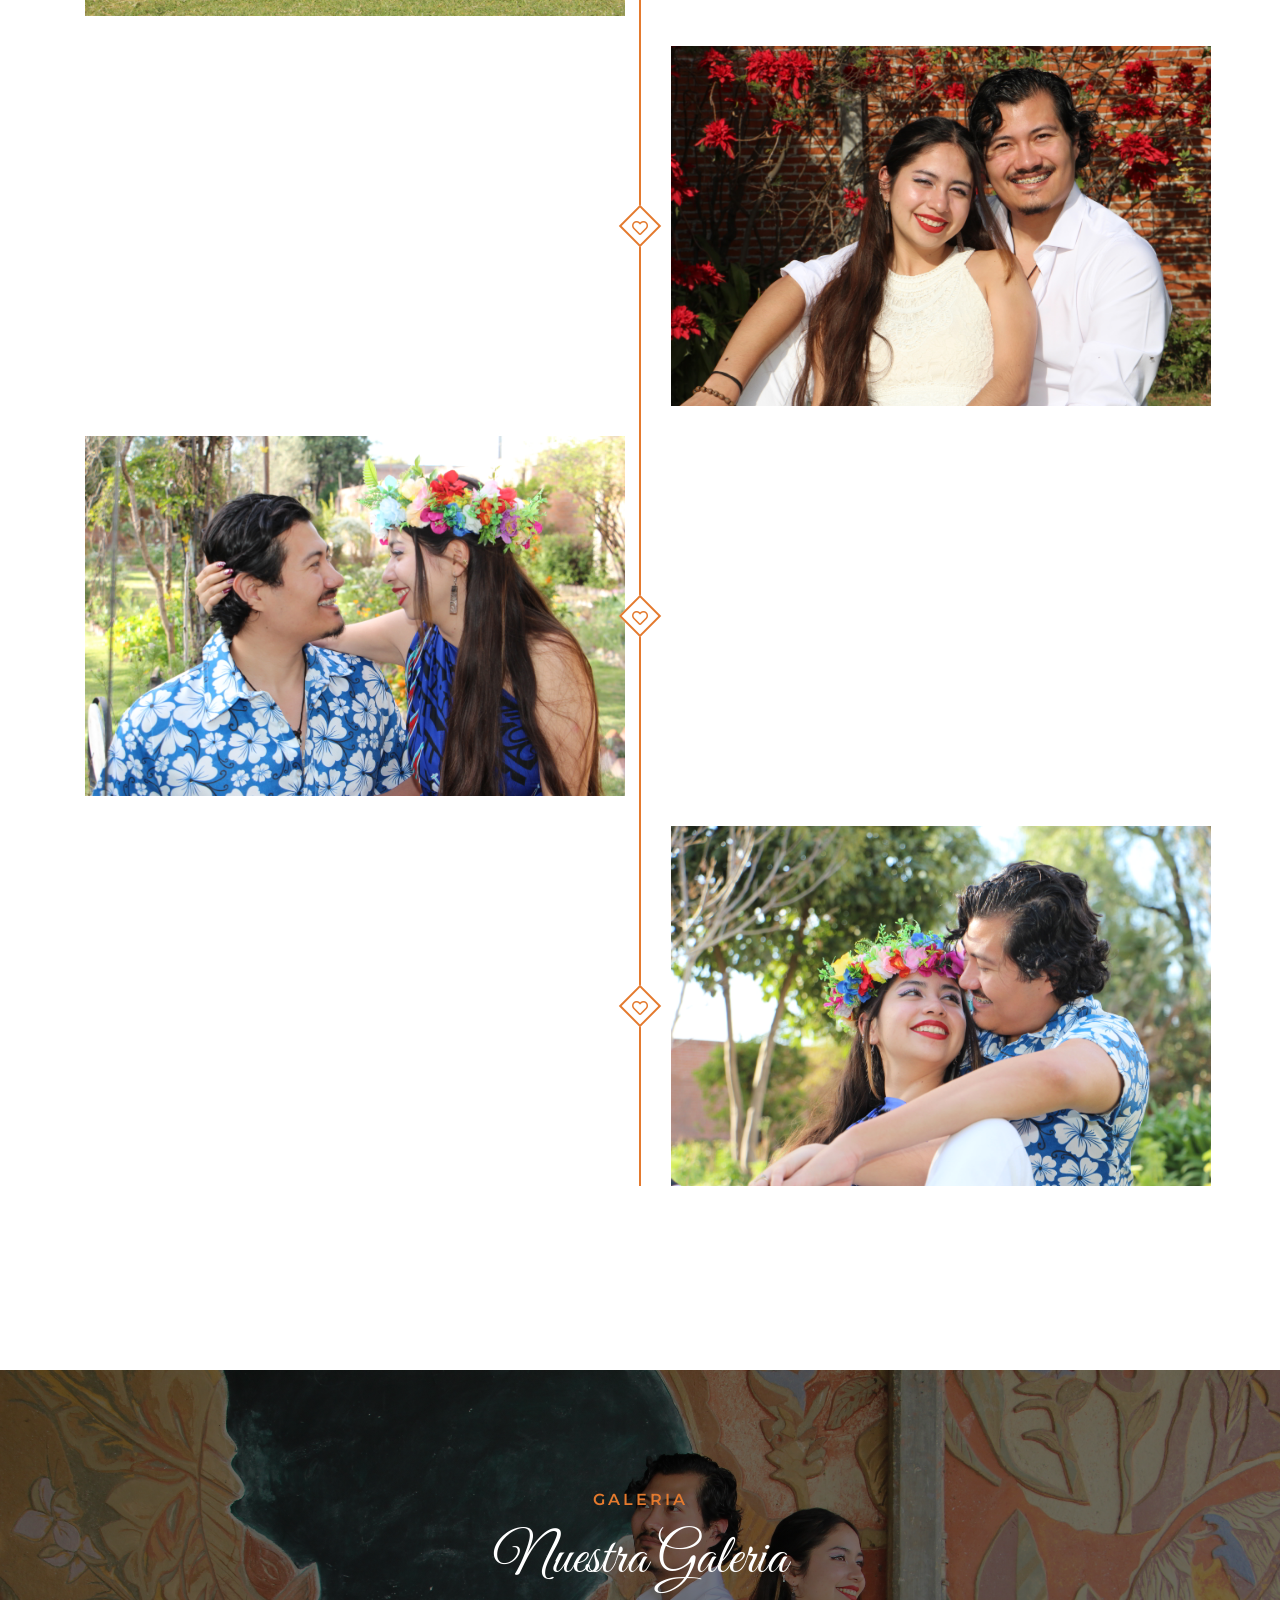
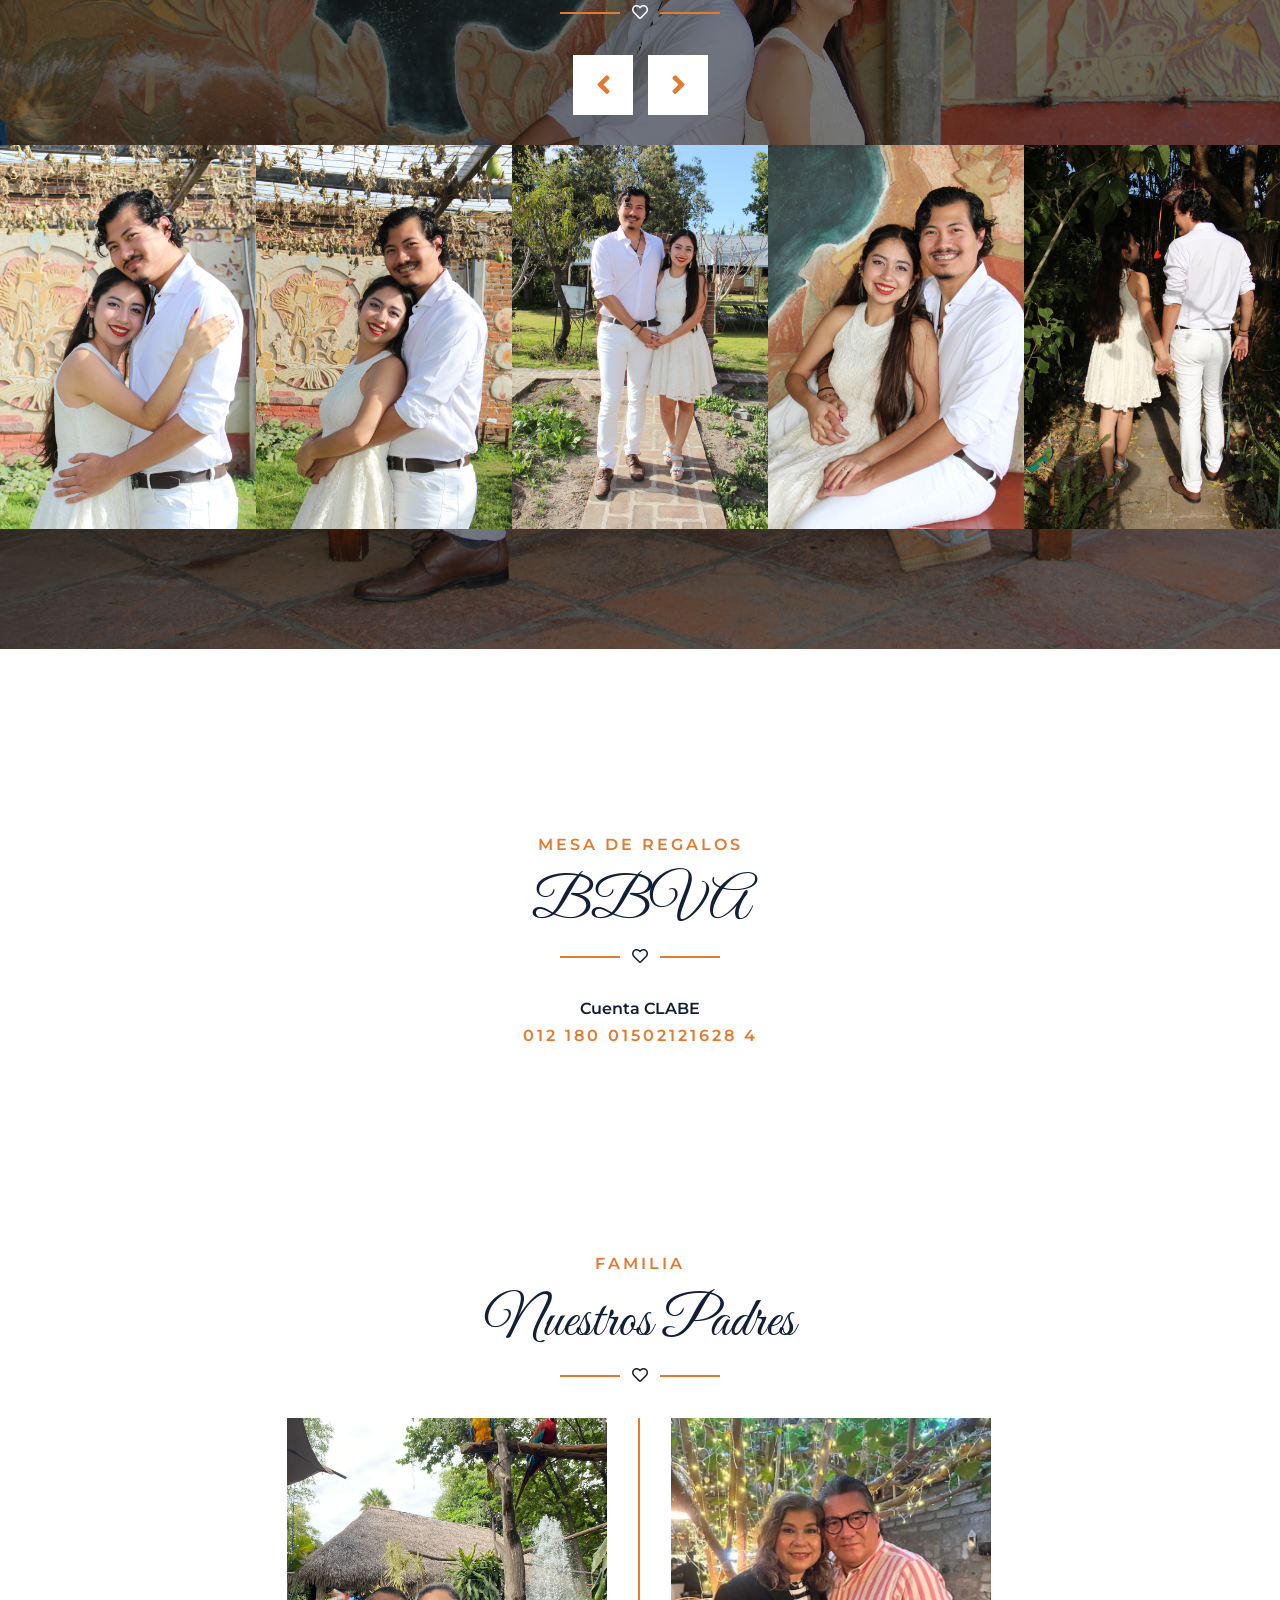
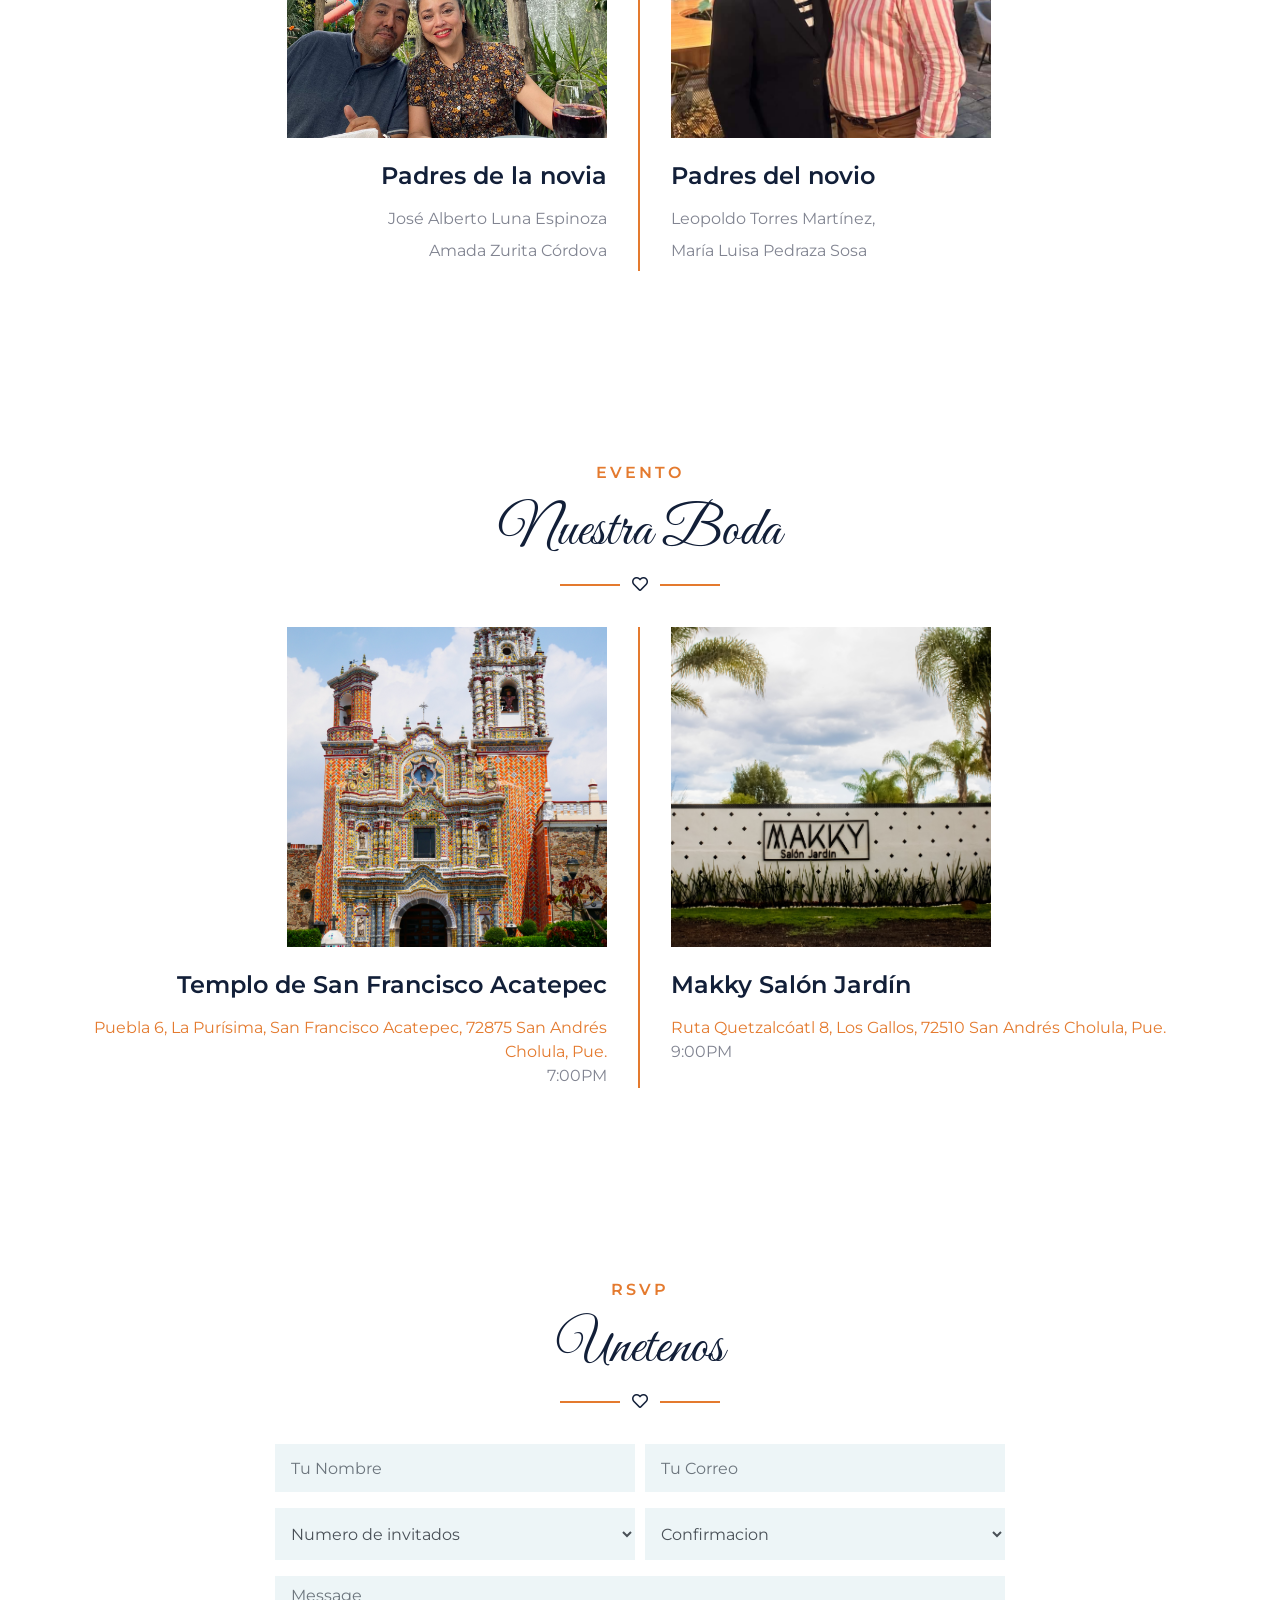
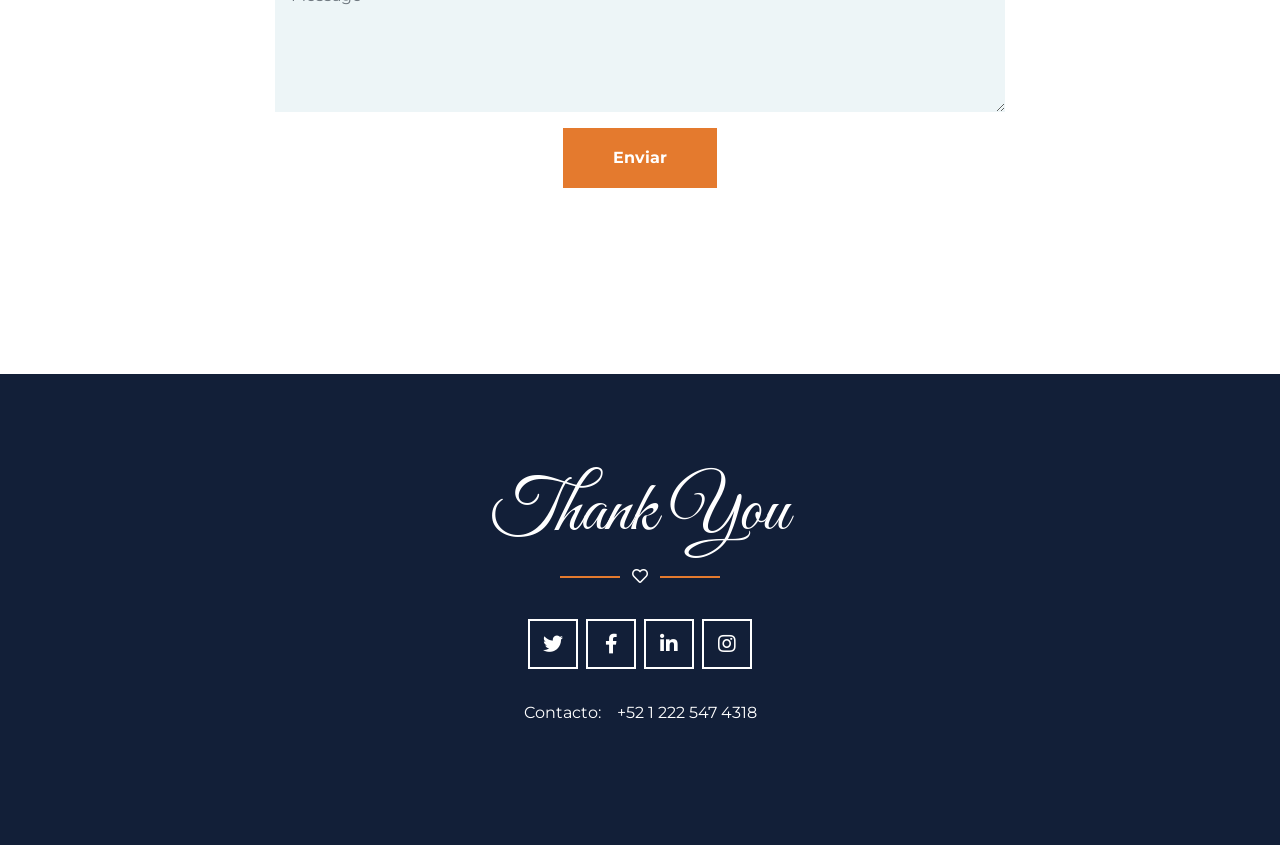
==== commit f54dac06: "Adding Brandon's parent" ====
--- a/public/index.html
+++ b/public/index.html
@@ -235,7 +235,7 @@
                 </div>
                 <div class="col-md-6">
                     <div class="text-center text-md-left ml-md-3">
-                        <img class="img-fluid mb-4" style="height: 20rem; width: 20rem; object-fit: cover;" src="img/event-2.jpg" alt="">
+                        <img class="img-fluid mb-4" style="height: 20rem; width: 20rem; object-fit: cover;" src="img/parents-2.jpg" alt="">
                         <h4 class="mb-3">Padres del novio</h4>
                         <p class="mb-2">Leopoldo Torres Martínez,</p>
                         <p class="mb-0">María Luisa Pedraza Sosa</p>
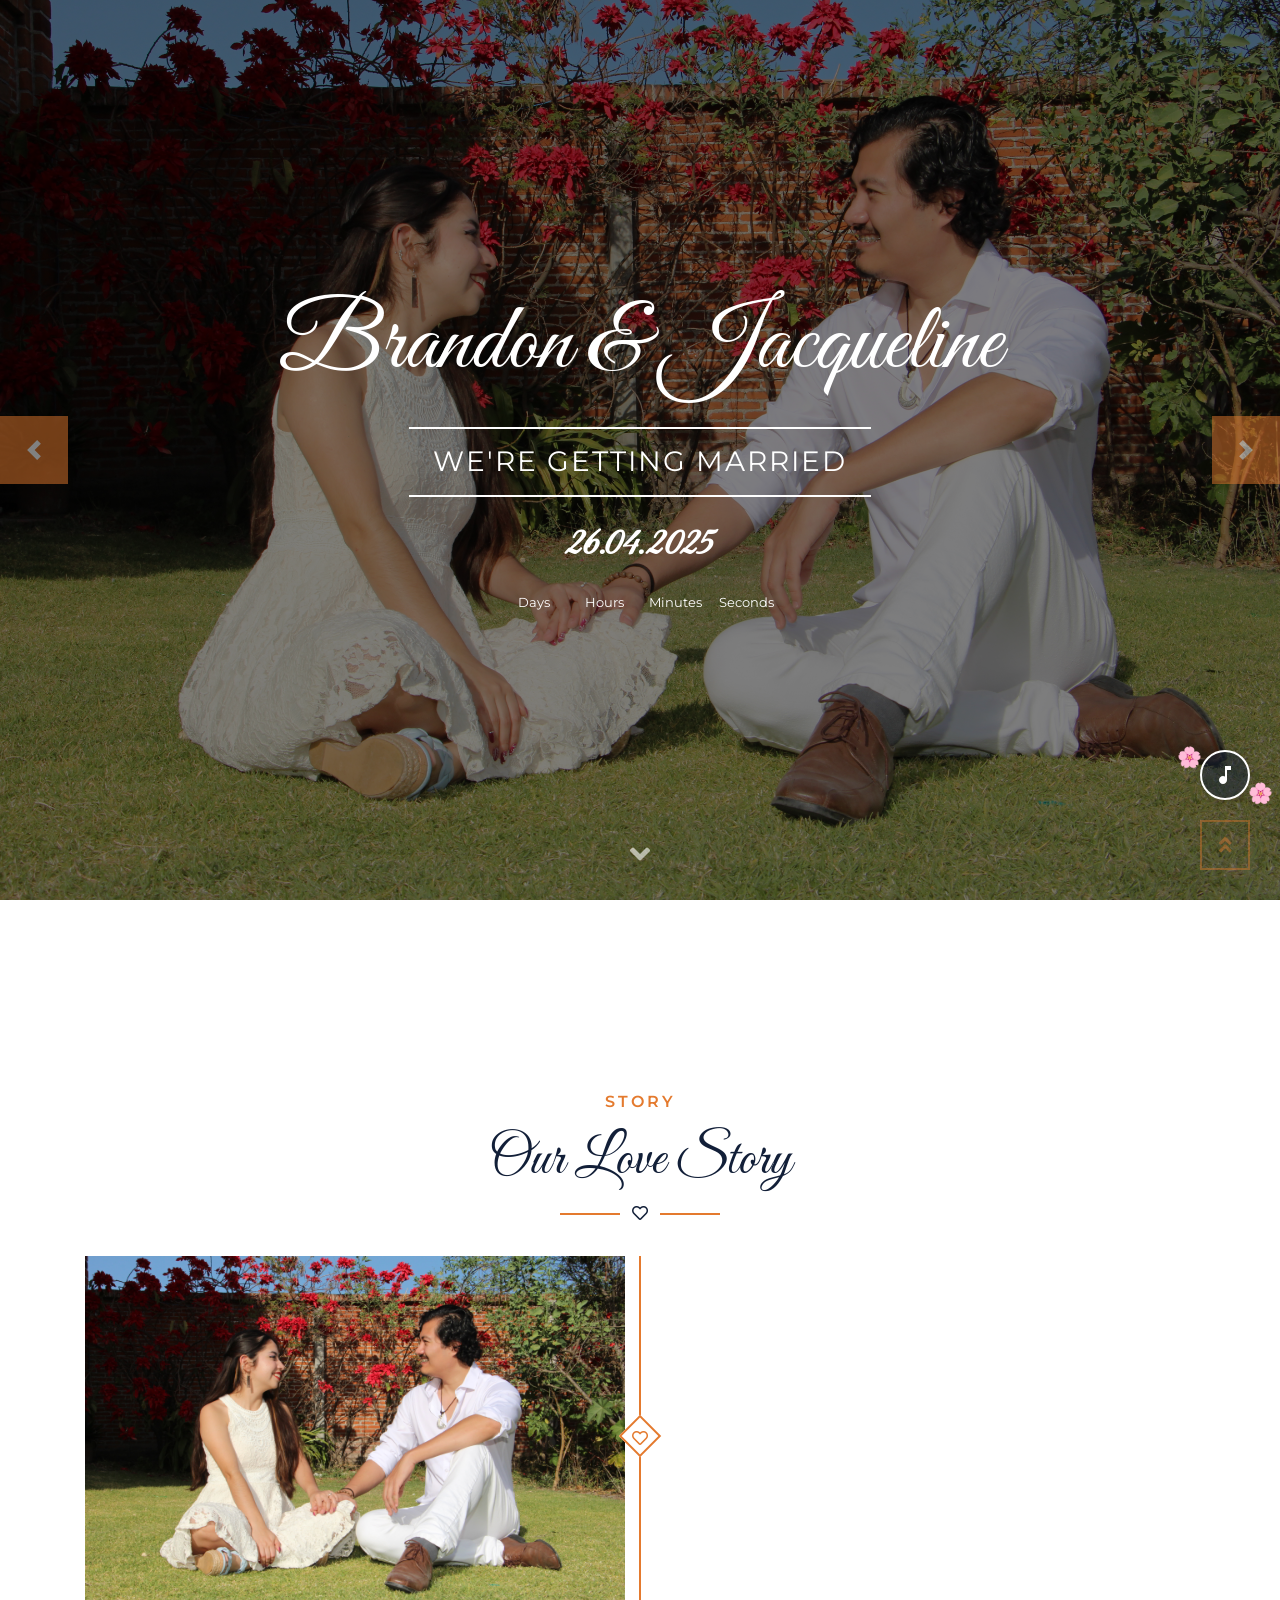
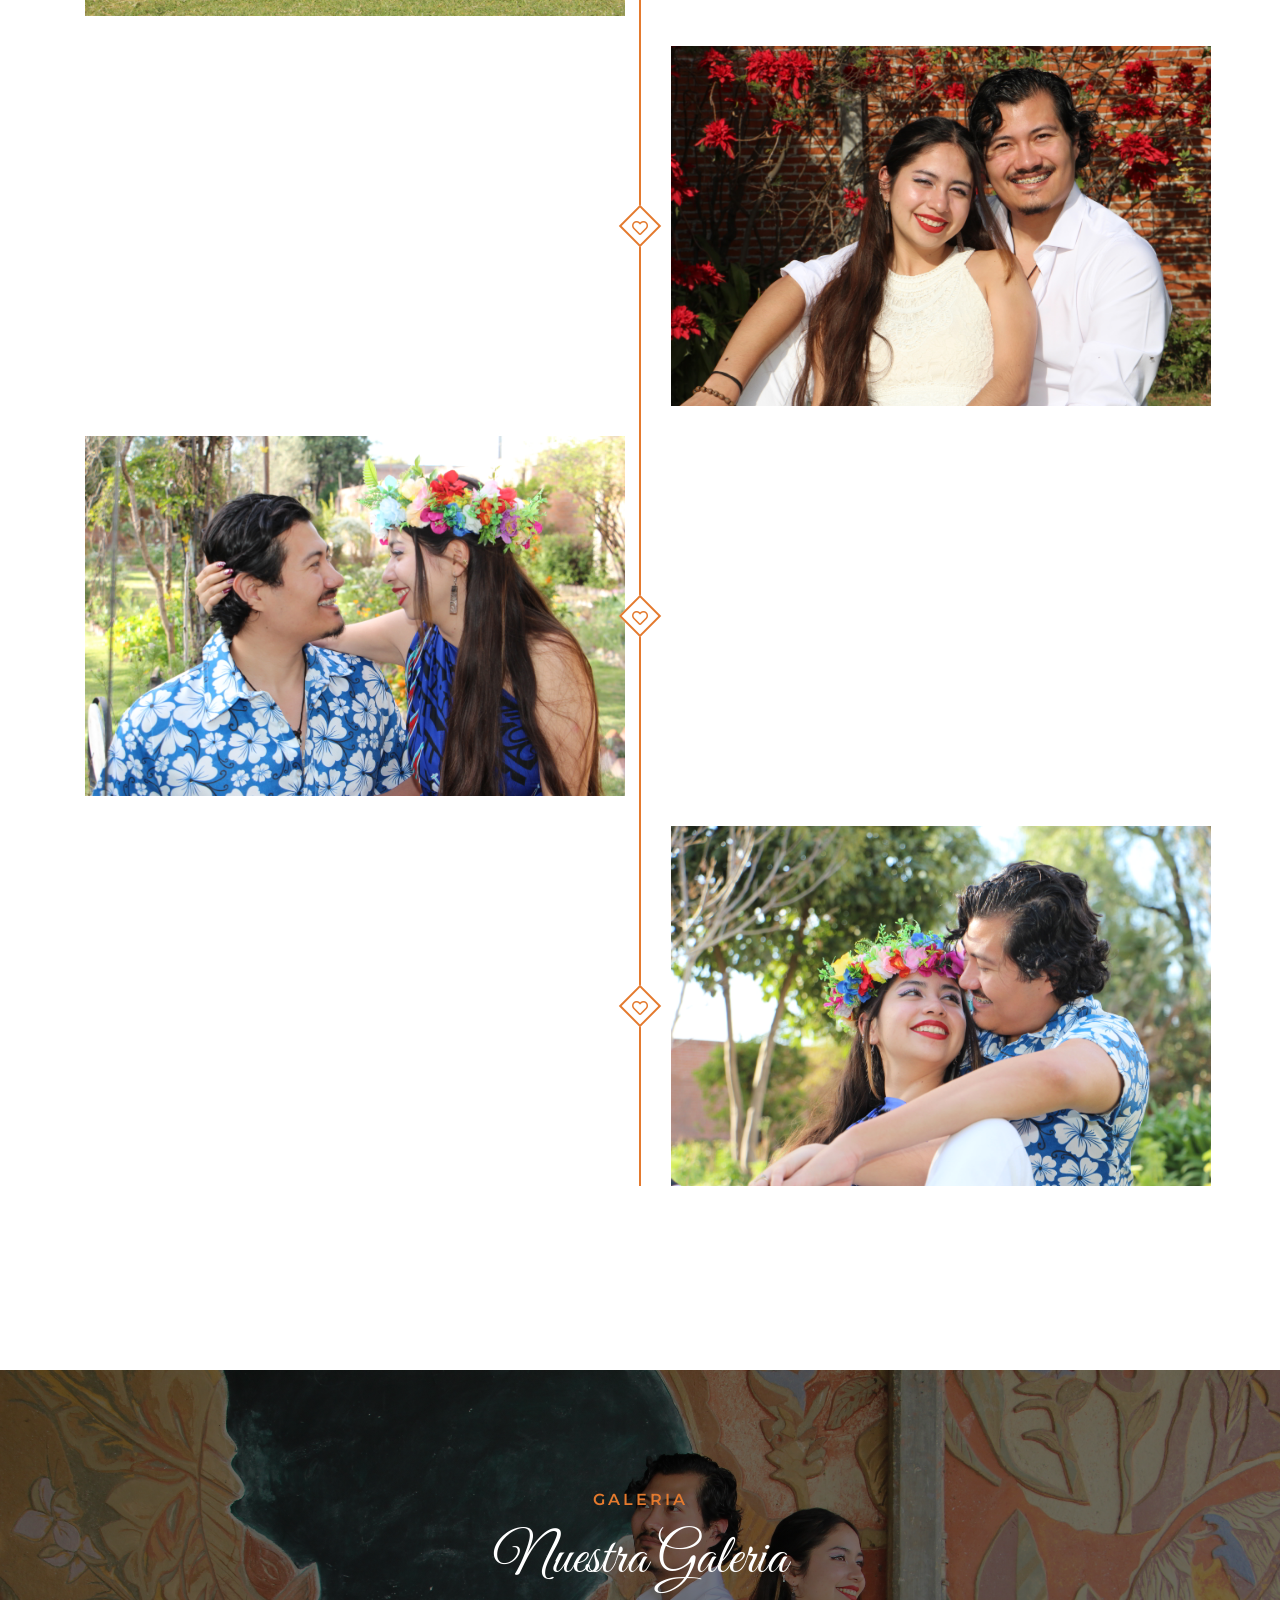
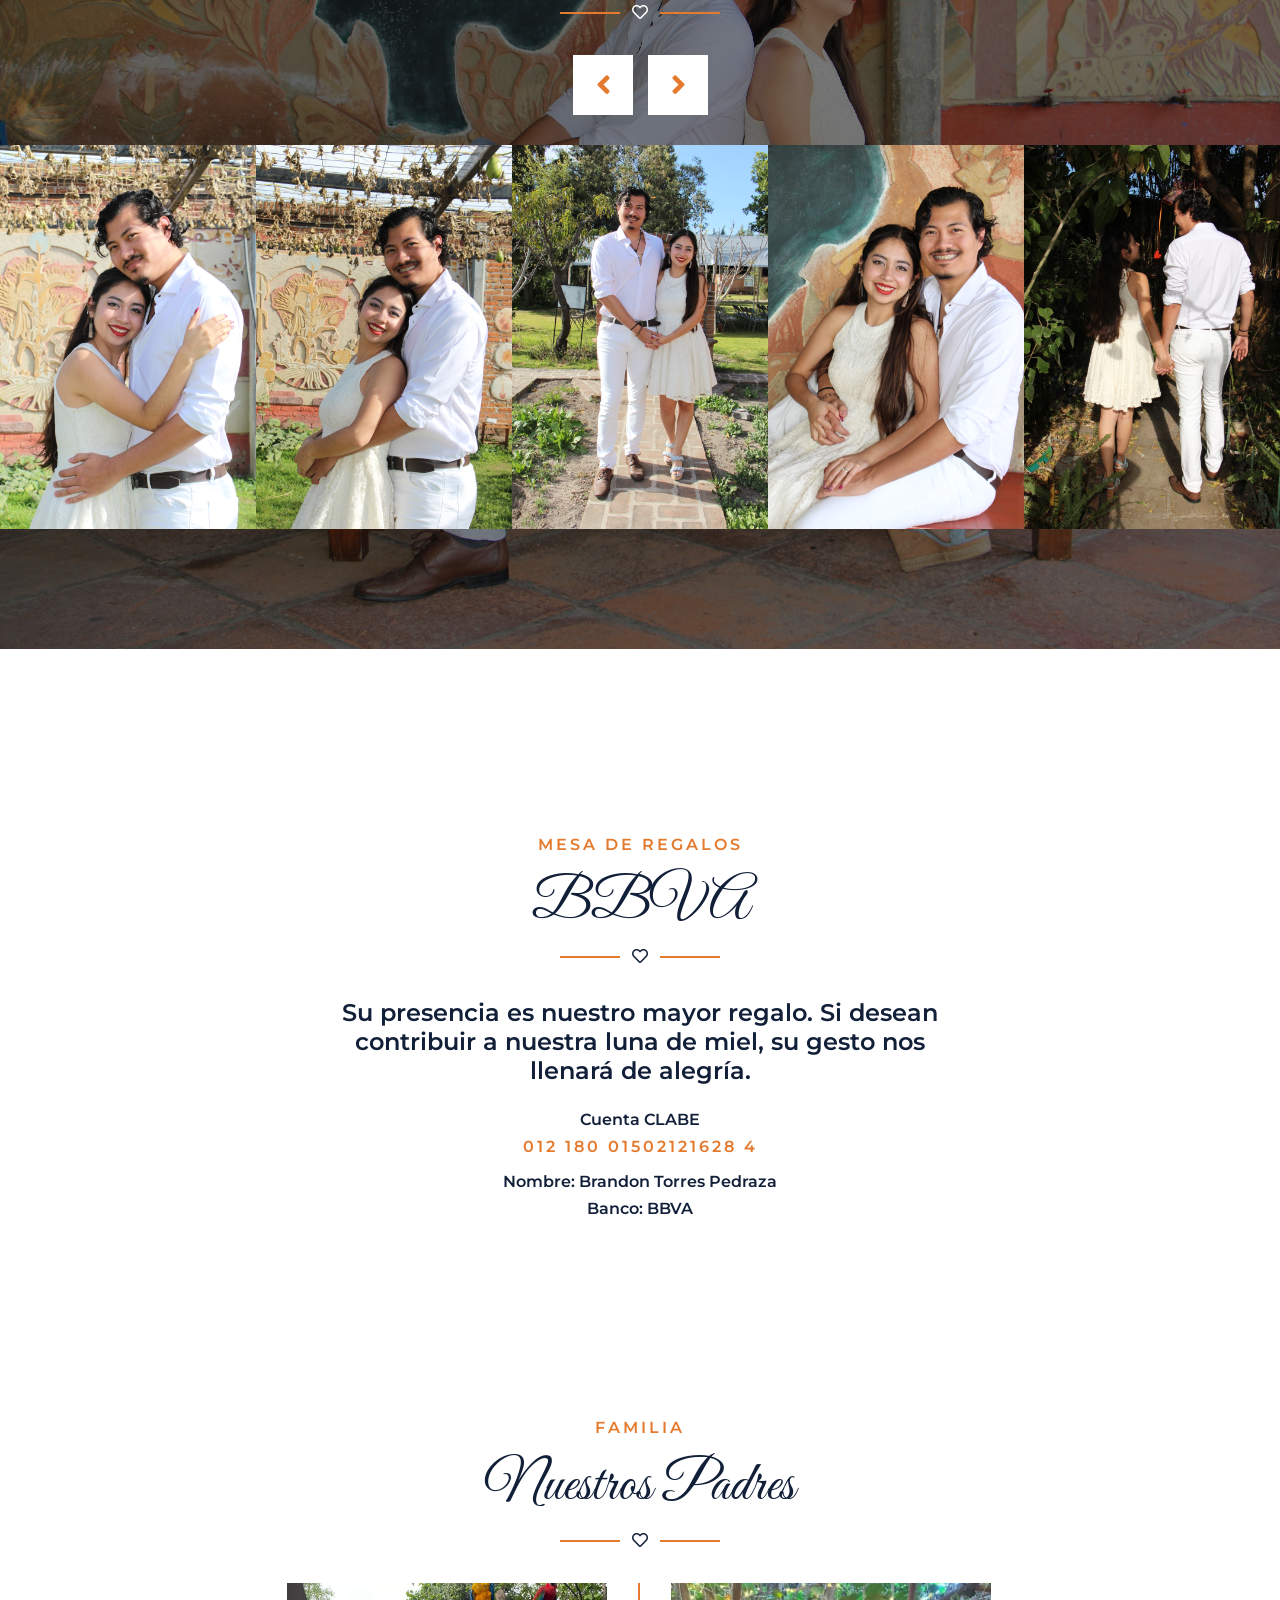
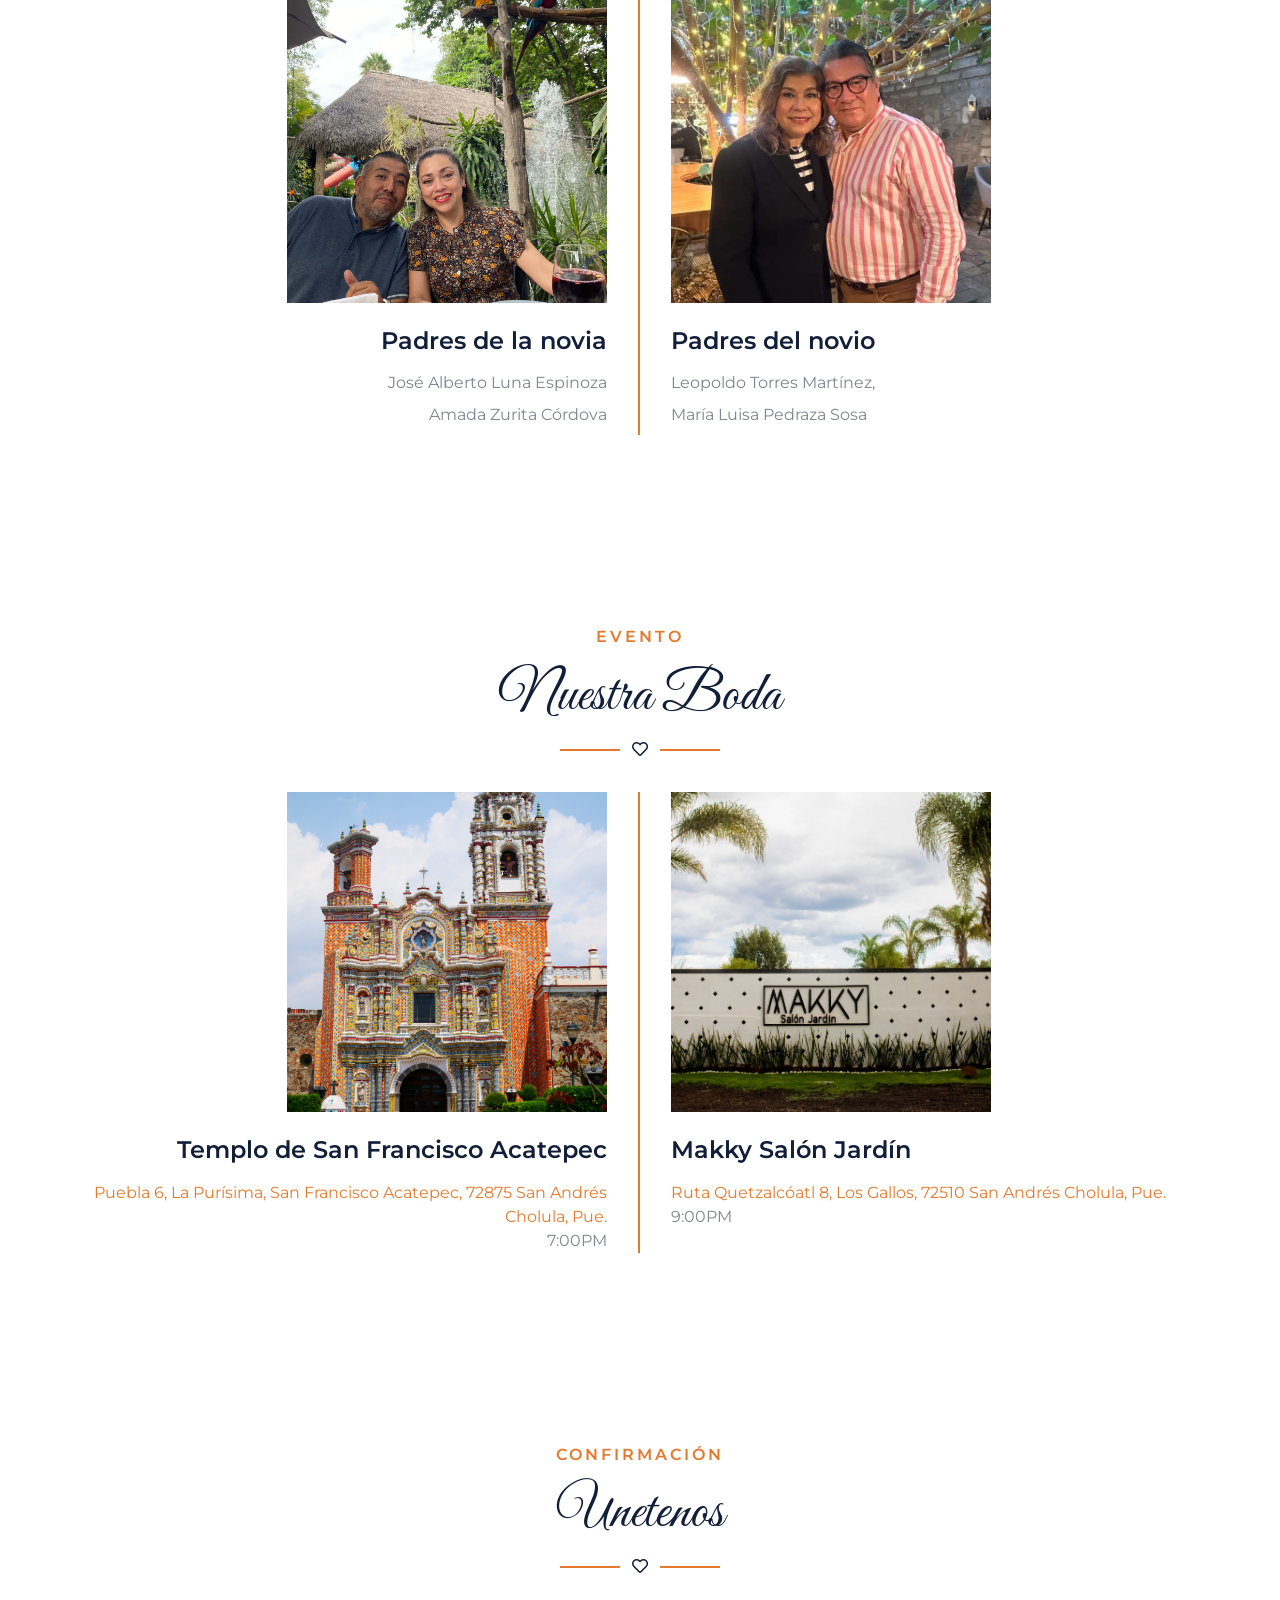
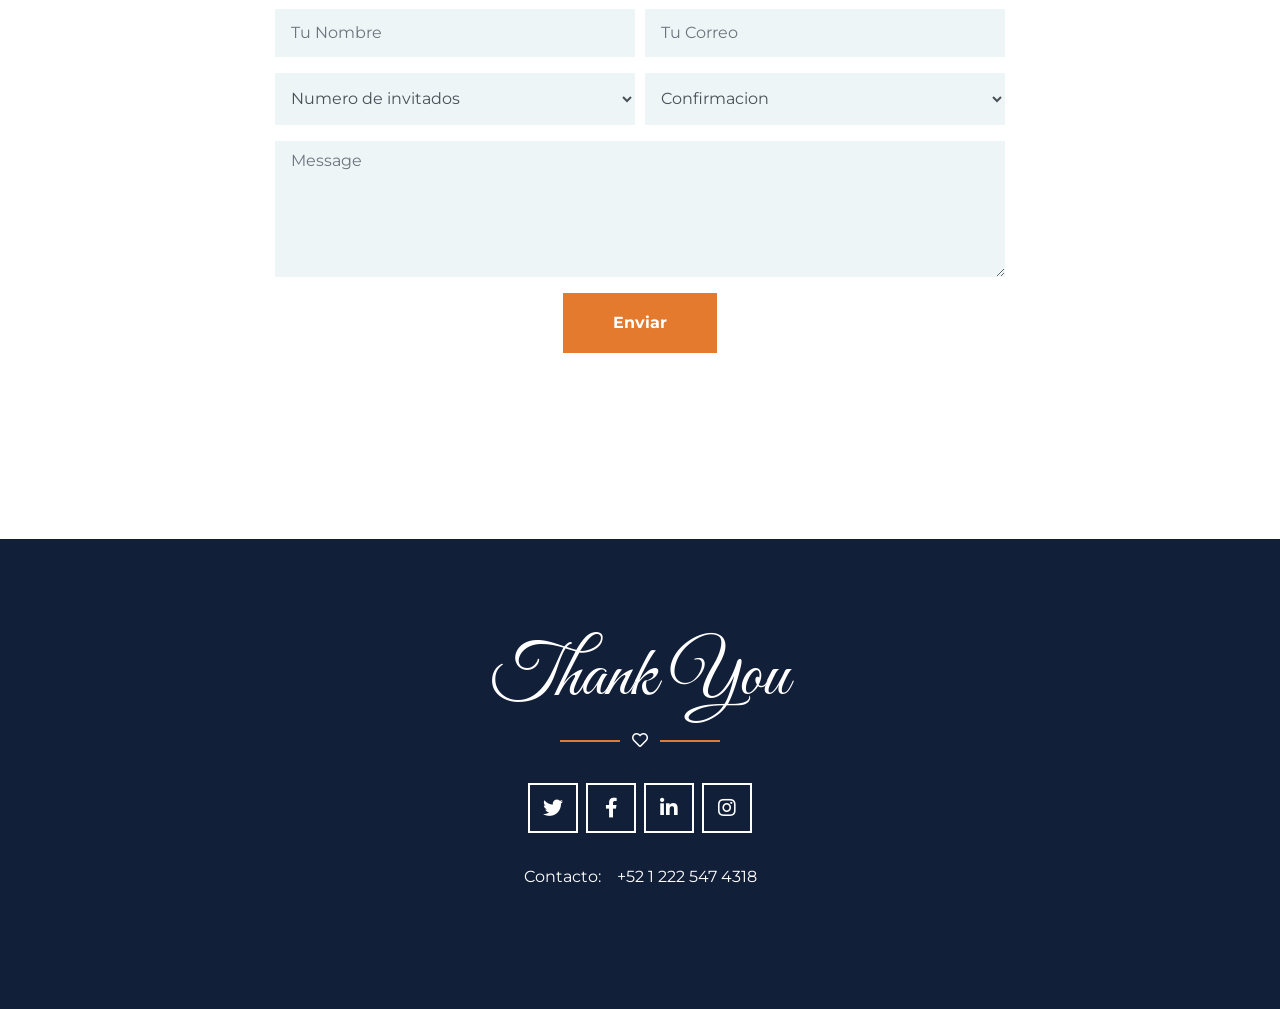
==== commit 4c66471e: "Adding music, countdown and translations" ====
--- a/public/index.html
+++ b/public/index.html
@@ -27,6 +27,19 @@
 </head>
 
 <body data-spy="scroll" data-target=".navbar" data-offset="51">
+
+    <!-- Music Player Start -->
+    <button class="music-btn" id="musicBtn" aria-label="Toggle Music">
+      <svg viewBox="0 0 24 24">
+        <path d="M12 3v10.55c-.59-.34-1.27-.55-2-.55-2.21 0-4 1.79-4 4s1.79 4 4 4 4-1.79 4-4V7h4V3h-6z"/>
+      </svg>
+    </button>
+
+    <audio id="bgMusic" loop>
+      <source src="music/background.mp3" type="audio/mpeg">
+    </audio>
+    <!-- Music Player End -->
+
     <!-- Navbar Start -->
     <nav class="navbar fixed-top shadow-sm navbar-expand-lg bg-dark navbar-dark py-3 py-lg-0 px-lg-5">
         <a href="#" class="navbar-brand d-block d-lg-none">
@@ -47,7 +60,7 @@
             <div class="navbar-nav mr-auto py-0">
                 <a href="#parents" class="nav-item nav-link">Familia</a>
                 <a href="#event" class="nav-item nav-link">Evento</a>
-                <a href="#rsvp" class="nav-item nav-link">RSVP</a>
+                <a href="#rsvp" class="nav-item nav-link">Confirmación</a>
             </div>
         </div>
     </nav>
@@ -66,6 +79,27 @@
                             <div class="d-inline-block border-top border-bottom border-light py-3 px-4">
                                 <h3 class="text-uppercase font-weight-normal text-white m-0" style="letter-spacing: 2px;">We're getting married</h3>
                             </div>
+                            <h3 class="font-secondary text-white mt-4 text-4xl">26.04.2025</h3>
+                        </div>
+                        <div
+                          class="clock grid grid-cols-4 gap-4 text-center uppercase"
+                          >
+                          <div class="flex flex-col">
+                            <span class="days text-4xl"></span>
+                            <div class="smalltext">Days</div>
+                          </div>
+                          <div class="flex flex-col">
+                            <span class="hours text-4xl"></span>
+                            <div class="smalltext">Hours</div>
+                          </div>
+                          <div class="flex flex-col">
+                            <span class="minutes text-4xl"></span>
+                            <div class="smalltext">Minutes</div>
+                          </div>
+                          <div class="flex flex-col">
+                            <span class="seconds text-4xl"></span>
+                            <div class="smalltext">Seconds</div>
+                          </div>
                         </div>
                     </div>
                 </div>
@@ -77,6 +111,27 @@
                             <div class="d-inline-block border-top border-bottom border-light py-3 px-4">
                                 <h3 class="text-uppercase font-weight-normal text-white m-0" style="letter-spacing: 2px;">We're getting married</h3>
                             </div>
+                            <h3 class="font-secondary text-white mt-4 text-4xl">26.04.2025</h3>
+                        </div>
+                        <div
+                          class="clock grid grid-cols-4 gap-4 text-center uppercase"
+                          >
+                          <div class="flex flex-col">
+                            <span class="days text-4xl"></span>
+                            <div class="smalltext">Days</div>
+                          </div>
+                          <div class="flex flex-col">
+                            <span class="hours text-4xl"></span>
+                            <div class="smalltext">Hours</div>
+                          </div>
+                          <div class="flex flex-col">
+                            <span class="minutes text-4xl"></span>
+                            <div class="smalltext">Minutes</div>
+                          </div>
+                          <div class="flex flex-col">
+                            <span class="seconds text-4xl"></span>
+                            <div class="smalltext">Seconds</div>
+                          </div>
                         </div>
                     </div>
                 </div>
@@ -202,10 +257,14 @@
                 <h1 class="font-secondary display-4">BBVA</h1>
                 <i class="far fa-heart text-dark"></i>
             </div>
+            <h6 class="text-2xl text-center mb-4" style="max-width: 40rem; margin-right: auto; margin-left: auto;">Su presencia es nuestro mayor regalo. Si desean contribuir a nuestra luna de miel, su gesto nos llenará de alegría.</h6>
+
             <div class="row justify-content-center">
                 <div class="col-md-6 text-center">
                   <h6>Cuenta CLABE</h6>
                   <h6 class="text-uppercase text-primary mb-3" style="letter-spacing: 3px;">012 180 01502121628 4</h6>
+                  <h6>Nombre: Brandon Torres Pedraza</h6>
+                  <h6>Banco: BBVA</h6>
                 </div>
             </div>
         </div>
@@ -284,7 +343,7 @@
     <div class="container-fluid py-5" id="rsvp">
         <div class="container py-5">
             <div class="section-title position-relative text-center">
-                <h6 class="text-uppercase text-primary mb-3" style="letter-spacing: 3px;">RSVP</h6>
+                <h6 class="text-uppercase text-primary mb-3" style="letter-spacing: 3px;">Confirmación</h6>
                 <h1 class="font-secondary display-4">Unetenos</h1>
                 <i class="far fa-heart text-dark"></i>
             </div>
--- a/public/css/style.css
+++ b/public/css/style.css
@@ -9762,3 +9762,118 @@
     border-right: none !important;
   }
 }
+
+.flex {
+  display: flex;
+}
+
+.flex-col {
+  flex-direction: column;
+}
+
+.grid {
+  display: grid;
+}
+
+.grid-cols-4 {
+  grid-template-columns: repeat(4, 1fr);
+}
+
+.gap-4 {
+  gap: 1rem;
+}
+
+.text-center {
+  text-align: center;
+}
+
+.text-xl {
+  font-size: 1.2rem;
+}
+
+.text-2xl {
+  font-size: 1.5rem;
+}
+
+.text-3xl {
+  font-size: 2rem;
+}
+
+.text-4xl {
+  font-family: 'Great Vibes', cursive;
+  font-size: 2.5rem;
+}
+
+.smalltext {
+  font-size: 0.8rem;
+}
+
+.music-btn {
+  position: fixed;
+  bottom: 100px;
+  right: 30px;
+  width: 50px;
+  height: 50px;
+  border-radius: 50%;
+  background: rgba(18, 31, 55, 0.5);
+  border: 2px solid #fff;
+  box-shadow: 0 2px 10px rgba(0, 0, 0, 0.2);
+  cursor: pointer;
+  display: flex;
+  align-items: center;
+  justify-content: center;
+  transition: all 0.3s ease;
+  z-index: 1000;
+  cursor: pointer;
+}
+
+.music-btn:hover {
+  transform: scale(1.1);
+  box-shadow: 0 4px 15px rgba(0, 0, 0, 0.3);
+}
+
+.music-btn svg {
+  width: 24px;
+  height: 24px;
+  fill: white;
+}
+
+.music-btn.playing {
+  animation: pulse 2s infinite;
+}
+
+@keyframes pulse {
+  0% {
+    transform: scale(1);
+  }
+  50% {
+    transform: scale(1.05);
+  }
+  100% {
+    transform: scale(1);
+  }
+}
+
+/* Add romantic flowers around the button */
+.music-btn::before,
+.music-btn::after {
+  content: '🌸';
+  position: absolute;
+  font-size: 20px;
+  animation: float 3s infinite ease-in-out alternate;
+}
+
+.music-btn::before {
+  left: -25px;
+  top: -10px;
+}
+
+.music-btn::after {
+  right: -25px;
+  bottom: -10px;
+}
+
+@keyframes float {
+  from { transform: translateY(0); }
+  to { transform: translateY(-10px); }
+}
